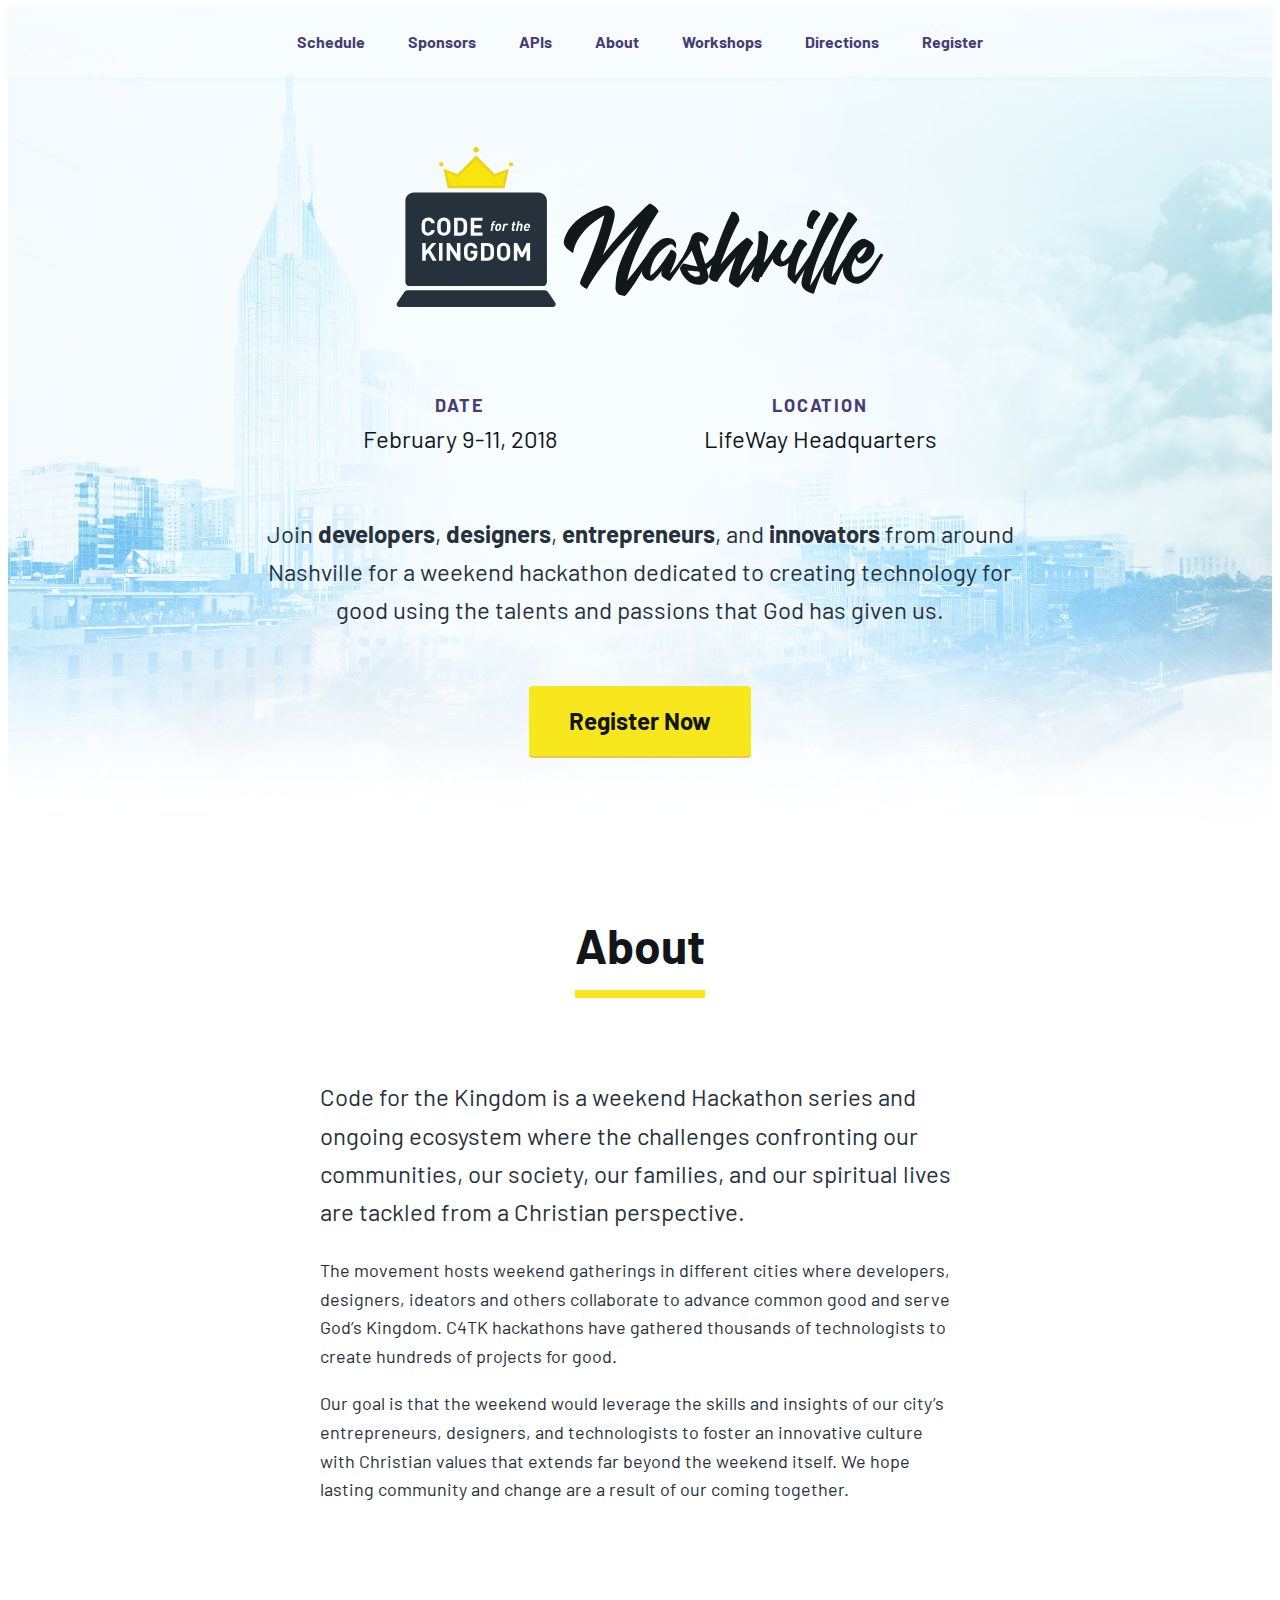
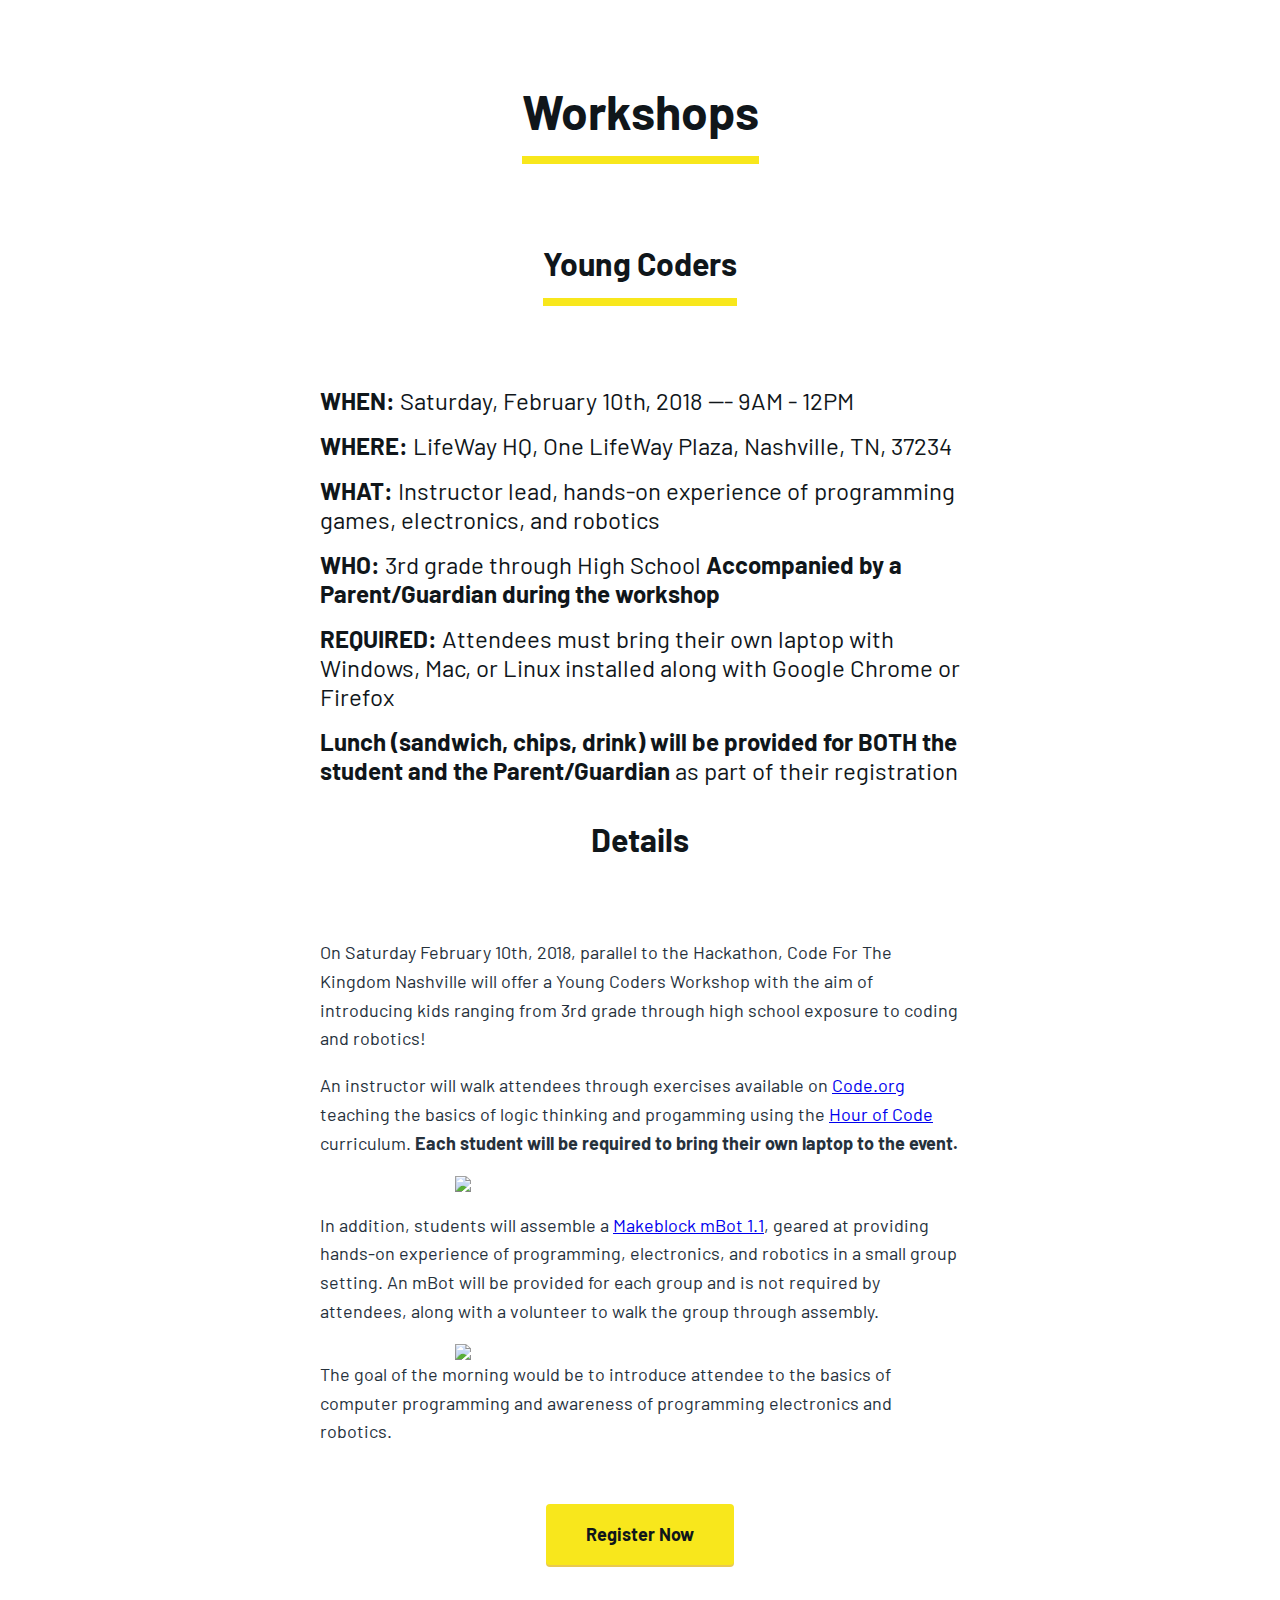
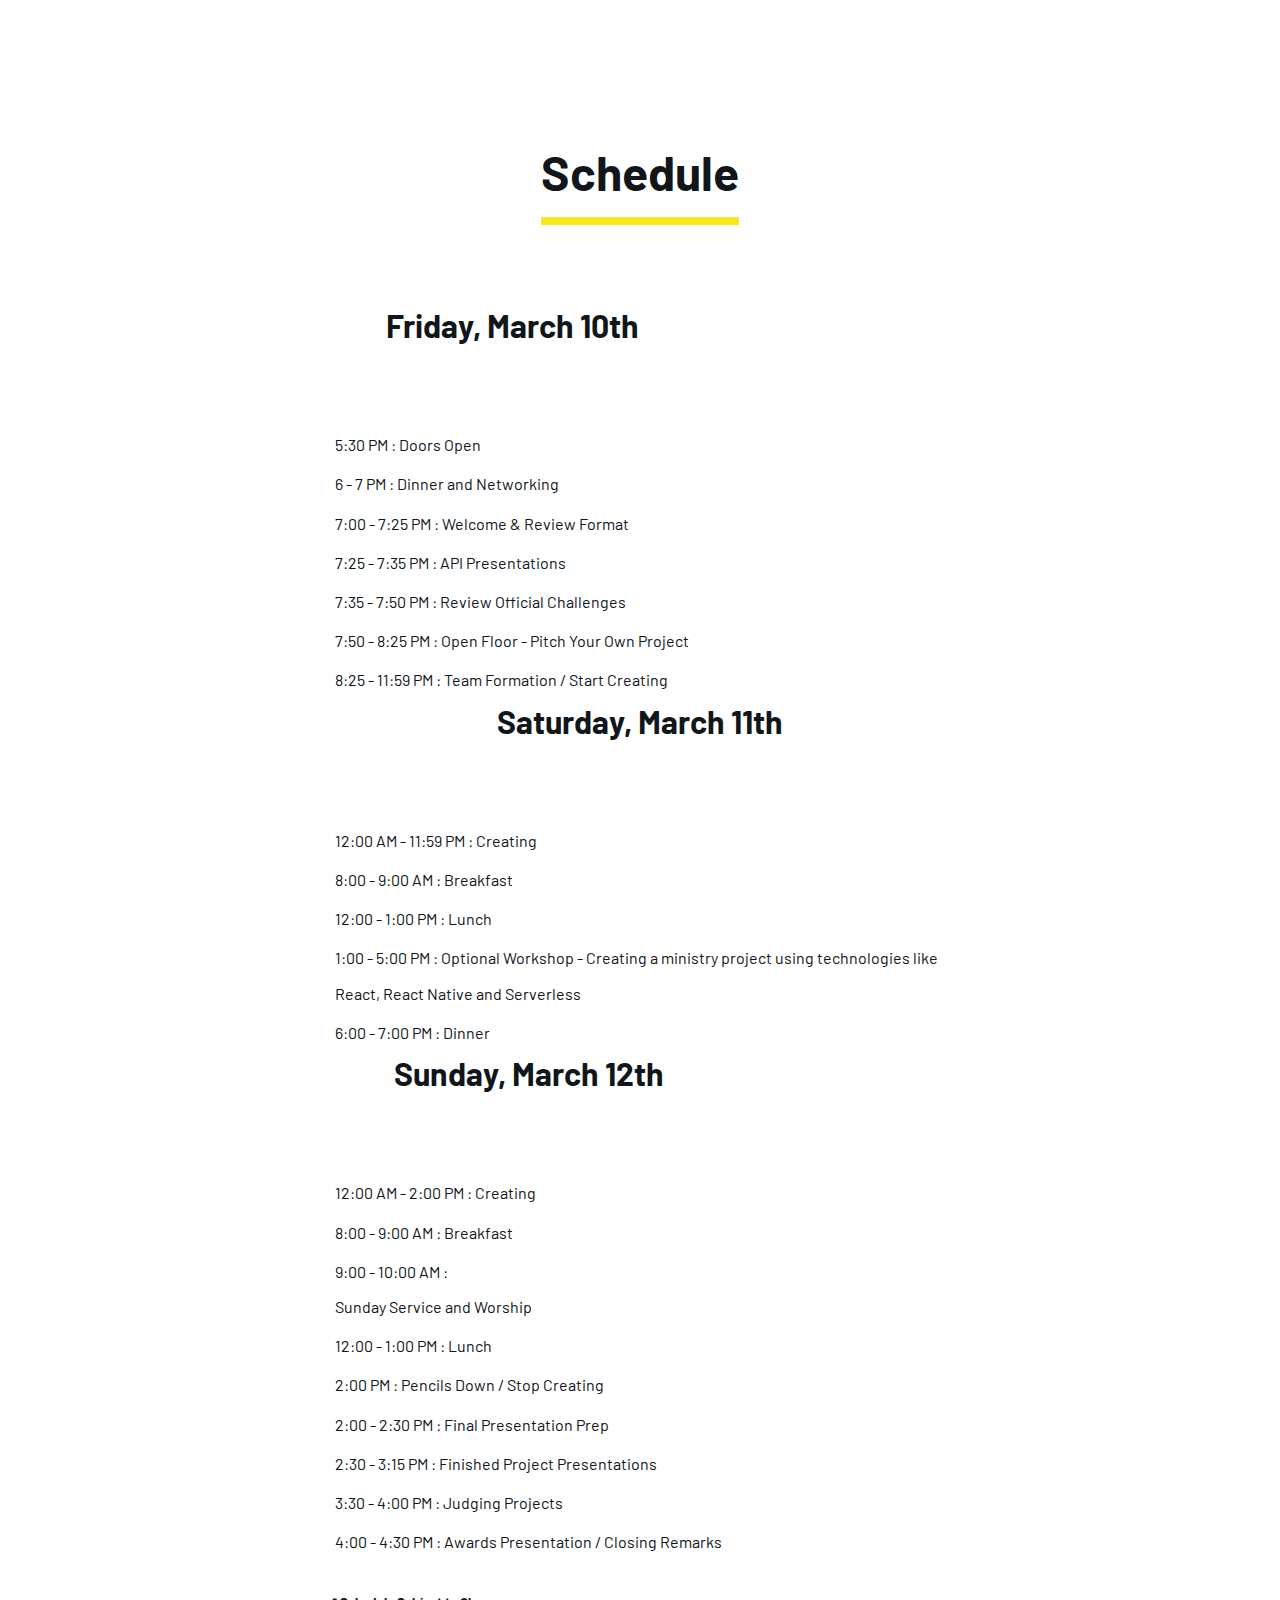
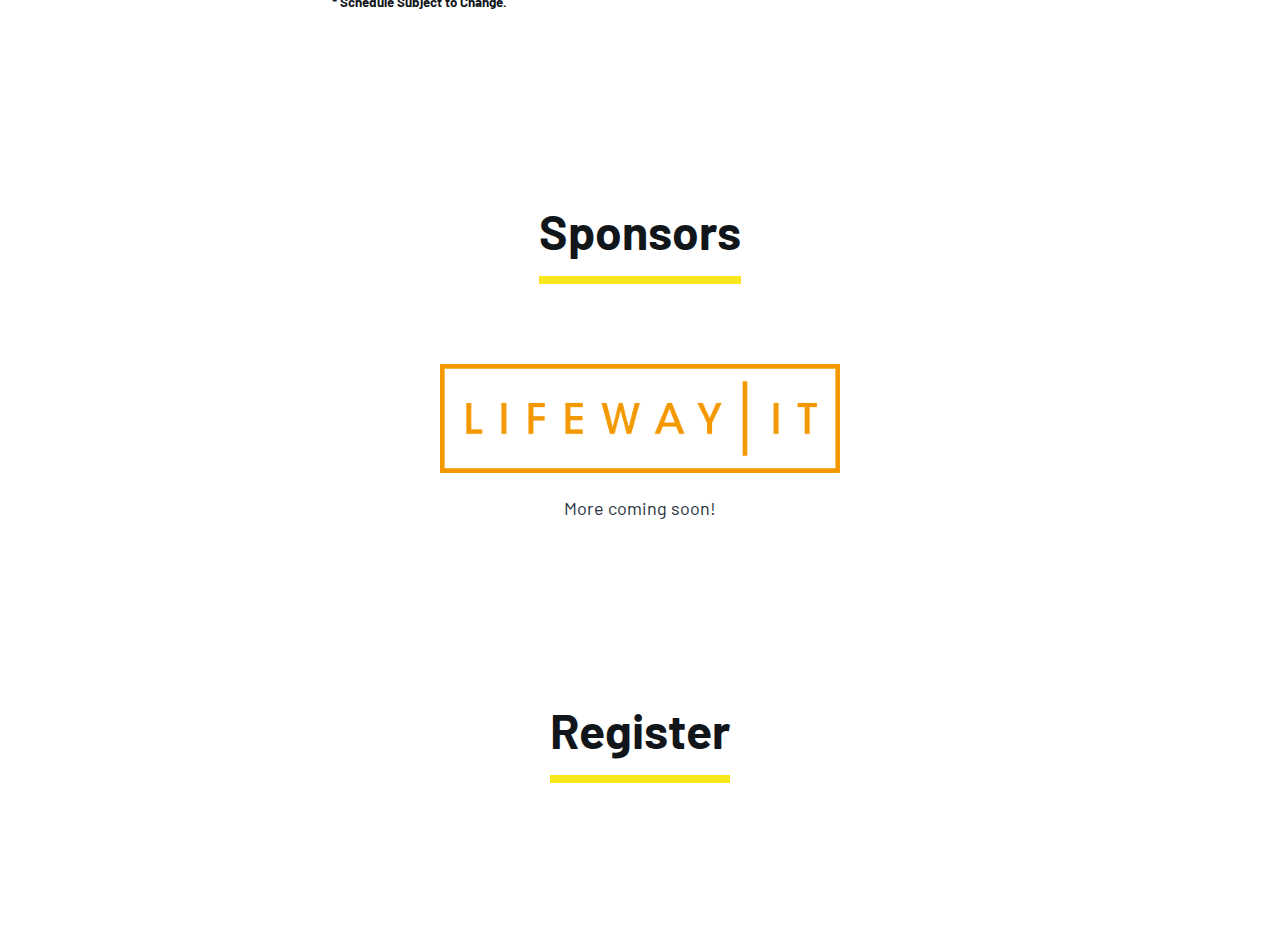
==== index.html @ 8214480a "Center workshop registration button" ====
<!DOCTYPE html>
<html lang="en">

<head>
    <meta charset="UTF-8">
    <title>Code for the Kingdom Nashville 2018</title>
    <meta name="viewport" content="width=device-width,initial-scale=1,maximum-scale=1, user-scalable=0">
    <link href="https://fonts.googleapis.com/css?family=Barlow:500,500i,700,700i" rel="stylesheet">
    <link rel="stylesheet" href="https://necolas.github.io/normalize.css/7.0.0/normalize.css">
    <style>
        body {
            color: #10161A;
            font-family: 'Barlow', sans-serif;
        }

        p {
            color: #26313C;
            font-size: 1.125rem;
            line-height: 1.6;
            margin: 0 auto 1em;
            max-width: 40rem;
        }

        header {
            background: #fff url(bg_website.jpg) top center no-repeat;
            background-size: cover;
            display: flex;
            flex-direction: column;
            padding-bottom: 5rem;
            text-align: center;
        }

        header h1 {
            margin: 4rem 1rem;
        }

        header h1 img {
            width: 100%;
            max-width: 500px;
        }

        header p,
        .details li {
            font-size: 1.5rem;
            line-height: 1.6;
            margin: 0 auto 1rem;
            max-width: 32em;
        }

        header p:last-of-type {
            margin-bottom: 0;
        }

        nav {
            background: rgba(255, 255, 255, 0.32);
            box-shadow: 0 0 8px rgba(16, 22, 26, .04);
            order: -1;
            transition: all .25s ease;
        }

        nav:hover {
            background: rgba(255, 255, 255, 1);
            box-shadow: 0 0 16px rgba(16, 22, 26, .08);
        }

        nav ul {
            list-style: none;
            margin: 0;
            padding: 0;
        }

        nav li {
            display: inline-block;
            font-weight: bold;
            margin: 0;
            padding: 0;
        }

        nav a {
            background: transparent;
            border-bottom: 4px solid transparent;
            color: #483A75;
            display: block;
            padding: 1.5rem 1.25rem 1.375rem;
            text-decoration: none;
            transition: all .25s ease;
        }

        nav a:hover {
            border-bottom-color: rgba(72, 58, 117, .5);
        }

        h2 {
            font-size: 3rem;
            font-weight: bold;
            margin: 0 auto 5rem;
            text-align: center;
        }

        h2 span {
            border-bottom: 8px solid #F8E71C;
            display: inline-block;
            padding-bottom: 1rem;
        }

        h3 {
            font-size: 2rem;
            font-weight: bold;
            margin: 0 auto 5rem;
            text-align: center;
        }

        h3 span {
            border-bottom: 8px solid #F8E71C;
            display: inline-block;
            padding-bottom: 1rem;
        }

        h4 {
            font-size: 2rem;
            font-weight: bold;
            margin: 0 auto 5rem;
            text-align: center;
        }

        h3 {
            font-size: 2rem;
            font-weight: bold;
            margin: 0 auto 5rem;
            text-align: center;
        }

        section {
            padding: 5rem 1rem;
        }

        section ul {
            list-style: none;
            max-width: 40em;
            margin: 0 auto;
            padding: 0;
        }

        section ul li {
            margin: 0 auto 1rem;
            font-size: 1.5rem;
        }

        .register-btn {
            background: #F8E71C;
            border-radius: 4px;
            box-shadow: 0 2px 0 rgba(228, 188, 37, .8);
            color: #10161A;
            display: inline-block;
            font-weight: bold;
            margin-top: 2.5rem;
            padding: 1rem 2.5rem;
            text-decoration: none;
        }

        .larger {
            font-size: 1.5rem;
            line-height: 1.6;
        }

        .sponsor {
            margin-bottom: 5rem;
            text-align: center;
        }

        .sponsor img {
            max-width: 400px;
        }

        .sponsor:last-of-type {
            margin-bottom: 0;
        }

        .details {
            display: flex;
            list-style: none;
            margin: 0 auto 2rem;
            padding: 0;
            text-align: center;
            max-width: 45rem;
            width: 100%;
        }

        .details li {
            padding: .5rem 1rem;
            width: 100%;
        }

        .details span {
            color: #483A75;
            display: block;
            font-size: 0.75em;
            font-weight: bold;
            letter-spacing: 0.1em;
            text-transform: uppercase;
        }

        #schedule p,
        #sponsors p {
            text-align: center;
        }

        #schedule .table-responsive {
            width: 50%;
            margin: 0 auto;
            text-align: left;
            line-height: 2.2em;
        }

        #sponsors ul {
            list-style: none;
            display: flex;
            padding: 0;
        }

        #sponsors .logo-images li {
            flex: 1;
            display: flex;
            justify-content: center;
        }

        #register {
            padding: 5rem 0;
        }

        .workshop-img {
            display: flex;
            margin: 0 auto;
            width: 100%;
        }

        @media (min-width: 800px) {
            .workshop-img {
                width: 30%;
            }
        }
    </style>

    <!-- Global site tag (gtag.js) - Google Analytics -->
    <script async src="https://www.googletagmanager.com/gtag/js?id=UA-70513007-1"></script>
    <script>
        window.dataLayer = window.dataLayer || [];
        function gtag() { dataLayer.push(arguments); }
        gtag('js', new Date());

        gtag('config', 'UA-70513007-1');
    </script>
</head>

<body>
    <header>
        <h1>
            <img src="logo-cftk.svg" alt="Code for the Kingdom Nashville">
        </h1>
        <ul class="details">
            <li>
                <span>Date</span> February 9-11, 2018</li>
            <li>
                <span>Location</span> LifeWay Headquarters</li>
        </ul>
        <p>Join
            <b>developers</b>,
            <b>designers</b>,
            <b>entrepreneurs</b>, and
            <b>innovators</b> from around Nashville for a weekend hackathon dedicated to creating technology for good using
            the talents and passions that God has given us.</p>
        <p>
            <a href="#register" class="register-btn">Register Now</a>
        </p>
        <nav>
            <ul>
                <li>
                    <a href="#schedule">Schedule</a>
                </li>
                <li>
                    <a href="#sponsors">Sponsors</a>
                </li>
                <li>
                    <a href="#apis">APIs</a>
                </li>
                <li>
                    <a href="#about">About</a>
                </li>
                <li>
                    <a href="#workshops">Workshops</a>
                </li>
                <li>
                    <a href="#directions">Directions</a>
                </li>
                <li>
                    <a href="#register">Register</a>
                </li>
            </ul>
        </nav>
    </header>
    <section id="about">
        <h2>
            <span>About</span>
        </h2>
        <p class="larger">Code for the Kingdom is a weekend Hackathon series and ongoing ecosystem where the challenges confronting our communities,
            our society, our families, and our spiritual lives are tackled from a Christian perspective.</p>
        <p>The movement hosts weekend gatherings in different cities where developers, designers, ideators and others collaborate
            to advance common good and serve God’s Kingdom. C4TK hackathons have gathered thousands of technologists to create
            hundreds of projects for good.</p>
        <p>Our goal is that the weekend would leverage the skills and insights of our city’s entrepreneurs, designers, and technologists
            to foster an innovative culture with Christian values that extends far beyond the weekend itself. We hope lasting
            community and change are a result of our coming together.</p>
    </section>


    <section id="workshops">
        <h2>
            <span>Workshops</span>
        </h2>

        <h3 id="young-coders">
            <span>Young Coders</span>
        </h3>

        <ul>
            <li>
                <b>WHEN:</b> Saturday, February 10th, 2018 --- 9AM - 12PM</li>
            <li>
                <b>WHERE:</b> LifeWay HQ, One LifeWay Plaza, Nashville, TN, 37234</li>
            <li>
                <b>WHAT:</b> Instructor lead, hands-on experience of programming games, electronics, and robotics</li>
            <li>
                <b>WHO:</b> 3rd grade through High School
                <b>Accompanied by a Parent/Guardian during the workshop</b>
            </li>
            <li>
                <b>REQUIRED:</b> Attendees must bring their own laptop with Windows, Mac, or Linux installed along with Google
                Chrome or Firefox</li>
            <li>
                <b>Lunch (sandwich, chips, drink) will be provided for BOTH the student and the Parent/Guardian</b> as part
                of their registration</li>
        </ul>

        <br />

        <h3>Details</h3>

        <p>On Saturday February 10th, 2018, parallel to the Hackathon, Code For The Kingdom Nashville will offer a Young Coders
            Workshop with the aim of introducing kids ranging from 3rd grade through high school exposure to coding and robotics!</p>

        <p>An instructor will walk attendees through exercises available on
            <a href="https://code.org">Code.org</a>
            teaching the basics of logic thinking and progamming using the
            <a href="https://code.org/hourofcode/overview">Hour of Code</a> curriculum.
            <b>Each student will be required to bring their own laptop to the event.</b>
        </p>

        <img class="workshop-img" src="img/code-org2.png" />
        <br />

        <p>In addition, students will assemble a
            <a href="https://www.amazon.com/Makeblock-mBot-1-1-Kit-Programmable/dp/B00SK5RUQY/ref=sr_1_3?ie=UTF8&qid=1516553552&sr=8-3&keywords=makeblock">Makeblock mBot 1.1</a>, geared at providing hands-on experience of programming, electronics, and robotics in
            a small group setting. An mBot will be provided for each group and is not required by attendees, along with a
            volunteer to walk the group through assembly.
        </p>
        <img class="workshop-img" src="https://www.robotshop.com/media/catalog/product/cache/1/image/900x900/9df78eab33525d08d6e5fb8d27136e95/m/a/makeblock-mbot-blue-stem-educational-programmable-robot.jpg"
        />

        <p>The goal of the morning would be to introduce attendee to the basics of computer programming and awareness of programming
            electronics and robotics.</p>
        <p style="text-align:center;">
            <a href="#register" class="register-btn">Register Now</a>
        </p>
    </section>

    <section id="schedule">
        <h2>
            <span>Schedule</span>
        </h2>
        <div class="table-responsive">
            <table class="table table-striped">
                <thead>
                    <tr>
                        <th>
                            <h3>Friday, March 10th</h3>
                        </th>
                    </tr>
                </thead>
                <tbody>
                    <tr>
                        <td>5:30 PM : Doors Open</td>
                    </tr>
                    <tr>
                        <td>6 - 7 PM : Dinner and Networking</td>
                    </tr>
                    <tr>
                        <td>7:00 - 7:25 PM : Welcome &amp; Review Format</td>
                    </tr>
                    <tr>
                        <td>7:25 - 7:35 PM : API Presentations</td>
                    </tr>
                    <tr>
                        <td>7:35 - 7:50 PM : Review Official Challenges</td>
                    </tr>
                    <tr>
                        <td>7:50 - 8:25 PM : Open Floor - Pitch Your Own Project</td>
                    </tr>
                    <tr>
                        <td>8:25 - 11:59 PM : Team Formation / Start Creating</td>
                    </tr>
                </tbody>
            </table>
            <table class="table table-striped">
                <thead>
                    <tr>
                        <th>
                            <h3>Saturday, March 11th</h3>
                        </th>
                    </tr>
                </thead>
                <tbody>
                    <tr>
                        <td>12:00 AM - 11:59 PM : Creating</td>
                    </tr>
                    <tr>
                        <td>8:00 - 9:00 AM : Breakfast</td>
                    </tr>
                    <tr>
                        <td>12:00 - 1:00 PM : Lunch</td>
                    </tr>
                    <tr>
                        <td>1:00 - 5:00 PM : Optional Workshop - Creating a ministry project using technologies like React, React
                            Native and Serverless </td>
                    </tr>
                    <tr>
                        <td>6:00 - 7:00 PM : Dinner</td>
                    </tr>
                </tbody>
            </table>
            <table class="table table-striped">
                <thead>
                    <tr>
                        <th>
                            <h3>Sunday, March 12th</h3>
                        </th>
                    </tr>
                </thead>
                <tbody>
                    <tr>
                        <td>12:00 AM - 2:00 PM : Creating</td>
                    </tr>
                    <tr>
                        <td>8:00 - 9:00 AM : Breakfast</td>
                    </tr>
                    <tr>
                        <td>9:00 - 10:00 AM :
                            <br/> Sunday Service and Worship</td>
                    </tr>
                    <tr>
                        <td>12:00 - 1:00 PM : Lunch</td>
                    </tr>
                    <tr>
                        <td>2:00 PM : Pencils Down / Stop Creating</td>
                    </tr>
                    <tr>
                        <td>2:00 - 2:30 PM : Final Presentation Prep</td>
                    </tr>
                    <tr>
                        <td>2:30 - 3:15 PM : Finished Project Presentations</td>
                    </tr>
                    <tr>
                        <td>3:30 - 4:00 PM : Judging Projects</td>
                    </tr>
                    <tr>
                        <td>4:00 - 4:30 PM : Awards Presentation / Closing Remarks</td>
                    </tr>
                </tbody>
            </table>
            <h5 class="small">* Schedule Subject to Change.</h5>
        </div>
        </div>
        </div>
    </section>

    <section id="sponsors">
        <h2>
            <span>Sponsors</span>
        </h2>
        <ul class="logo-images">
            <li>
                <a href="http://tech.lifeway.com/" target="_blank">
                    <img width="400" src="/sponsor_logos/lifeway_it.png" />
                </a>
            </li>
        </ul>
        <p>More coming soon!</p>
    </section>

    <section id="register">
        <h2>
            <span>Register</span>
        </h2>
        <div id="eventbrite-widget-container-41833604437"></div>

        <script src="https://www.eventbrite.com/static/widgets/eb_widgets.js"></script>

        <script type="text/javascript">
            var exampleCallback = function () {
                console.log('Order complete!');
            };

            window.EBWidgets.createWidget({
                // Required
                widgetType: 'checkout',
                eventId: '41833604437',
                iframeContainerId: 'eventbrite-widget-container-41833604437',

                // Optional
                iframeContainerHeight: 450,  // Widget height in pixels. Defaults to a minimum of 425px if not provided
                onOrderComplete: exampleCallback  // Method called when an order has successfully completed
            });
        </script>
    </section>
</body>

</html>
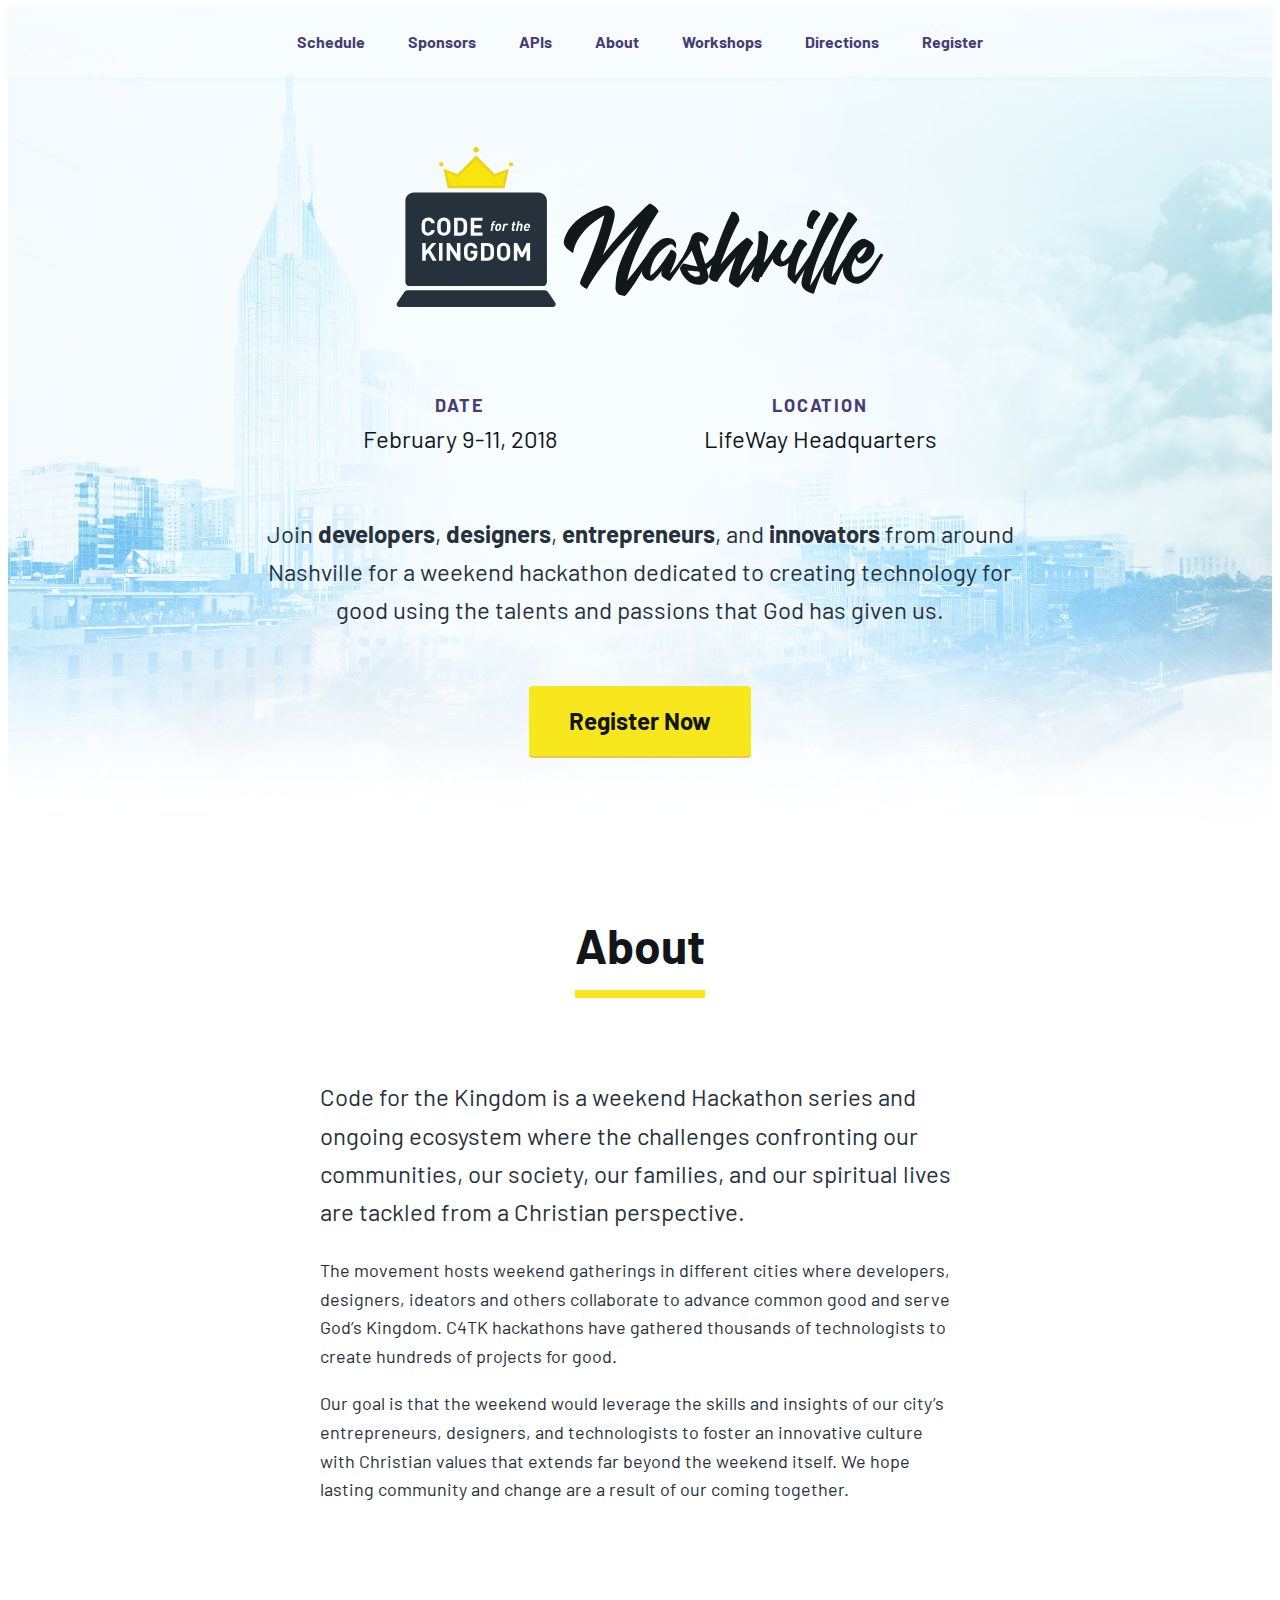
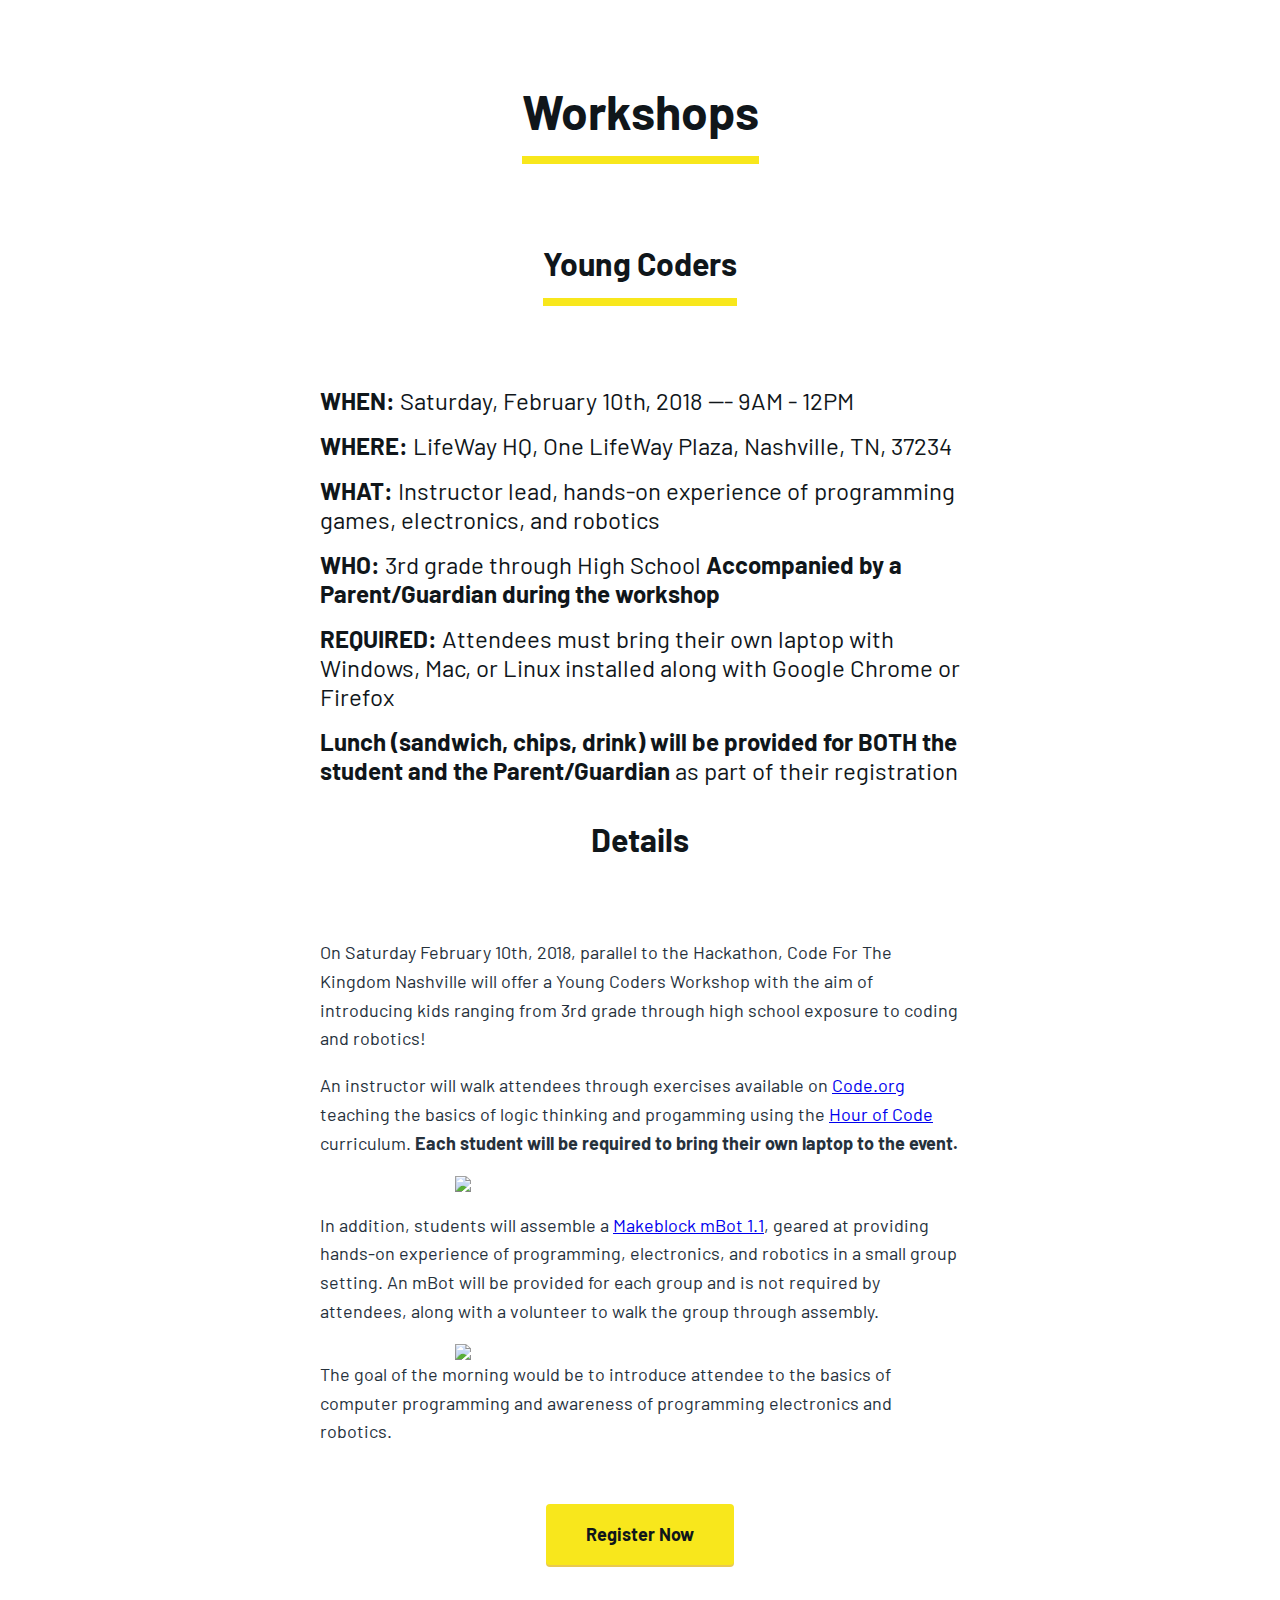
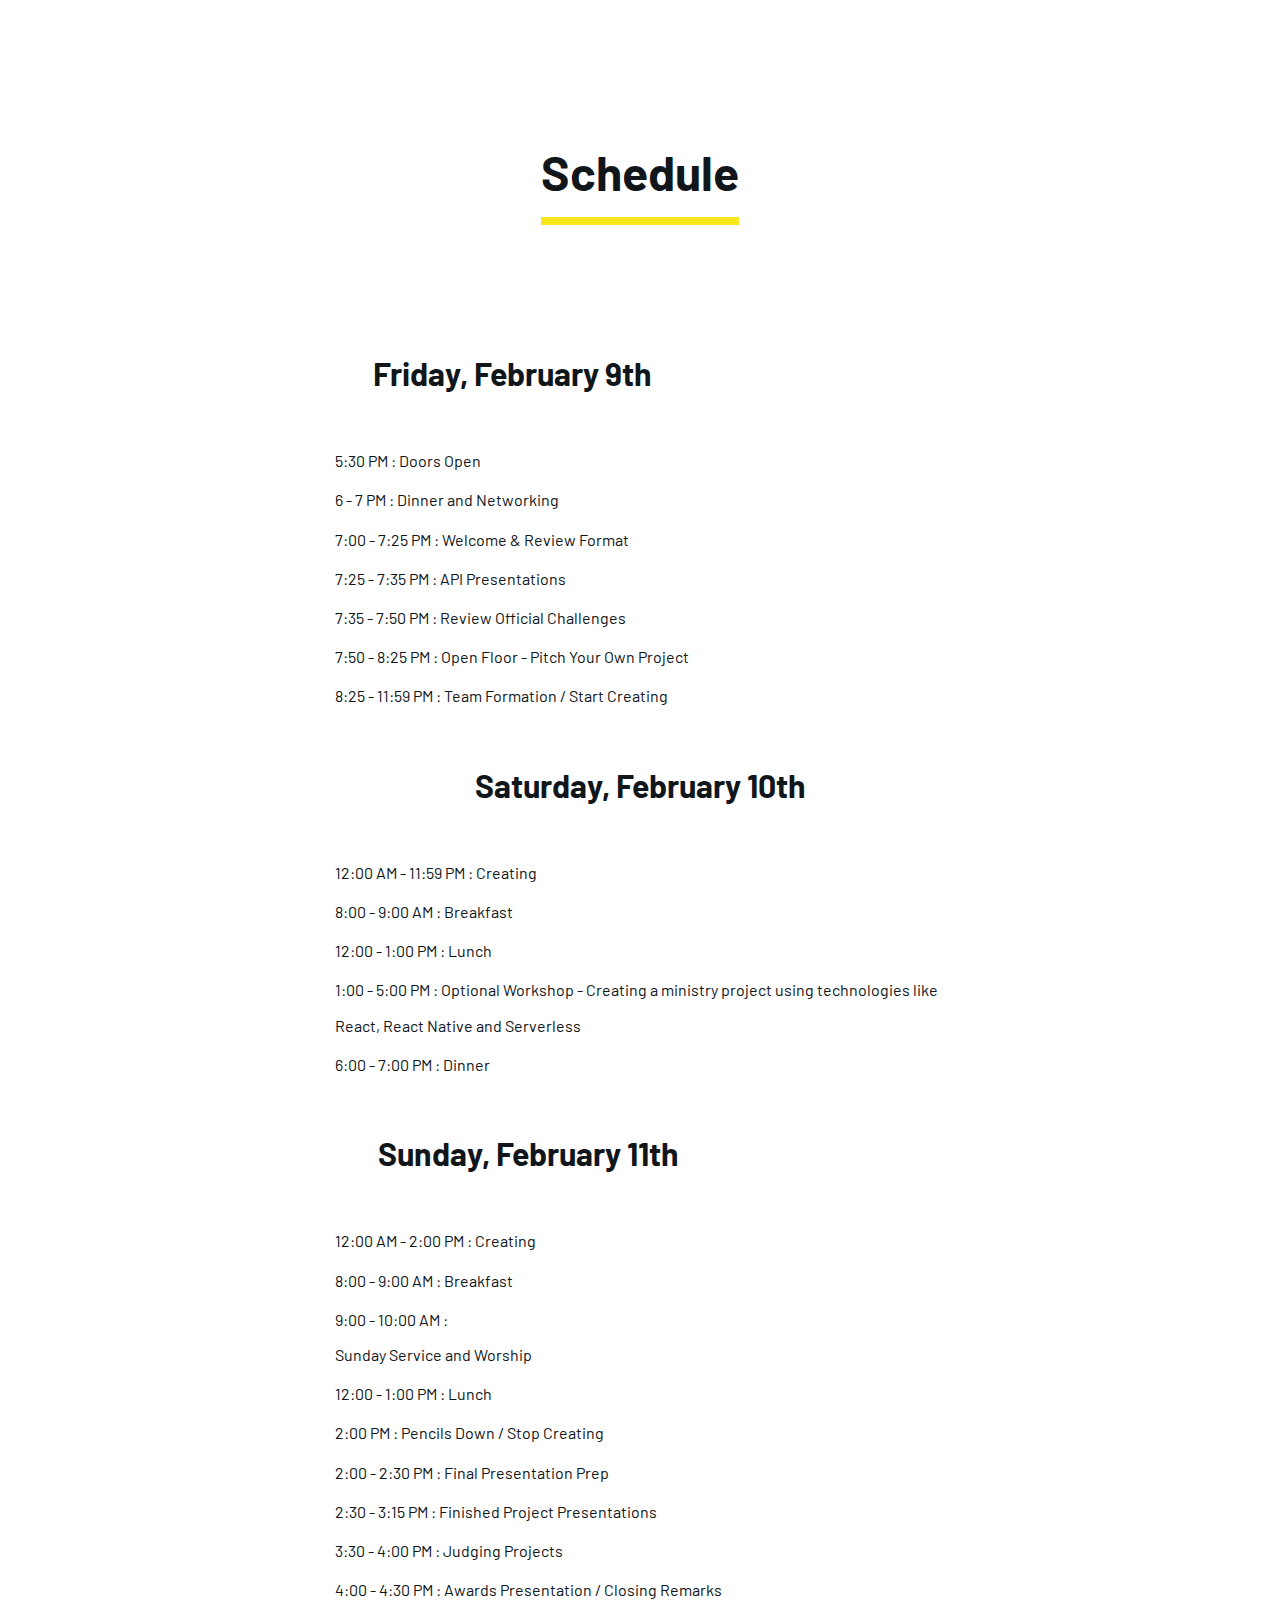
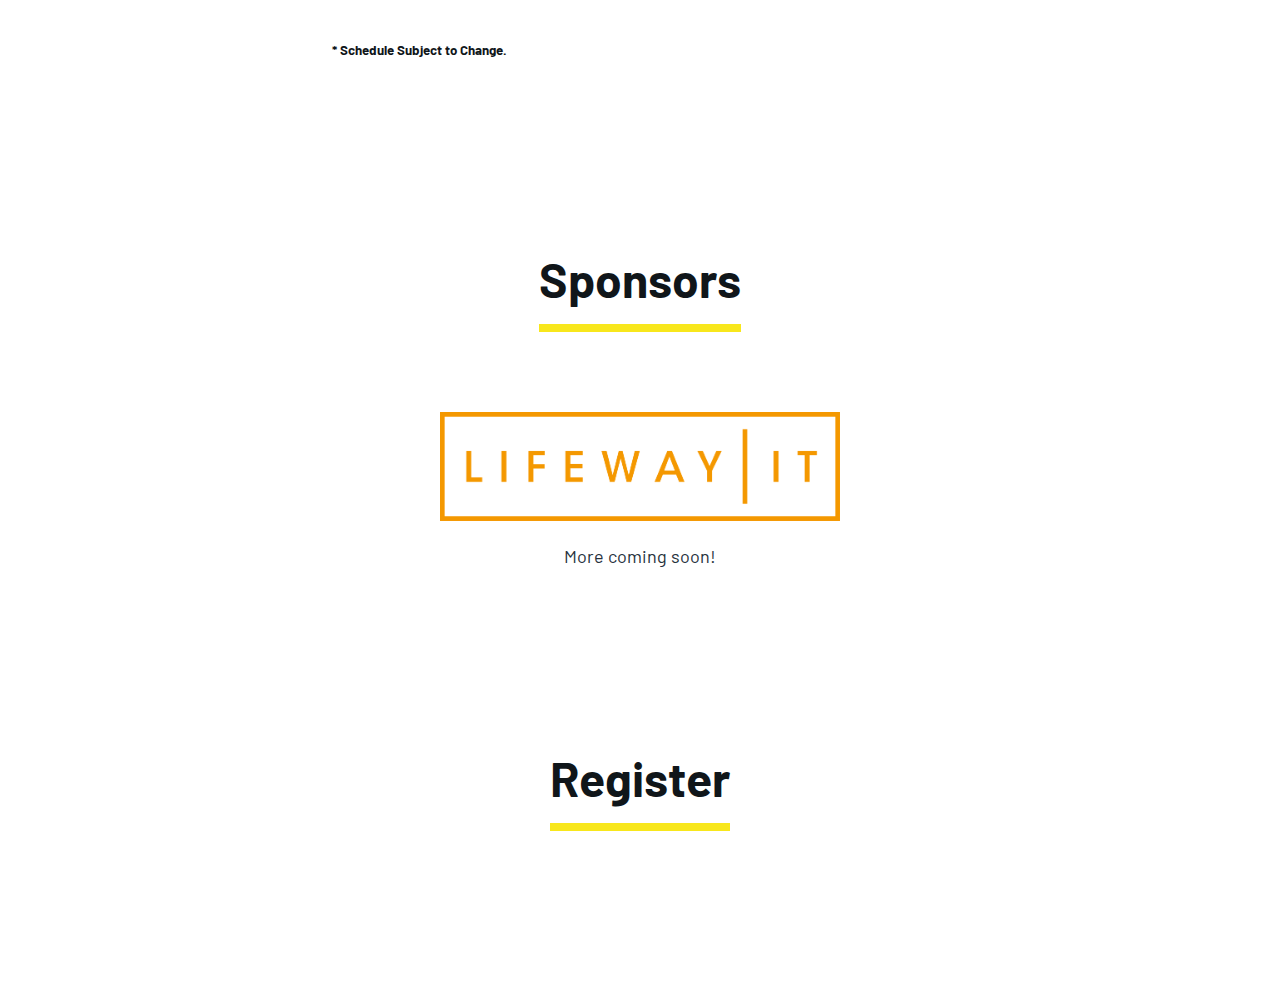
==== commit 9142eef1: "Update padding on schedule h3" ====
--- a/index.html
+++ b/index.html
@@ -203,6 +203,10 @@
         #schedule p,
         #sponsors p {
             text-align: center;
+        }
+
+        #schedule h3 {
+            margin: 3rem auto;
         }
 
         #schedule .table-responsive {
@@ -382,7 +386,7 @@
                 <thead>
                     <tr>
                         <th>
-                            <h3>Friday, March 10th</h3>
+                            <h3>Friday, February 9th</h3>
                         </th>
                     </tr>
                 </thead>
@@ -414,7 +418,7 @@
                 <thead>
                     <tr>
                         <th>
-                            <h3>Saturday, March 11th</h3>
+                            <h3>Saturday, February 10th</h3>
                         </th>
                     </tr>
                 </thead>
@@ -441,7 +445,7 @@
                 <thead>
                     <tr>
                         <th>
-                            <h3>Sunday, March 12th</h3>
+                            <h3>Sunday, February 11th</h3>
                         </th>
                     </tr>
                 </thead>
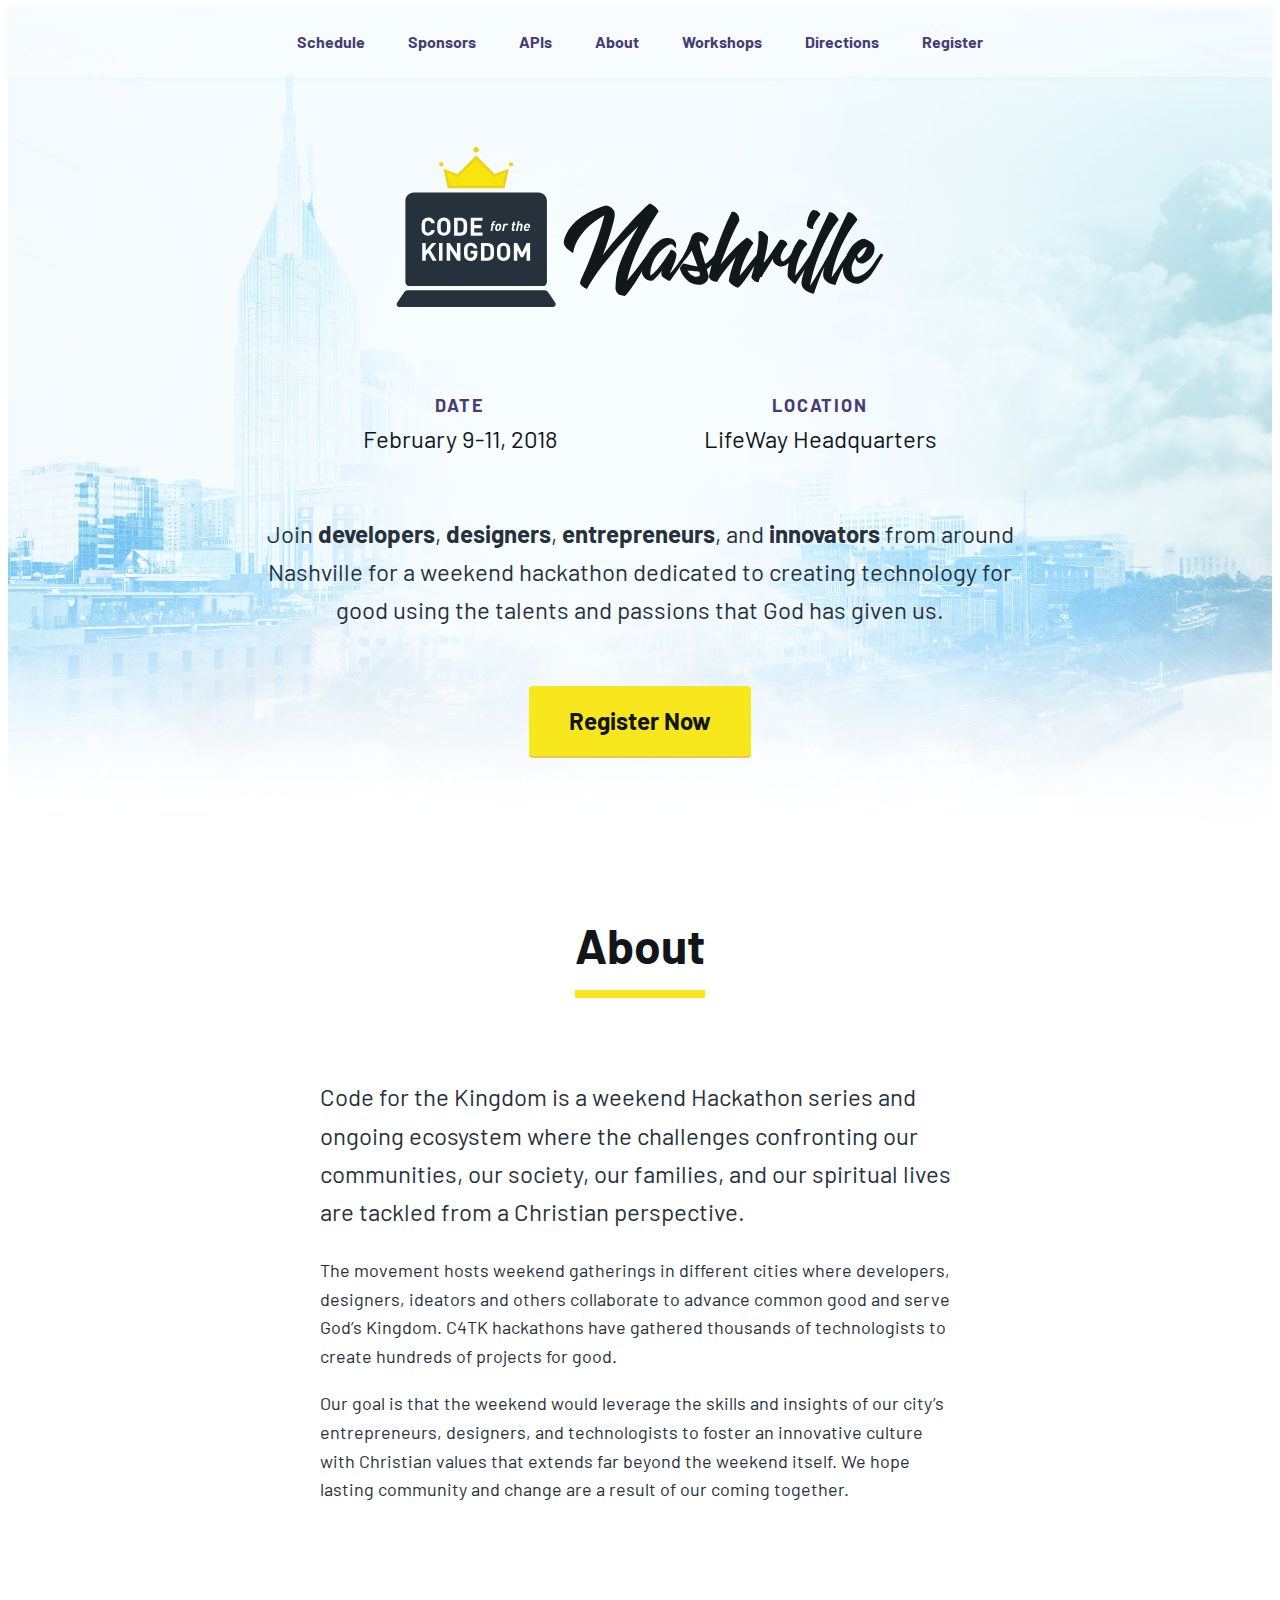
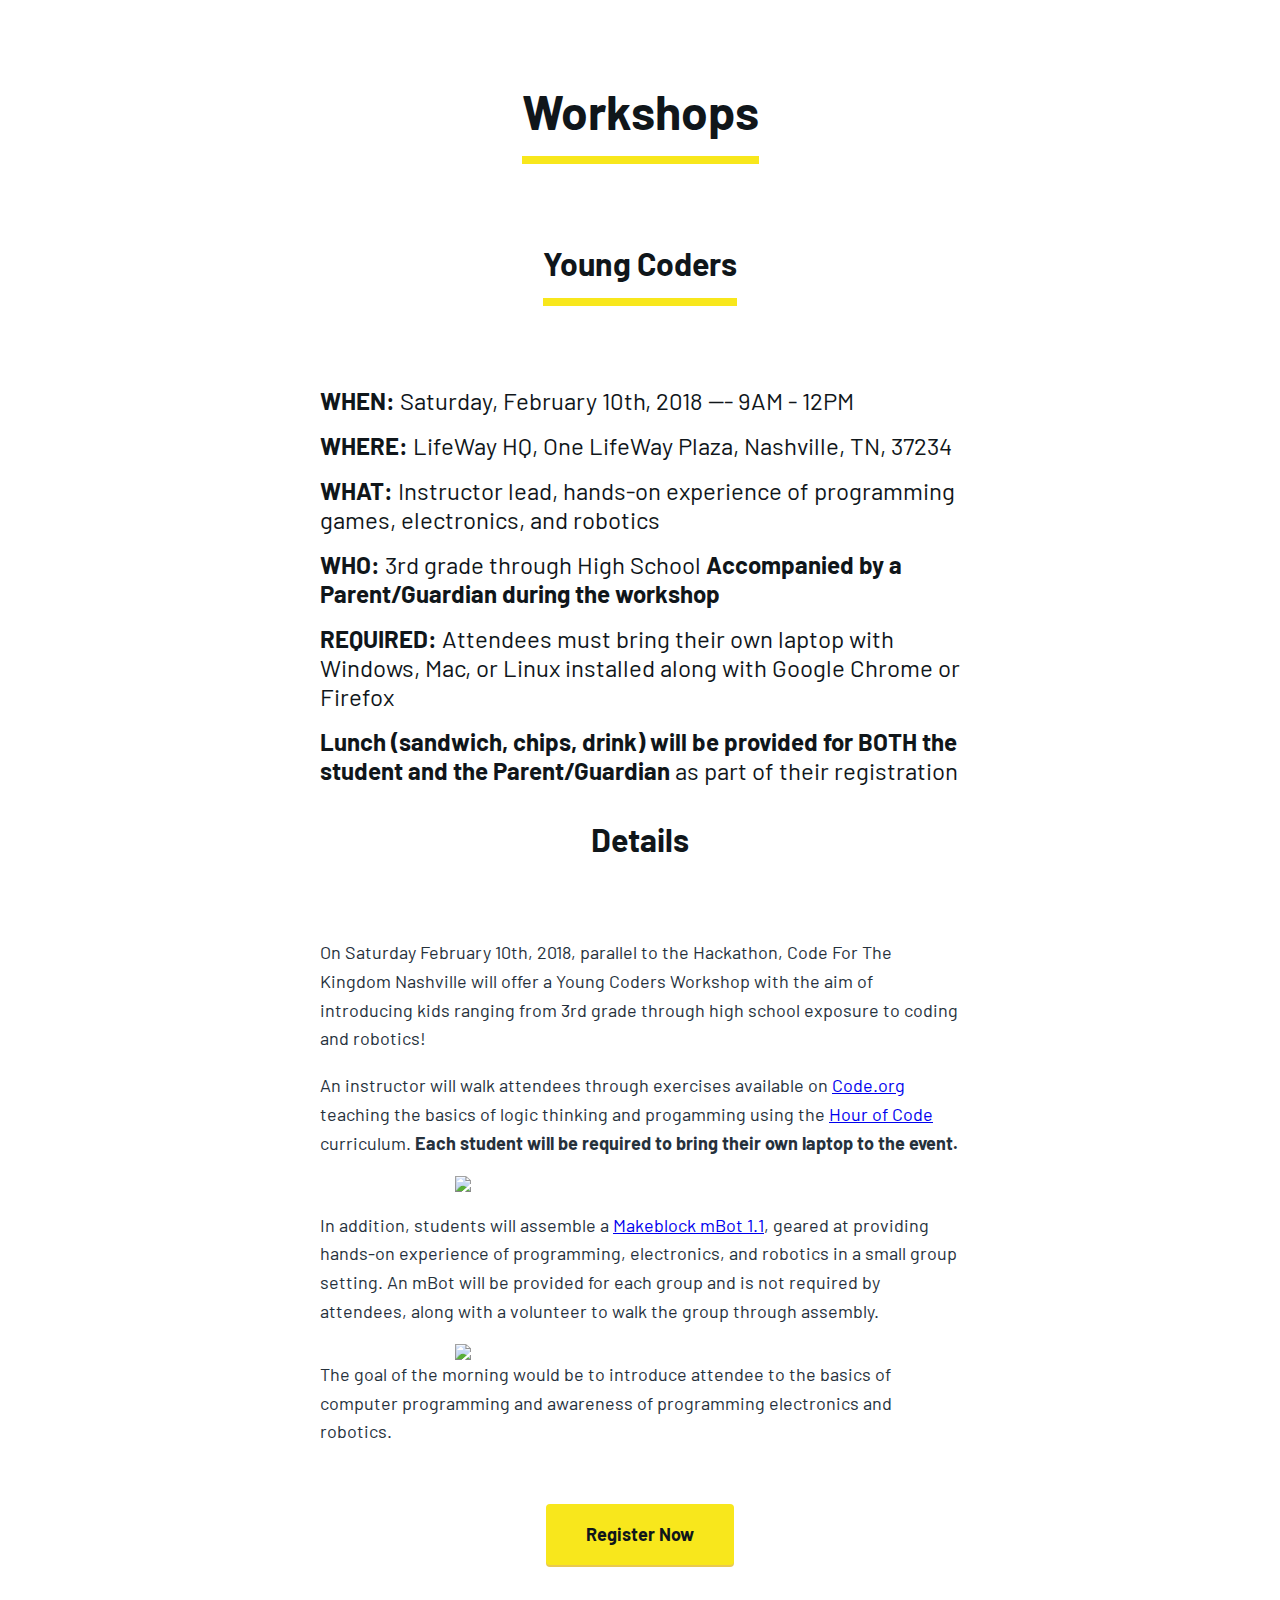
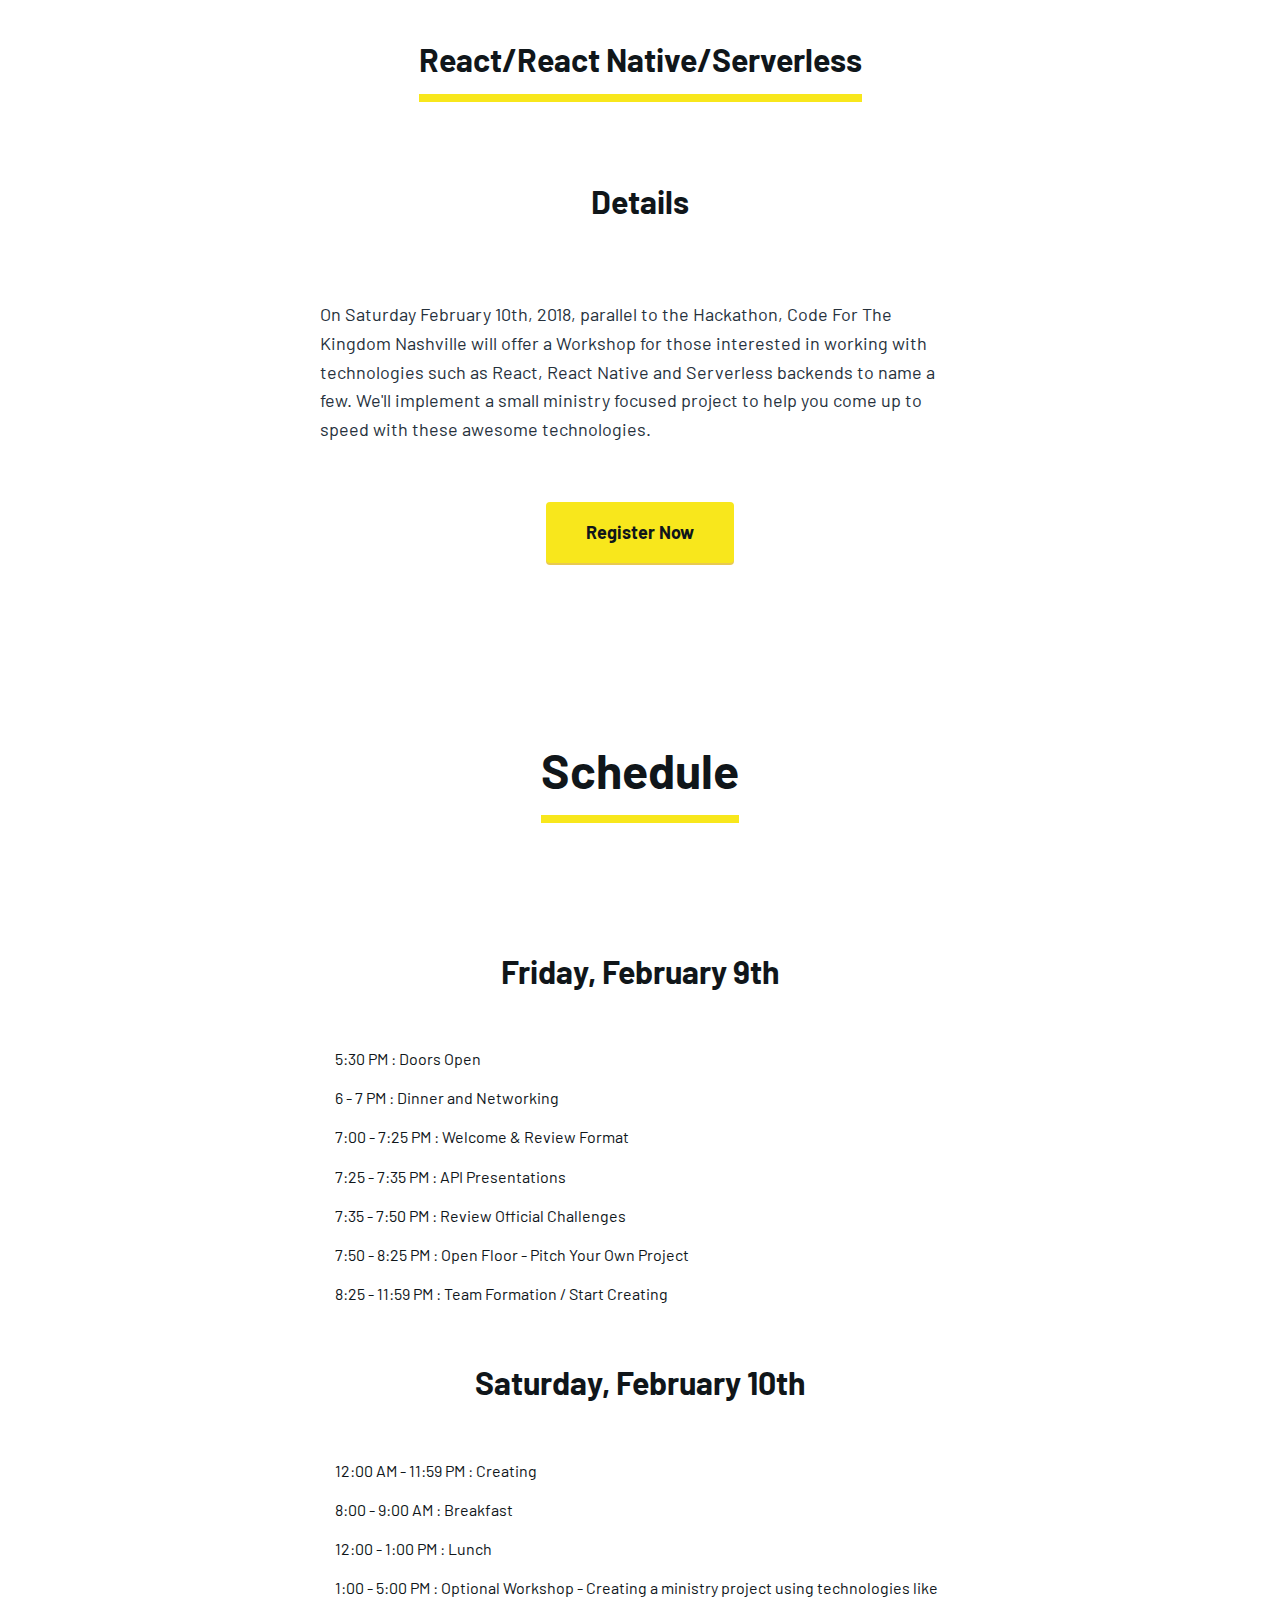
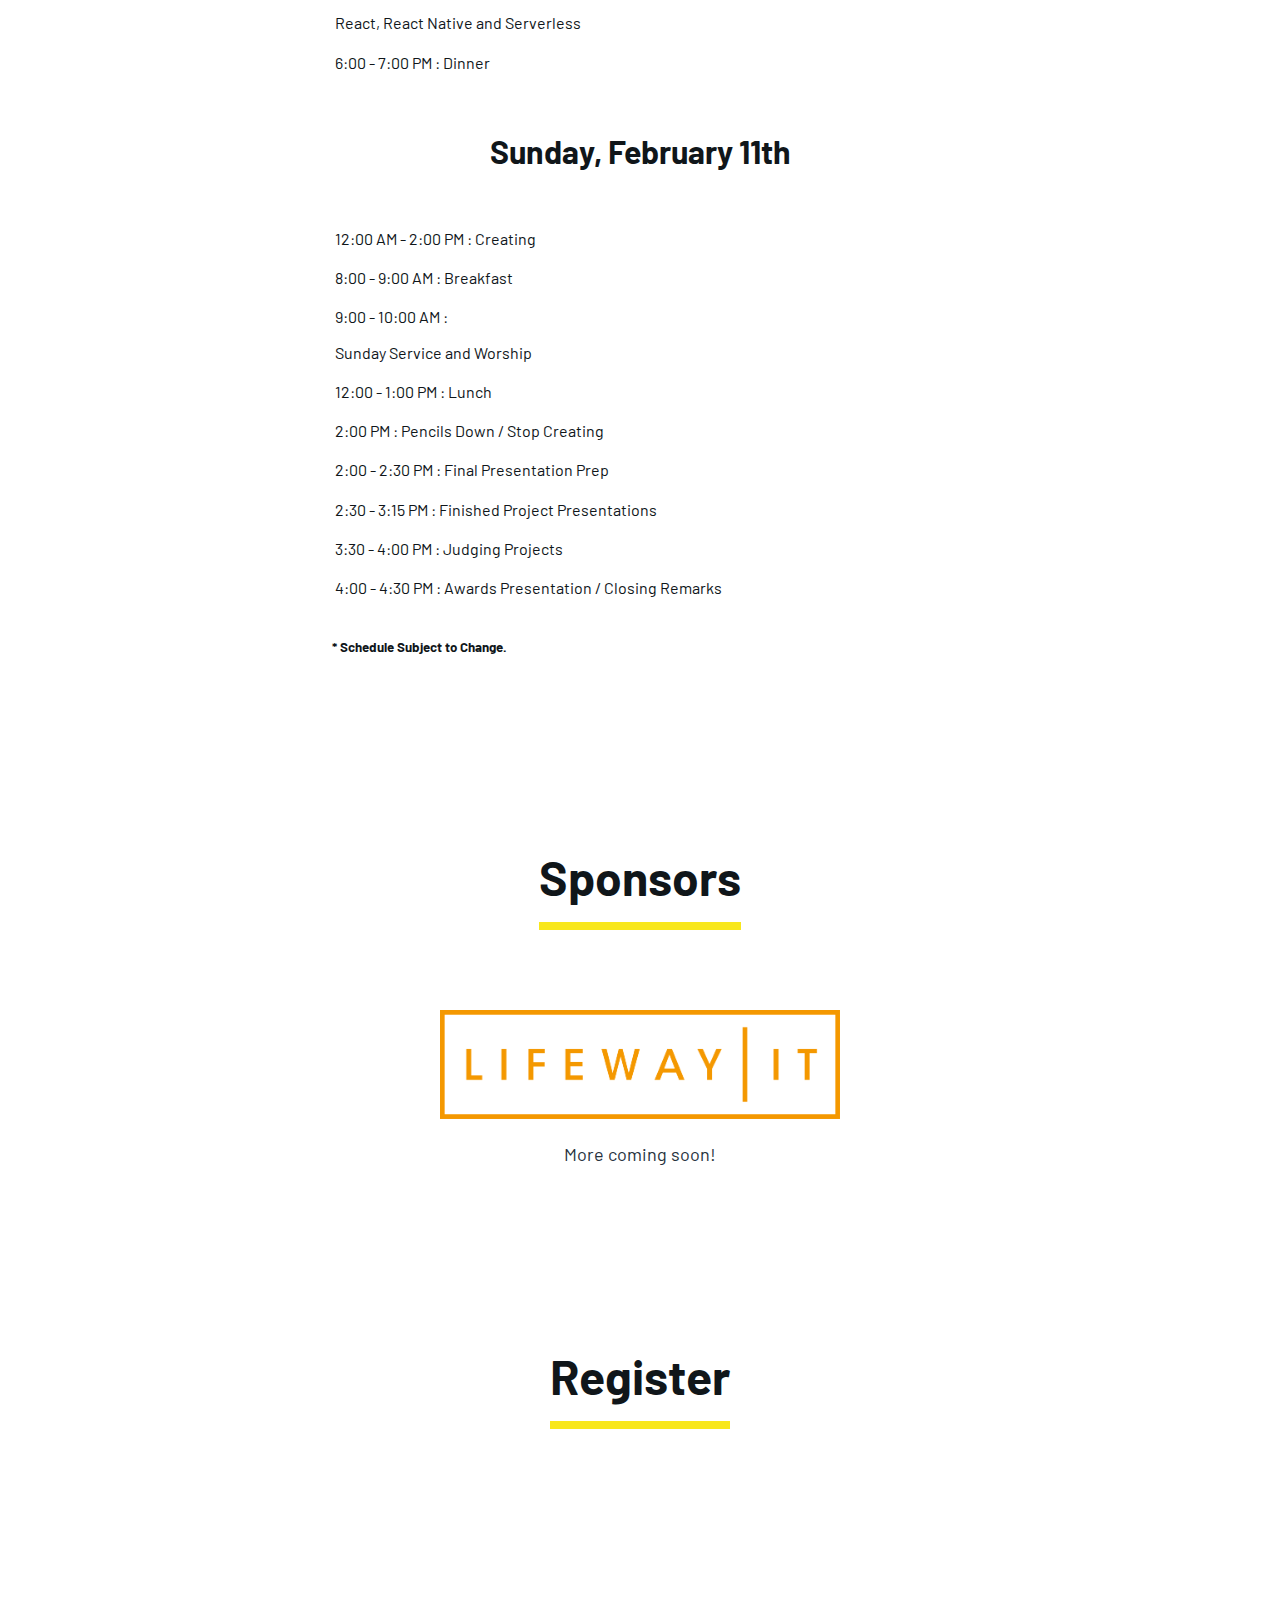
==== commit 58085258: "add React workshop info" ====
--- a/index.html
+++ b/index.html
@@ -214,6 +214,10 @@
             margin: 0 auto;
             text-align: left;
             line-height: 2.2em;
+        }
+
+        #schedule .table {
+            width: 100%;
         }
 
         #sponsors ul {
@@ -375,6 +379,22 @@
         <p style="text-align:center;">
             <a href="#register" class="register-btn">Register Now</a>
         </p>
+
+        <br />
+        <br />
+        <br />
+
+        <h3 id="react">
+            <span>React/React Native/Serverless</span>
+        </h3>
+
+        <h3>Details</h3>
+
+        <p>On Saturday February 10th, 2018, parallel to the Hackathon, Code For The Kingdom Nashville will offer a Workshop for those interested in working with technologies such as React, React Native and Serverless backends to name a few.  We'll implement a small ministry focused project to help you come up to speed with these awesome technologies.</p>
+
+        <p style="text-align:center;">
+            <a href="#register" class="register-btn">Register Now</a>
+        </p>
     </section>
 
     <section id="schedule">
@@ -527,4 +547,4 @@
     </section>
 </body>
 
-</html>+</html>
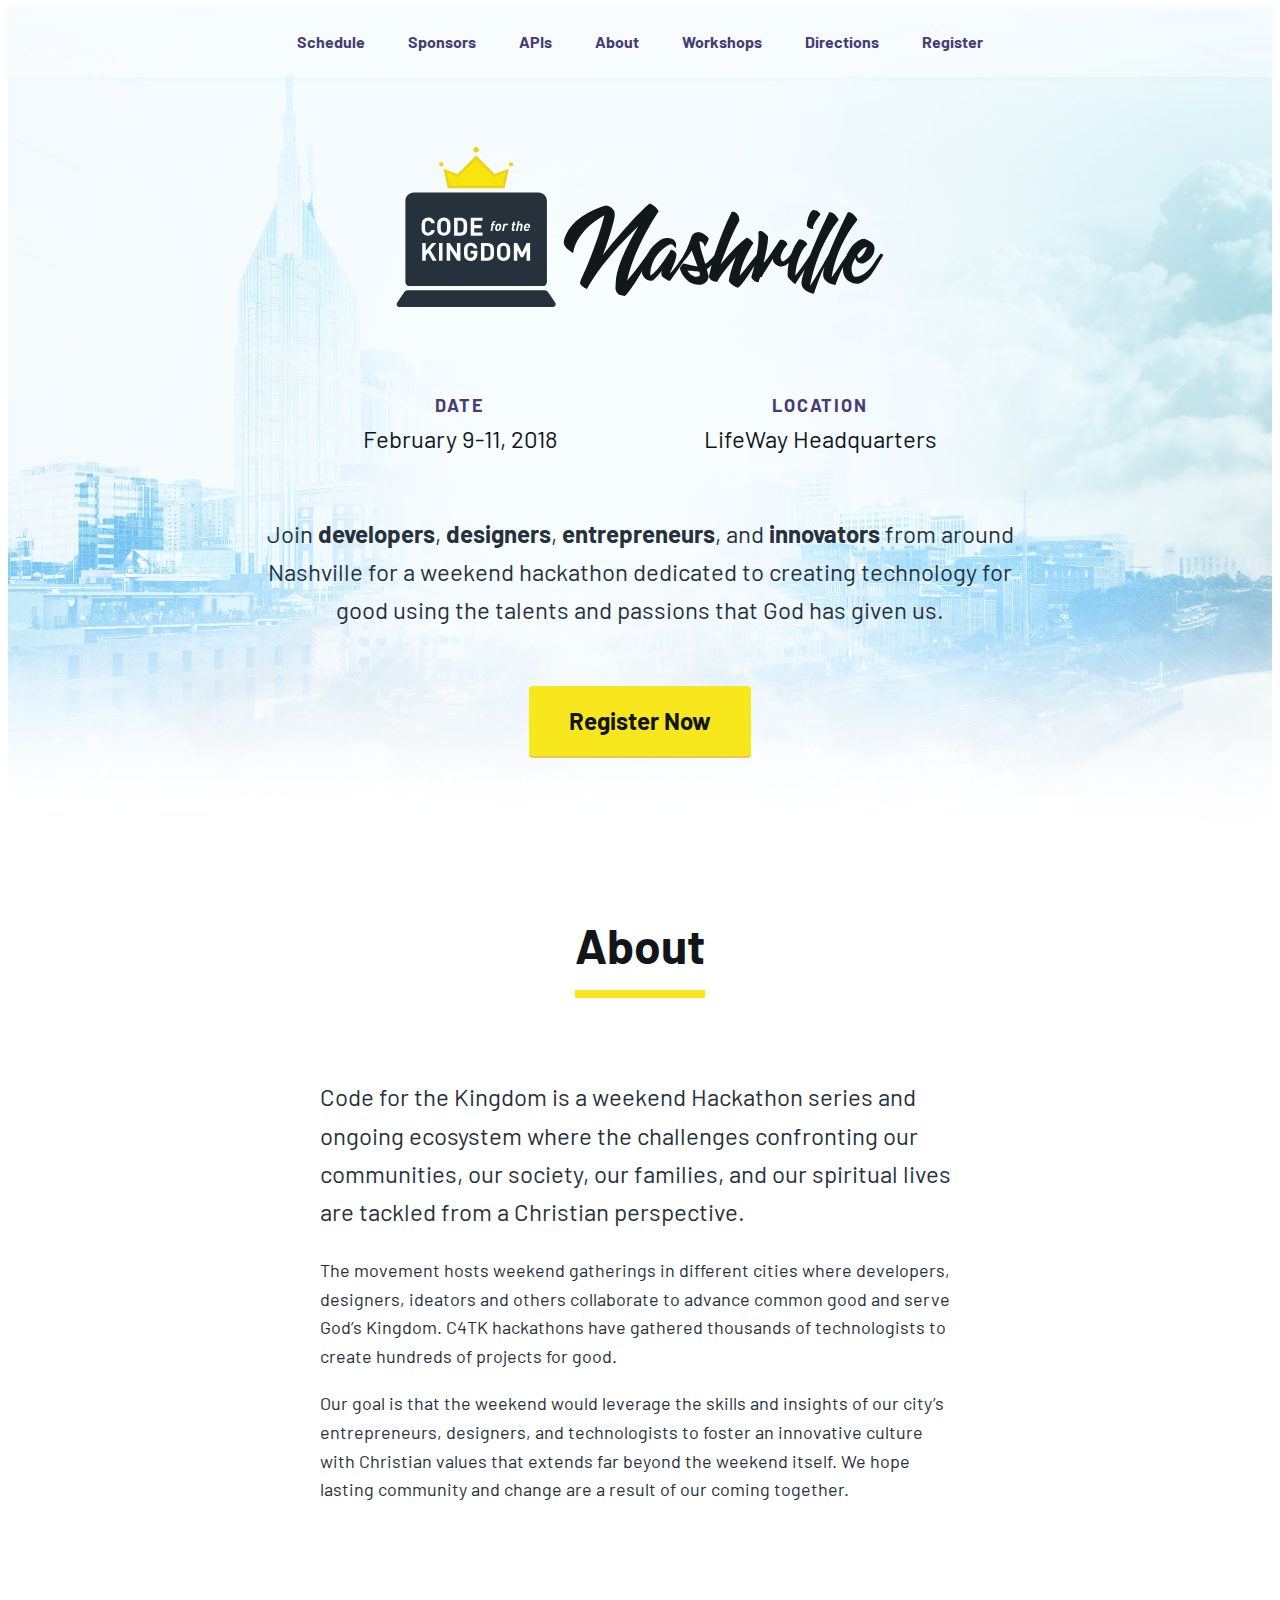
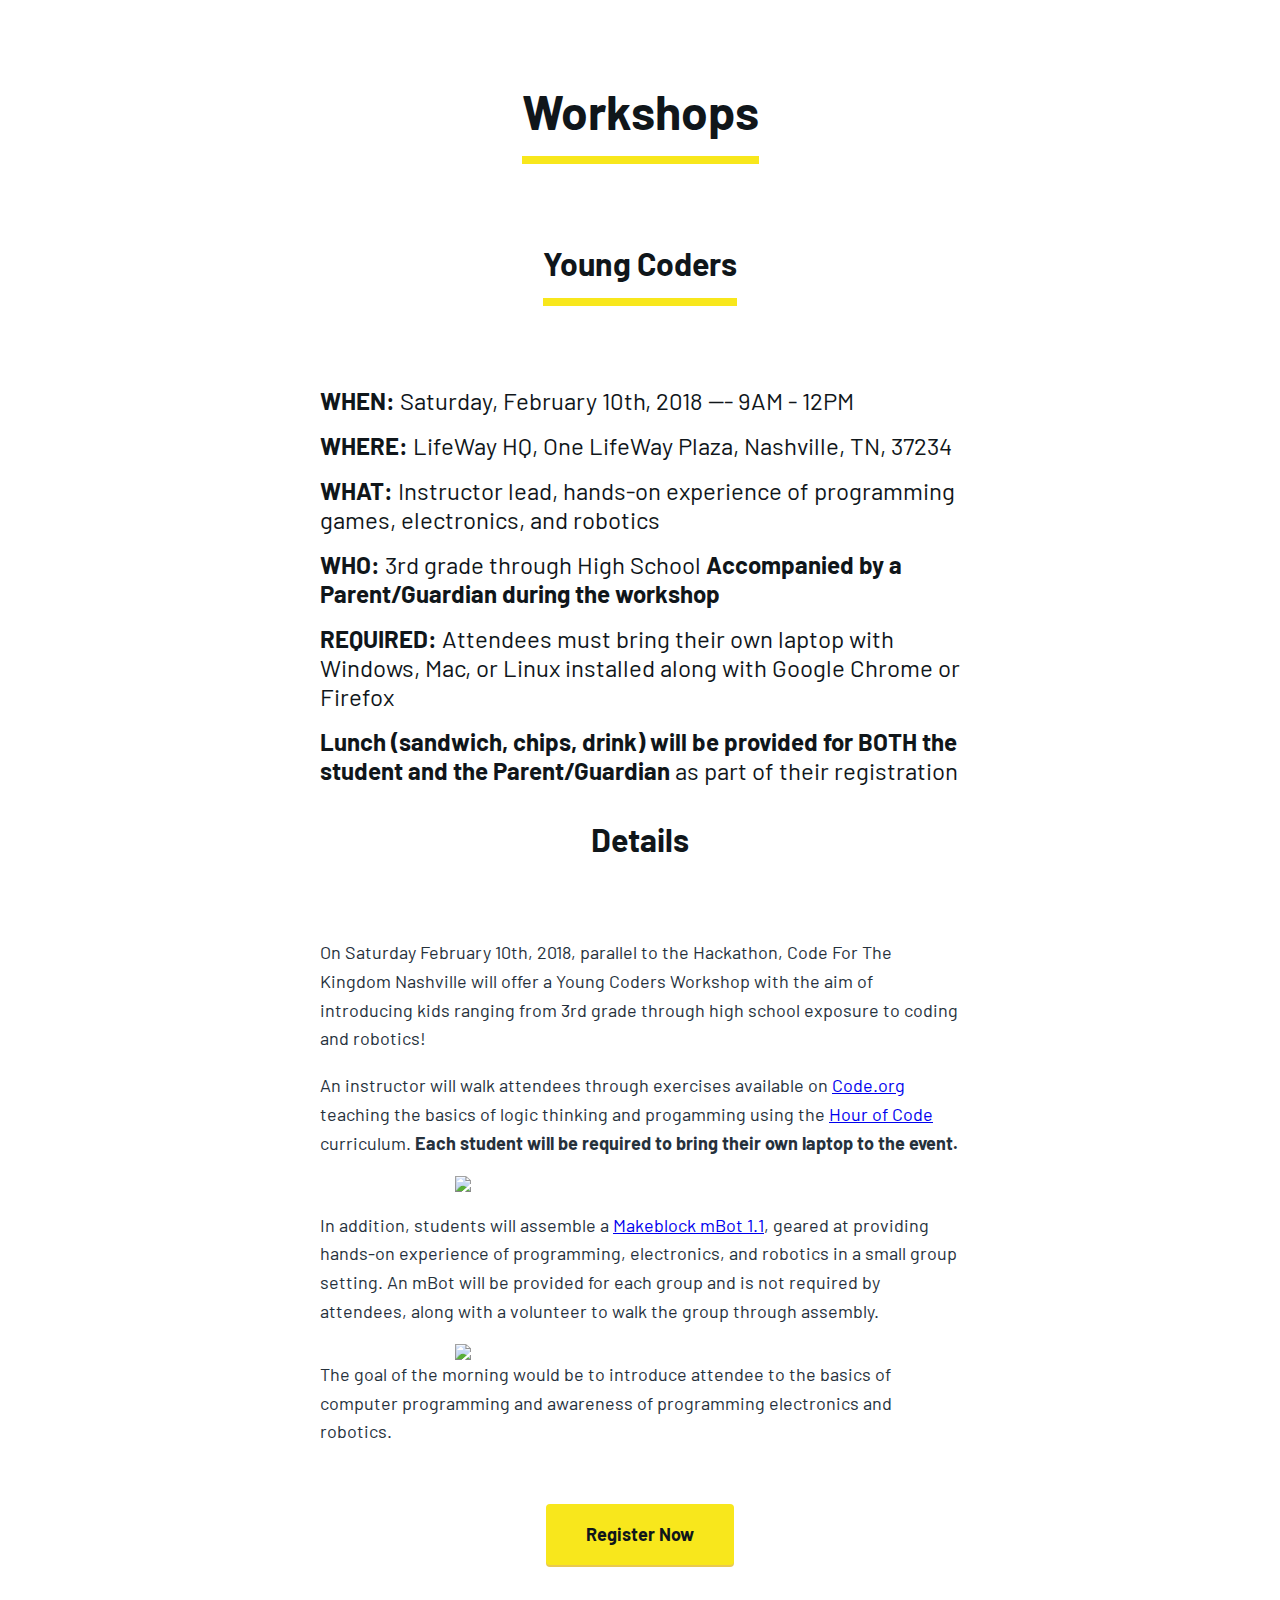
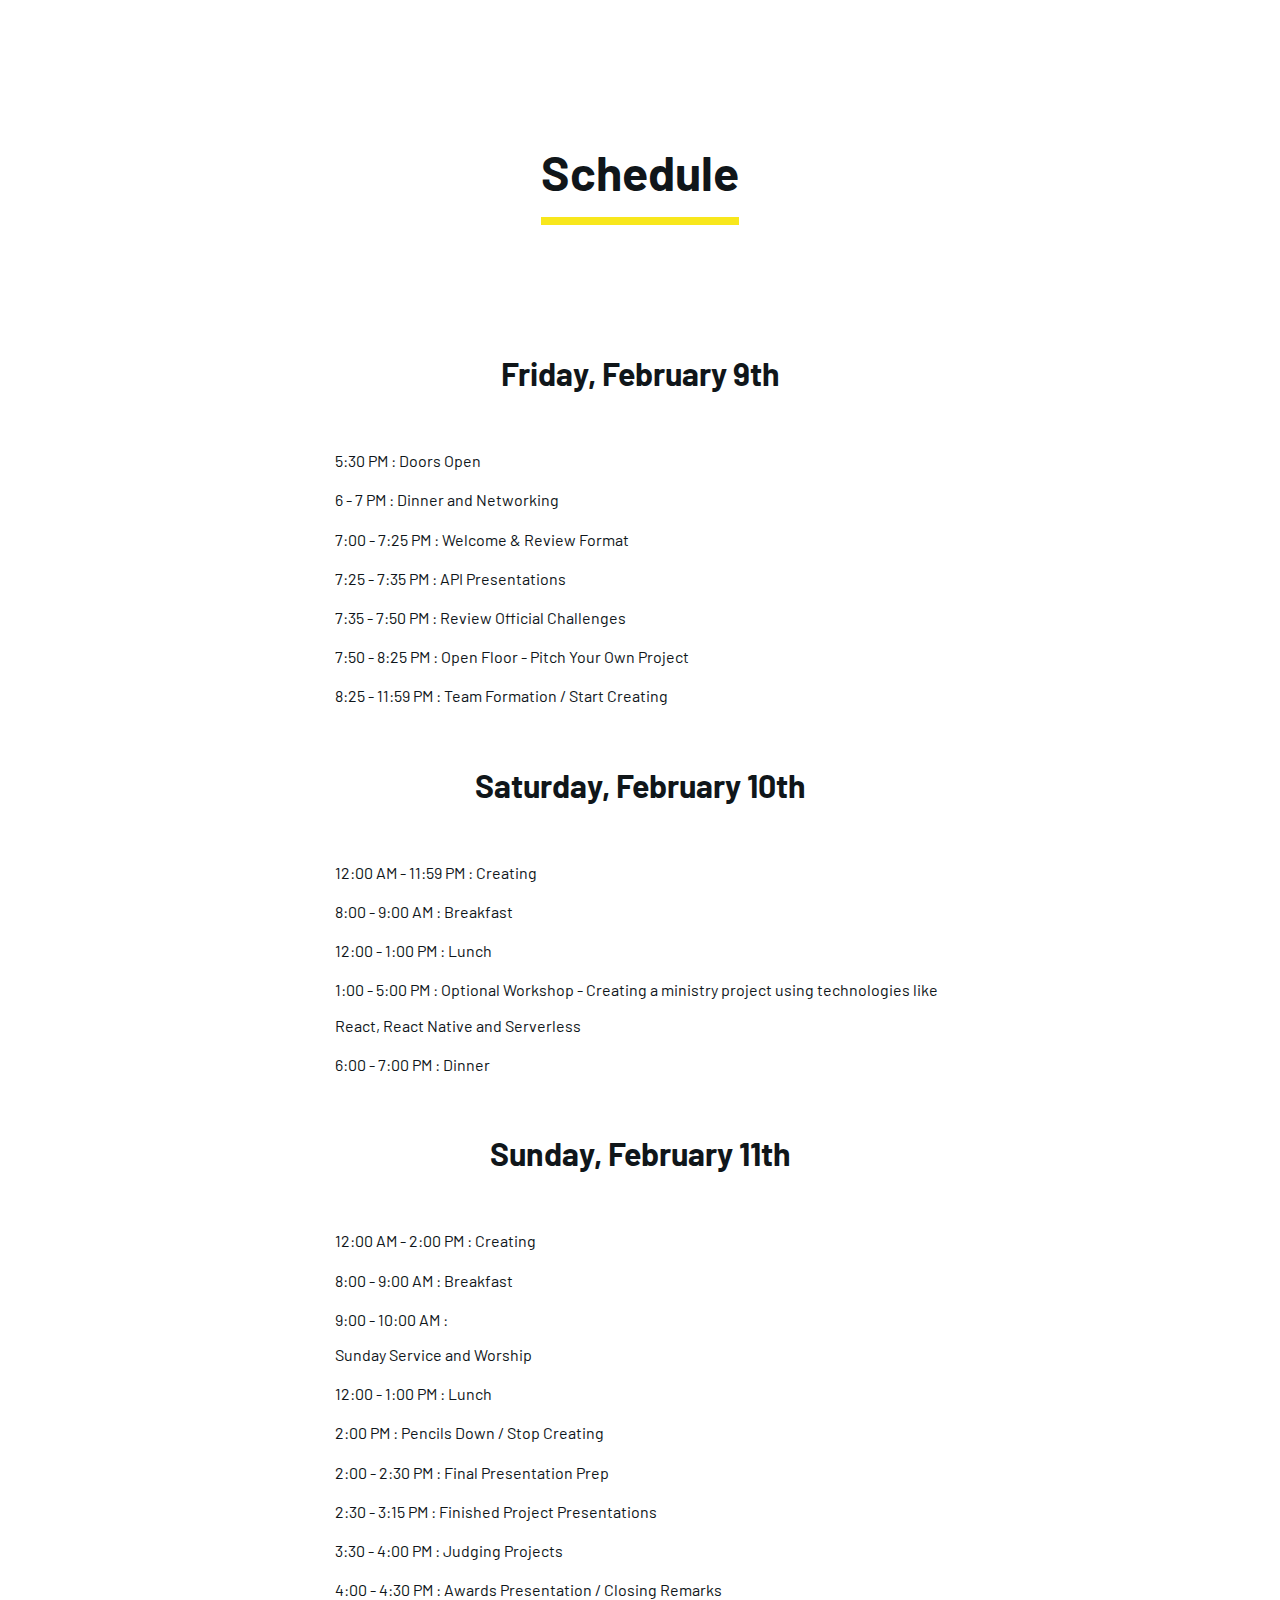
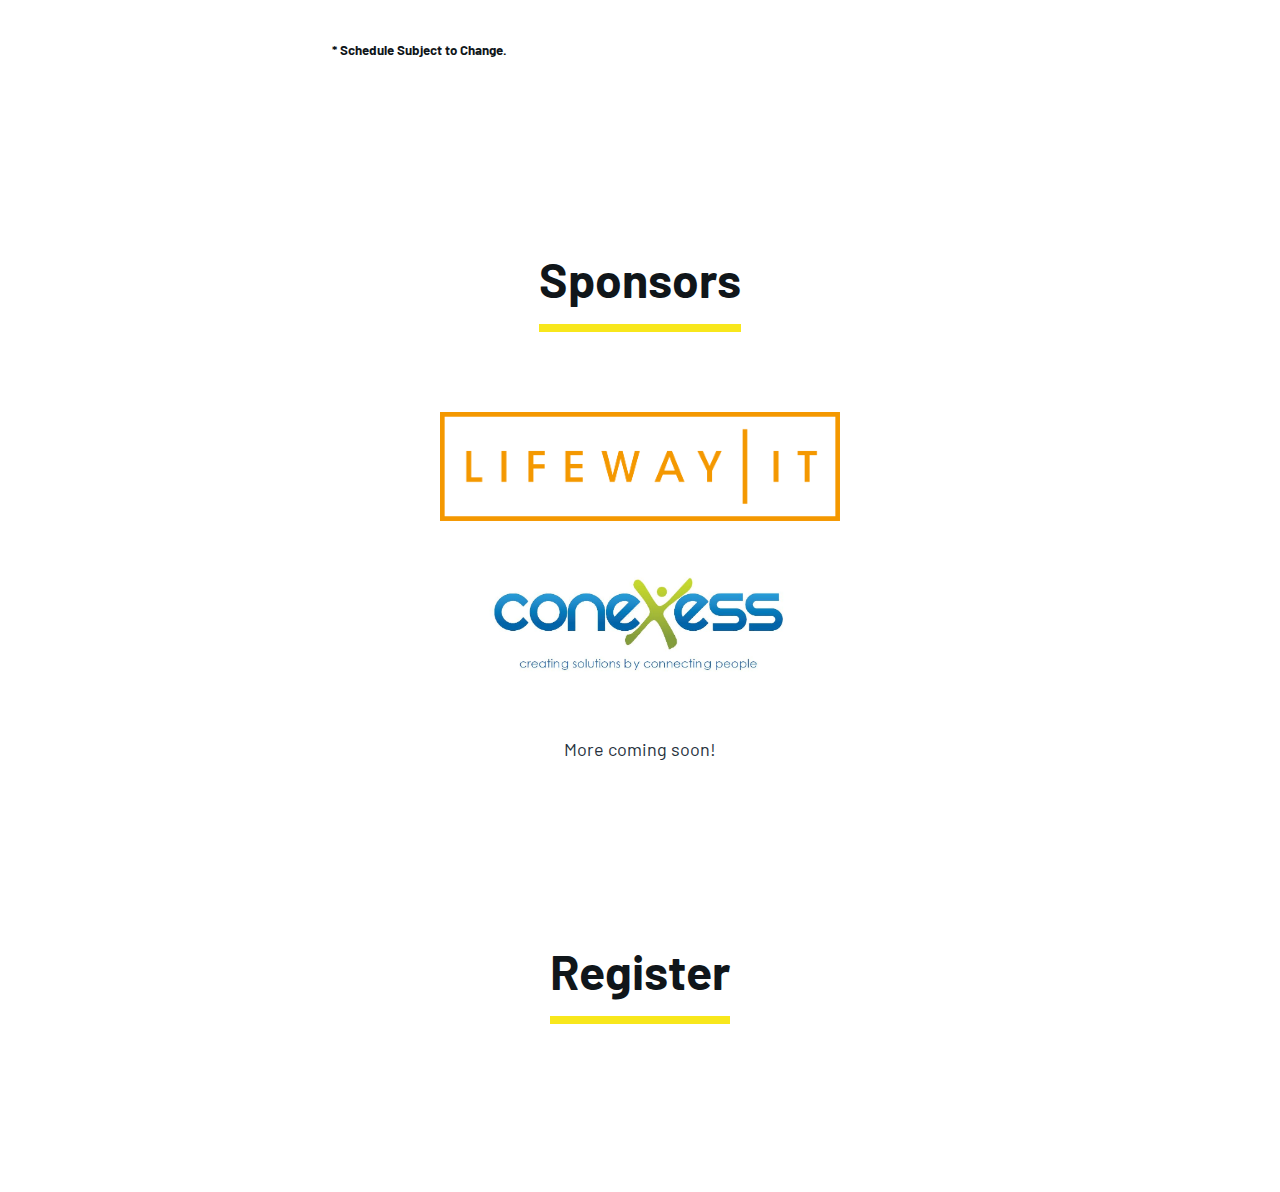
==== commit 79b37638: "add conexess sponsor logo" ====
--- a/index.html
+++ b/index.html
@@ -222,7 +222,6 @@
 
         #sponsors ul {
             list-style: none;
-            display: flex;
             padding: 0;
         }
 
@@ -379,22 +378,6 @@
         <p style="text-align:center;">
             <a href="#register" class="register-btn">Register Now</a>
         </p>
-
-        <br />
-        <br />
-        <br />
-
-        <h3 id="react">
-            <span>React/React Native/Serverless</span>
-        </h3>
-
-        <h3>Details</h3>
-
-        <p>On Saturday February 10th, 2018, parallel to the Hackathon, Code For The Kingdom Nashville will offer a Workshop for those interested in working with technologies such as React, React Native and Serverless backends to name a few.  We'll implement a small ministry focused project to help you come up to speed with these awesome technologies.</p>
-
-        <p style="text-align:center;">
-            <a href="#register" class="register-btn">Register Now</a>
-        </p>
     </section>
 
     <section id="schedule">
@@ -516,6 +499,11 @@
                     <img width="400" src="/sponsor_logos/lifeway_it.png" />
                 </a>
             </li>
+            <li>
+                <a href="http://conexess.com//" target="_blank">
+                    <img width="400" src="/sponsor_logos/conexess.jpeg" />
+                </a>
+            </li>
         </ul>
         <p>More coming soon!</p>
     </section>
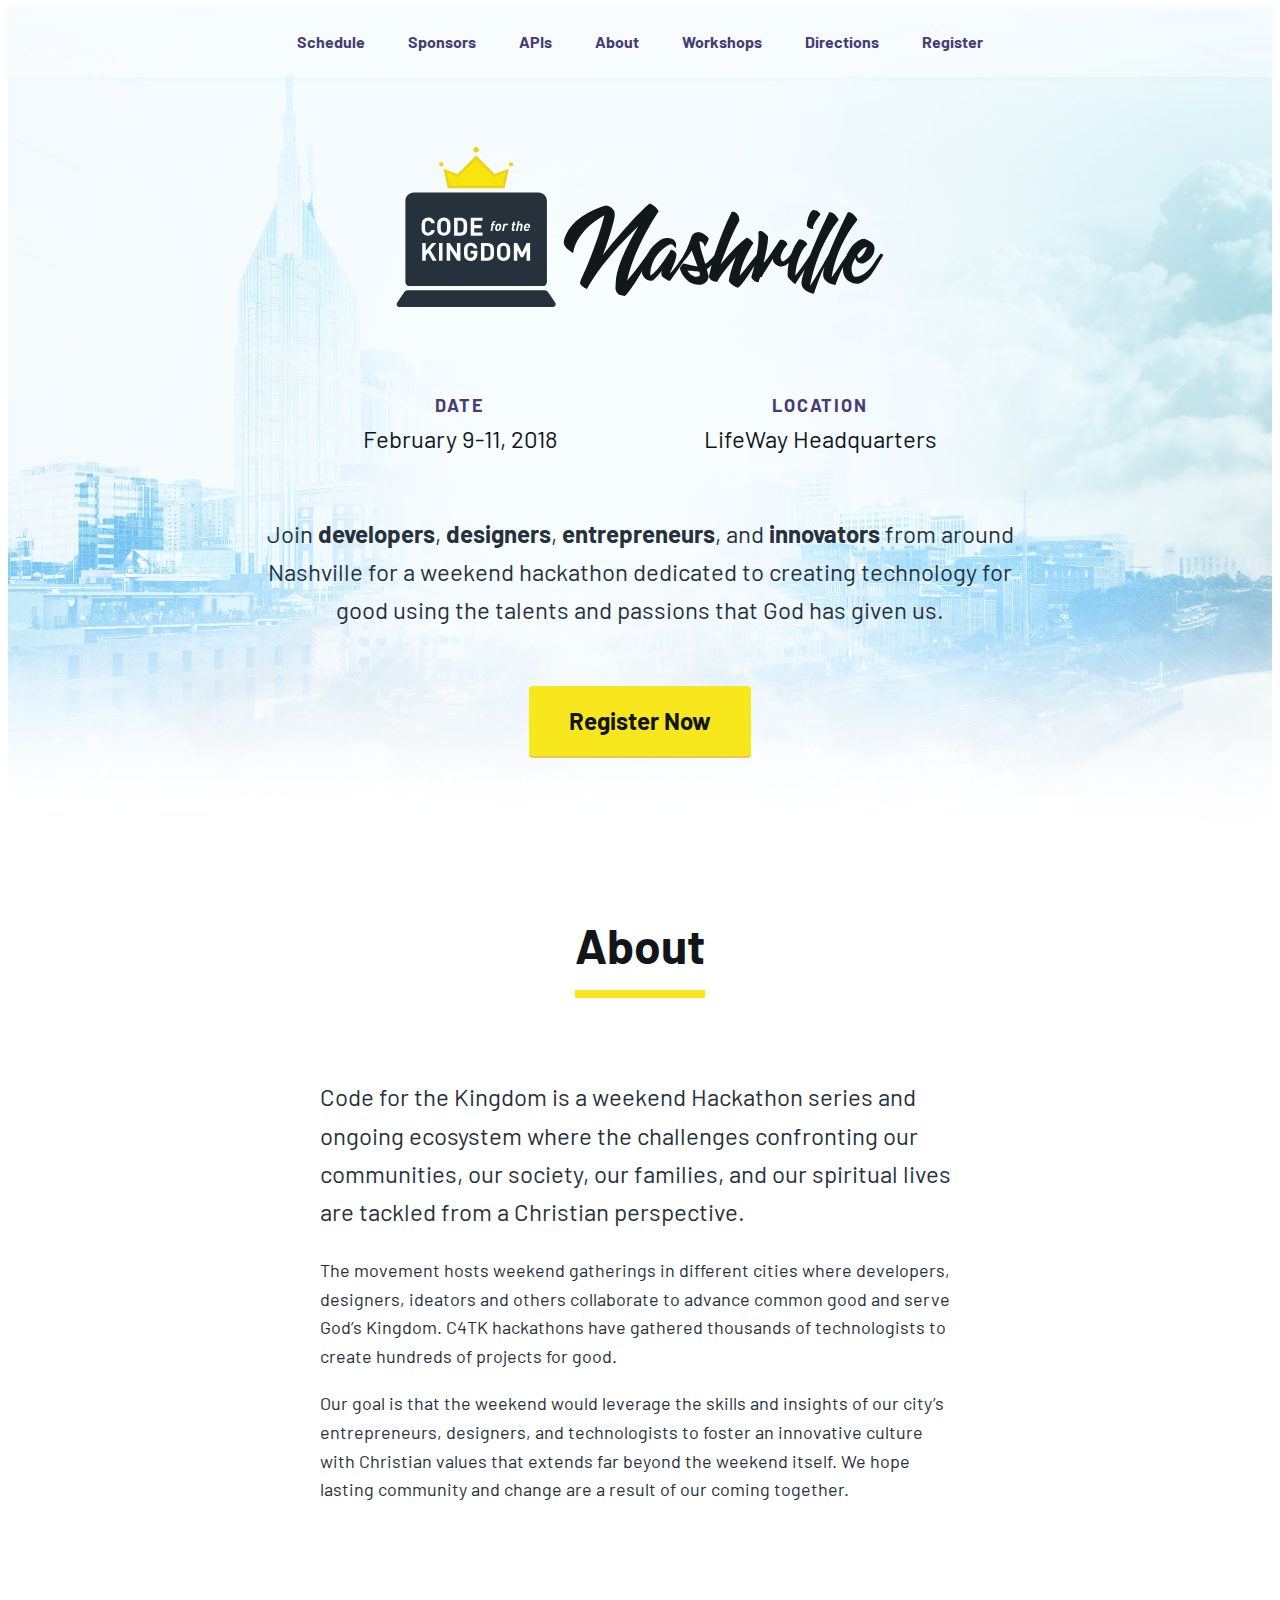
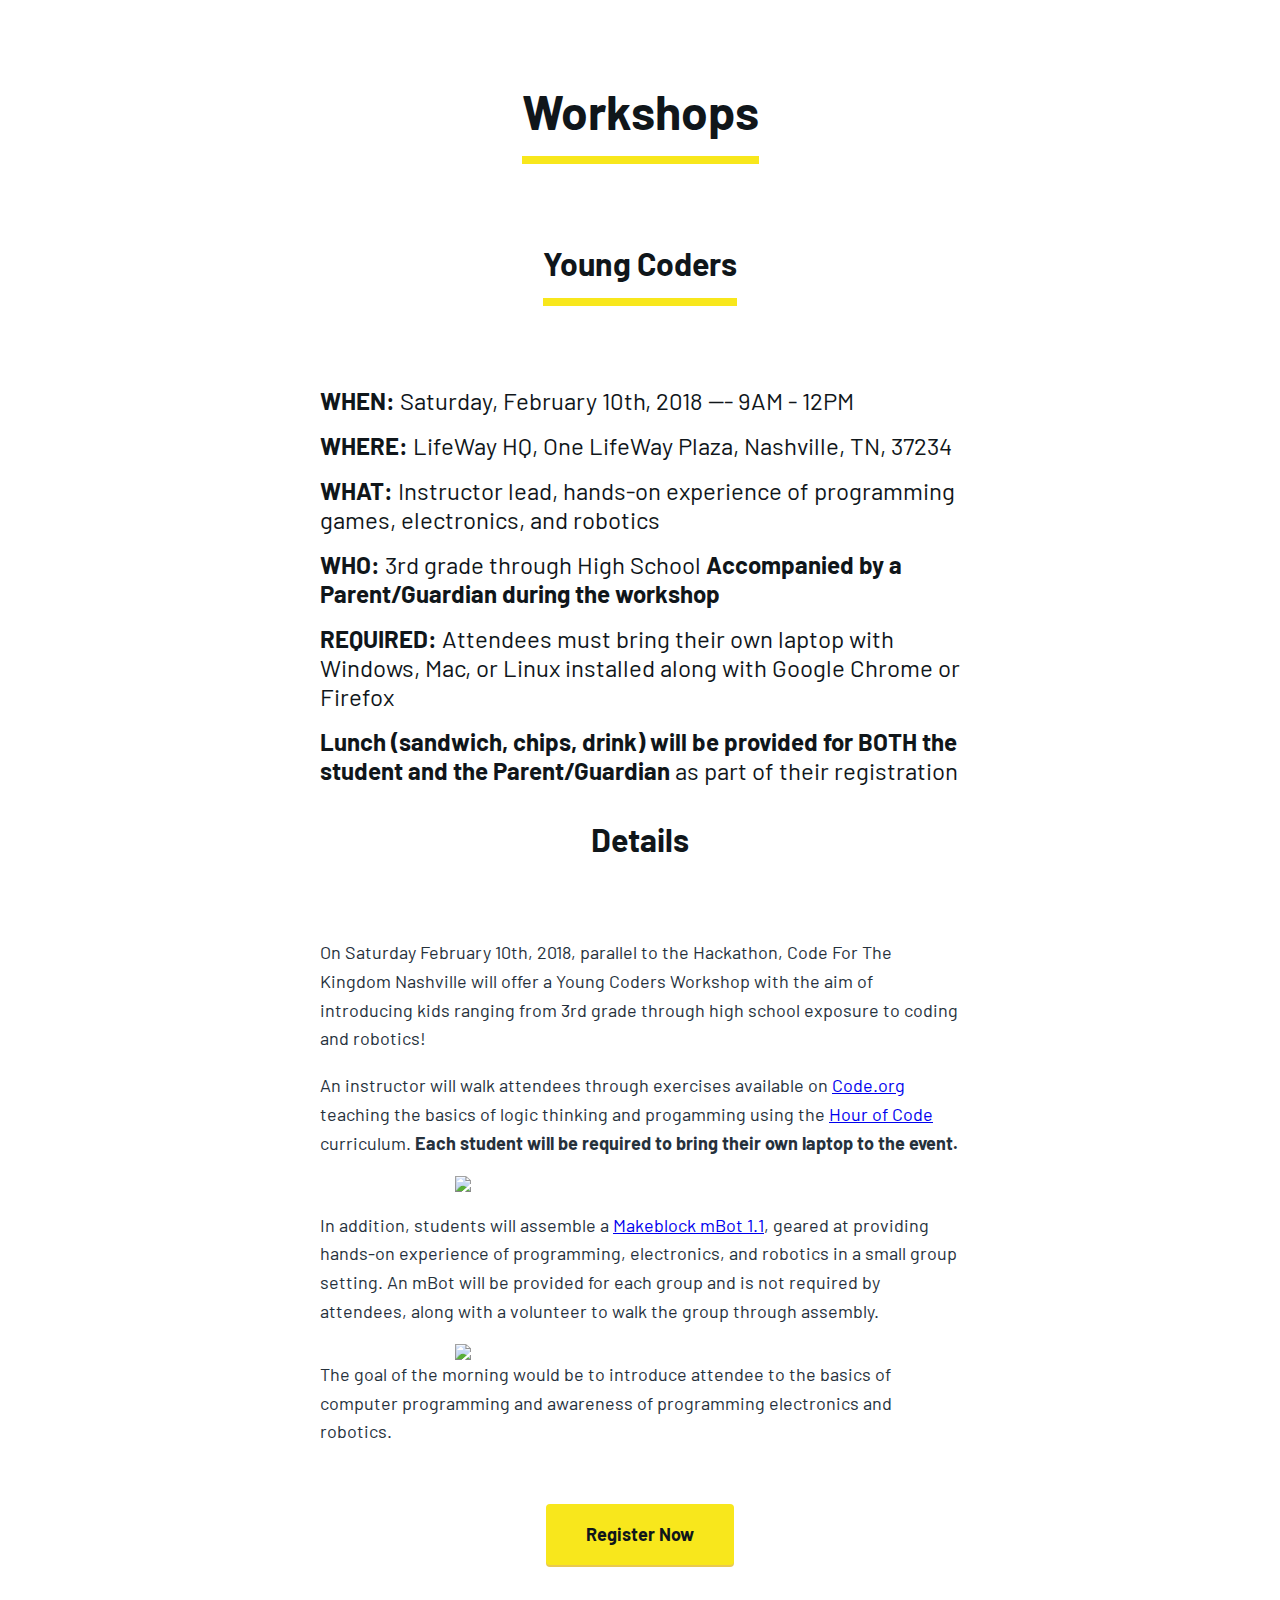
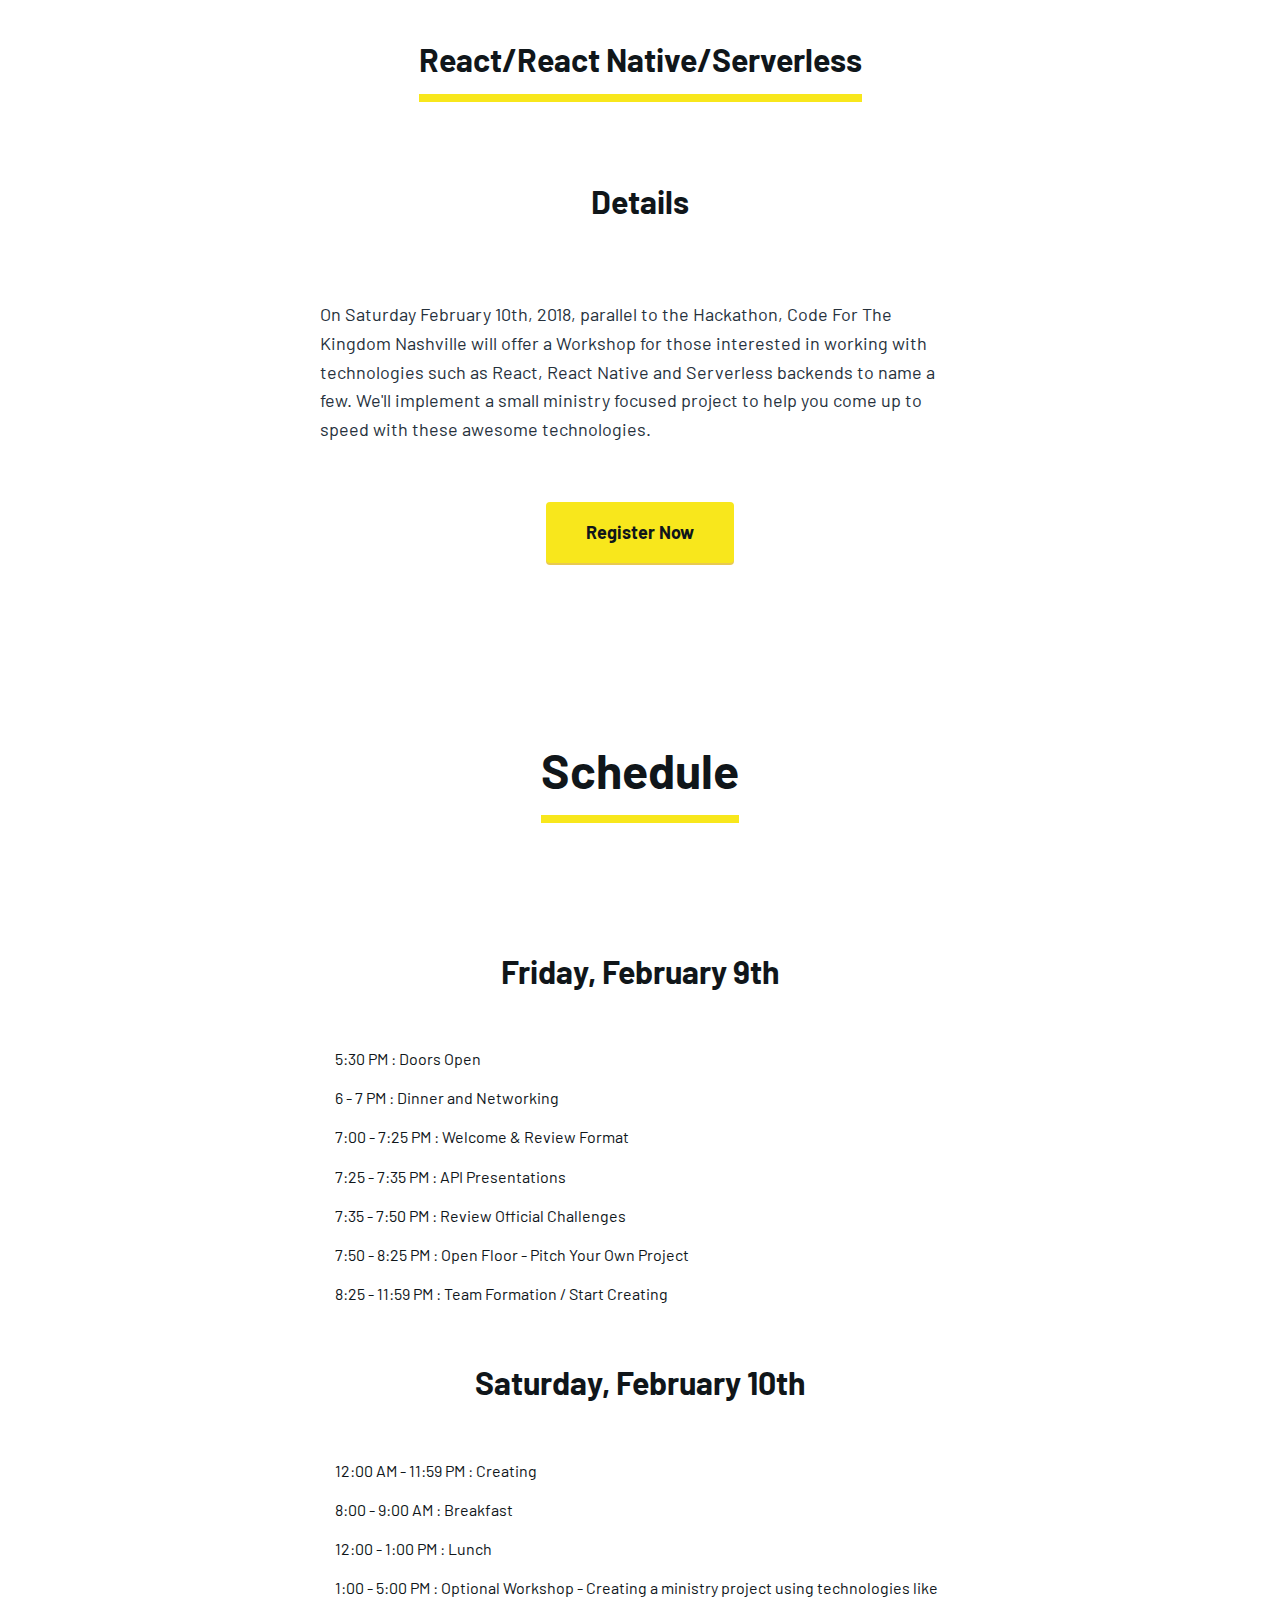
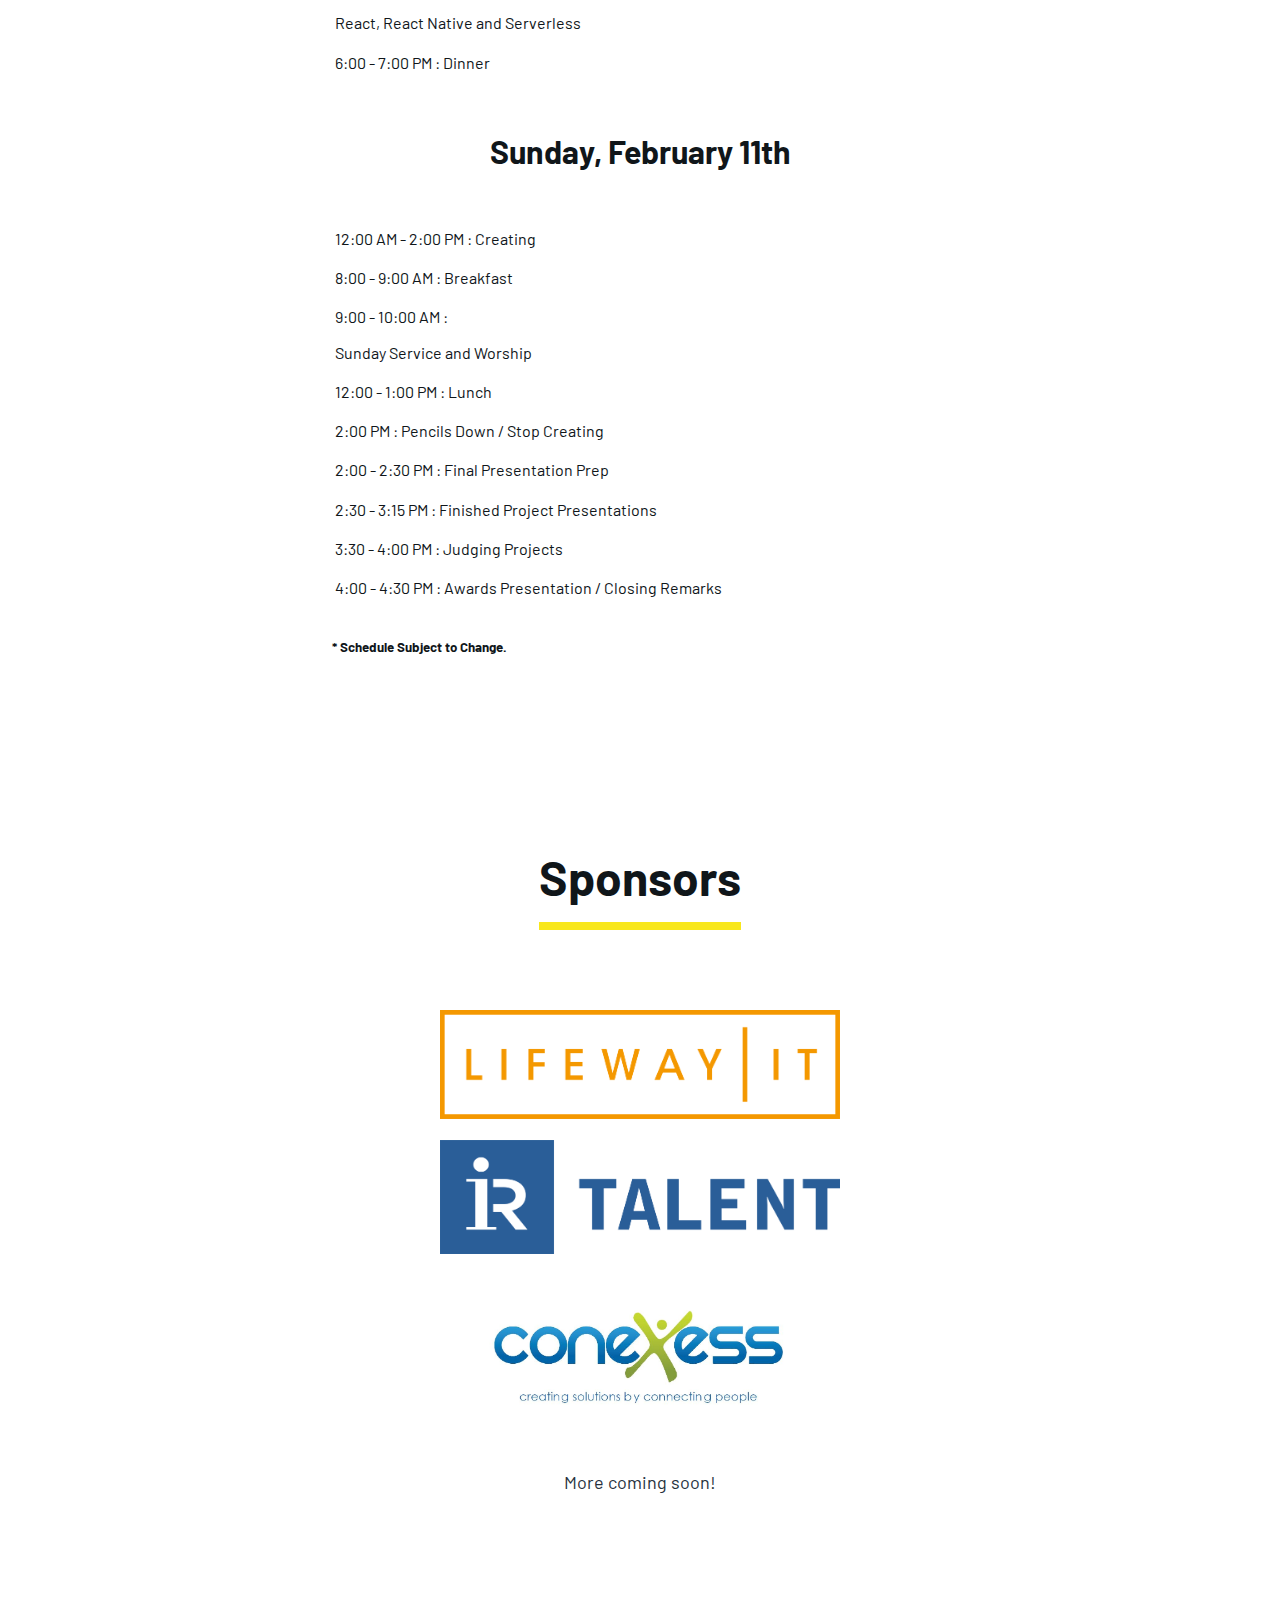
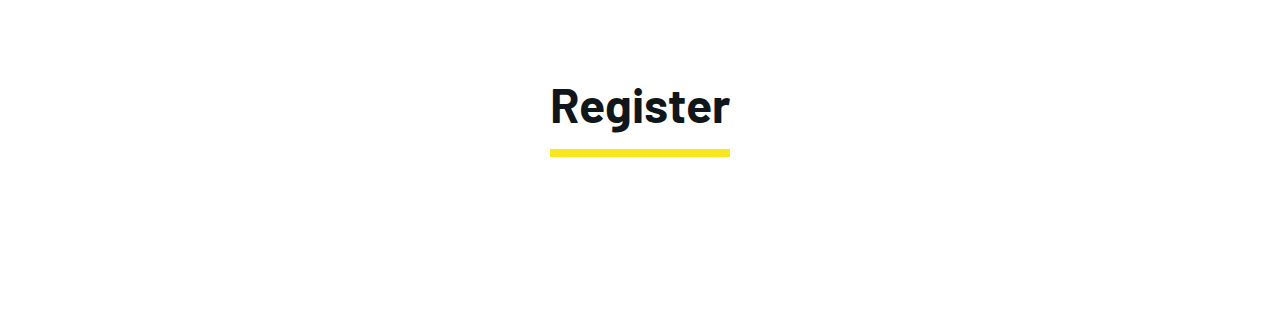
==== commit 5f5e770f: "add ir talent logo" ====
--- a/index.html
+++ b/index.html
@@ -378,6 +378,22 @@
         <p style="text-align:center;">
             <a href="#register" class="register-btn">Register Now</a>
         </p>
+
+        <br />
+        <br />
+        <br />
+
+        <h3 id="react">
+            <span>React/React Native/Serverless</span>
+        </h3>
+
+        <h3>Details</h3>
+
+        <p>On Saturday February 10th, 2018, parallel to the Hackathon, Code For The Kingdom Nashville will offer a Workshop for those interested in working with technologies such as React, React Native and Serverless backends to name a few.  We'll implement a small ministry focused project to help you come up to speed with these awesome technologies.</p>
+
+        <p style="text-align:center;">
+            <a href="#register" class="register-btn">Register Now</a>
+        </p>
     </section>
 
     <section id="schedule">
@@ -500,7 +516,12 @@
                 </a>
             </li>
             <li>
-                <a href="http://conexess.com//" target="_blank">
+                <a href="http://irtalent.com/" target="_blank">
+                    <img width="400" src="/sponsor_logos/ir-talent-logo.jpg" />
+                </a>
+            </li>
+            <li>
+                <a href="http://conexess.com/" target="_blank">
                     <img width="400" src="/sponsor_logos/conexess.jpeg" />
                 </a>
             </li>
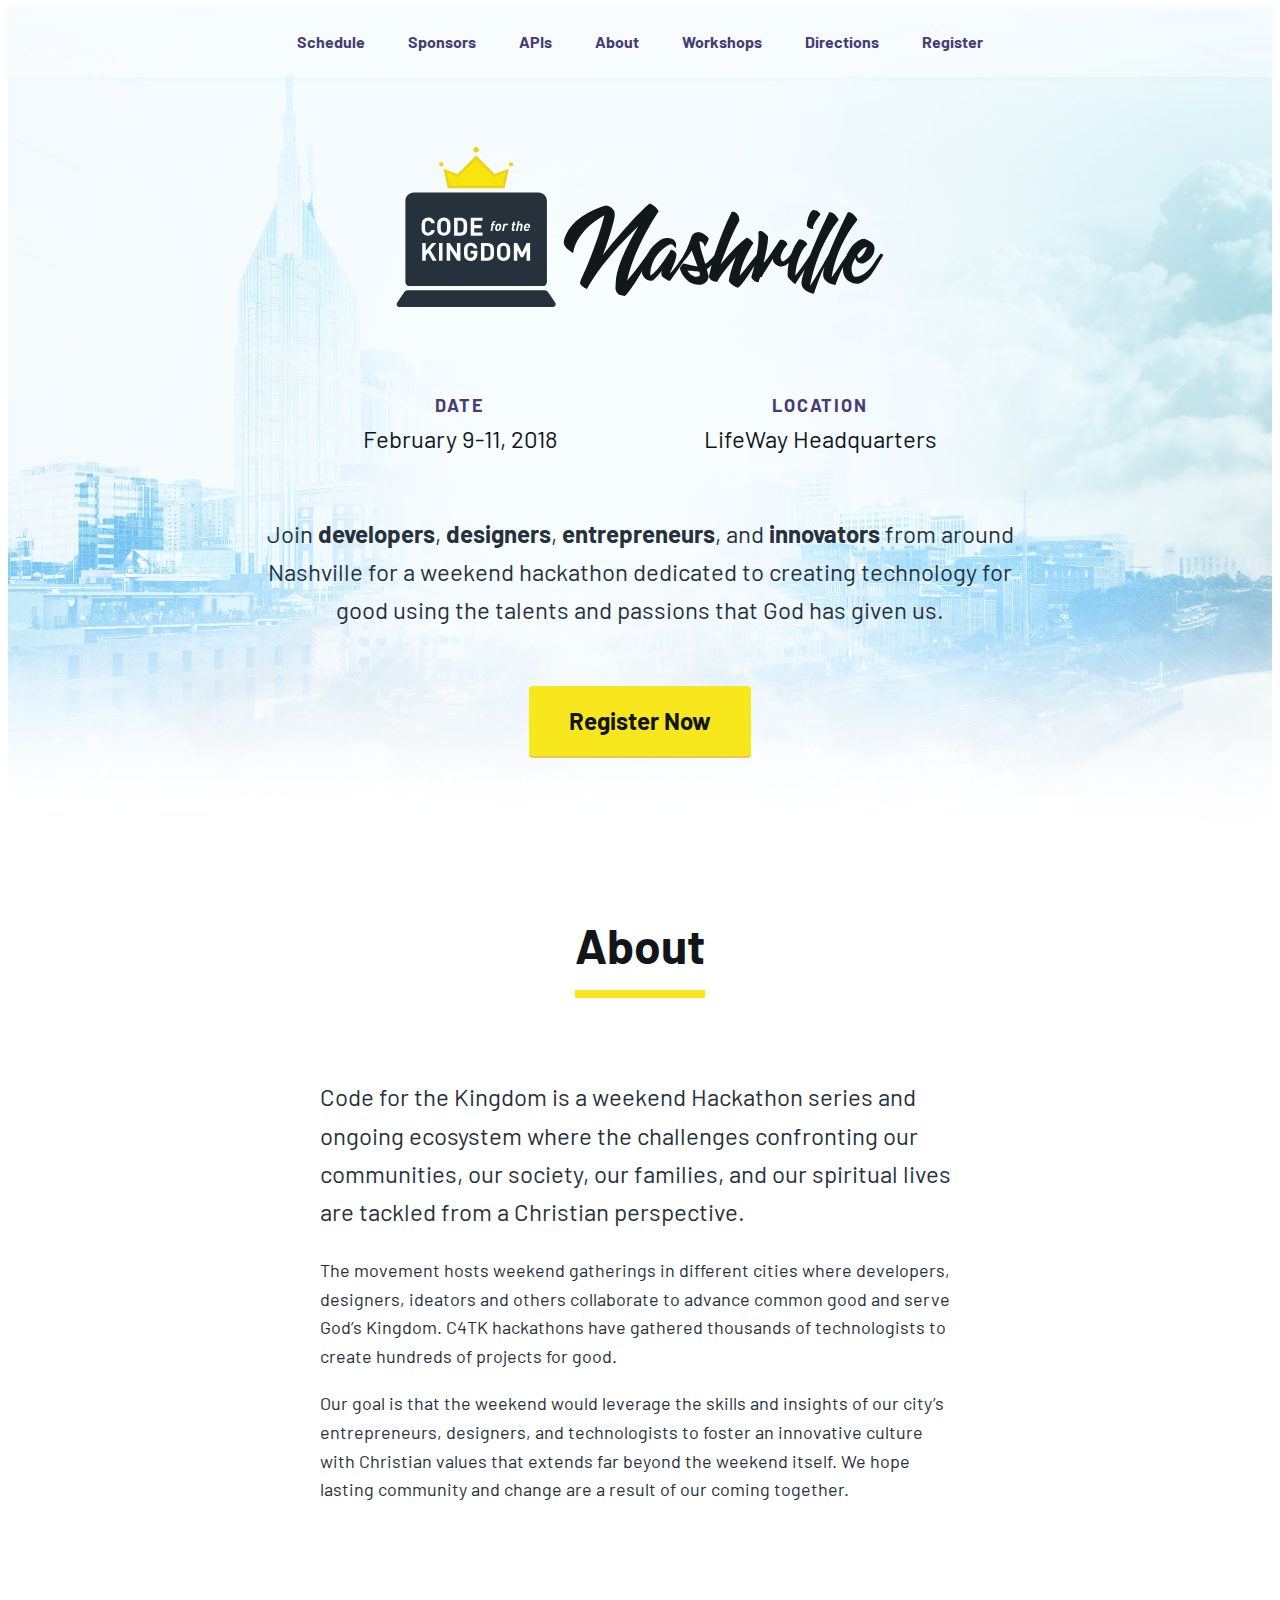
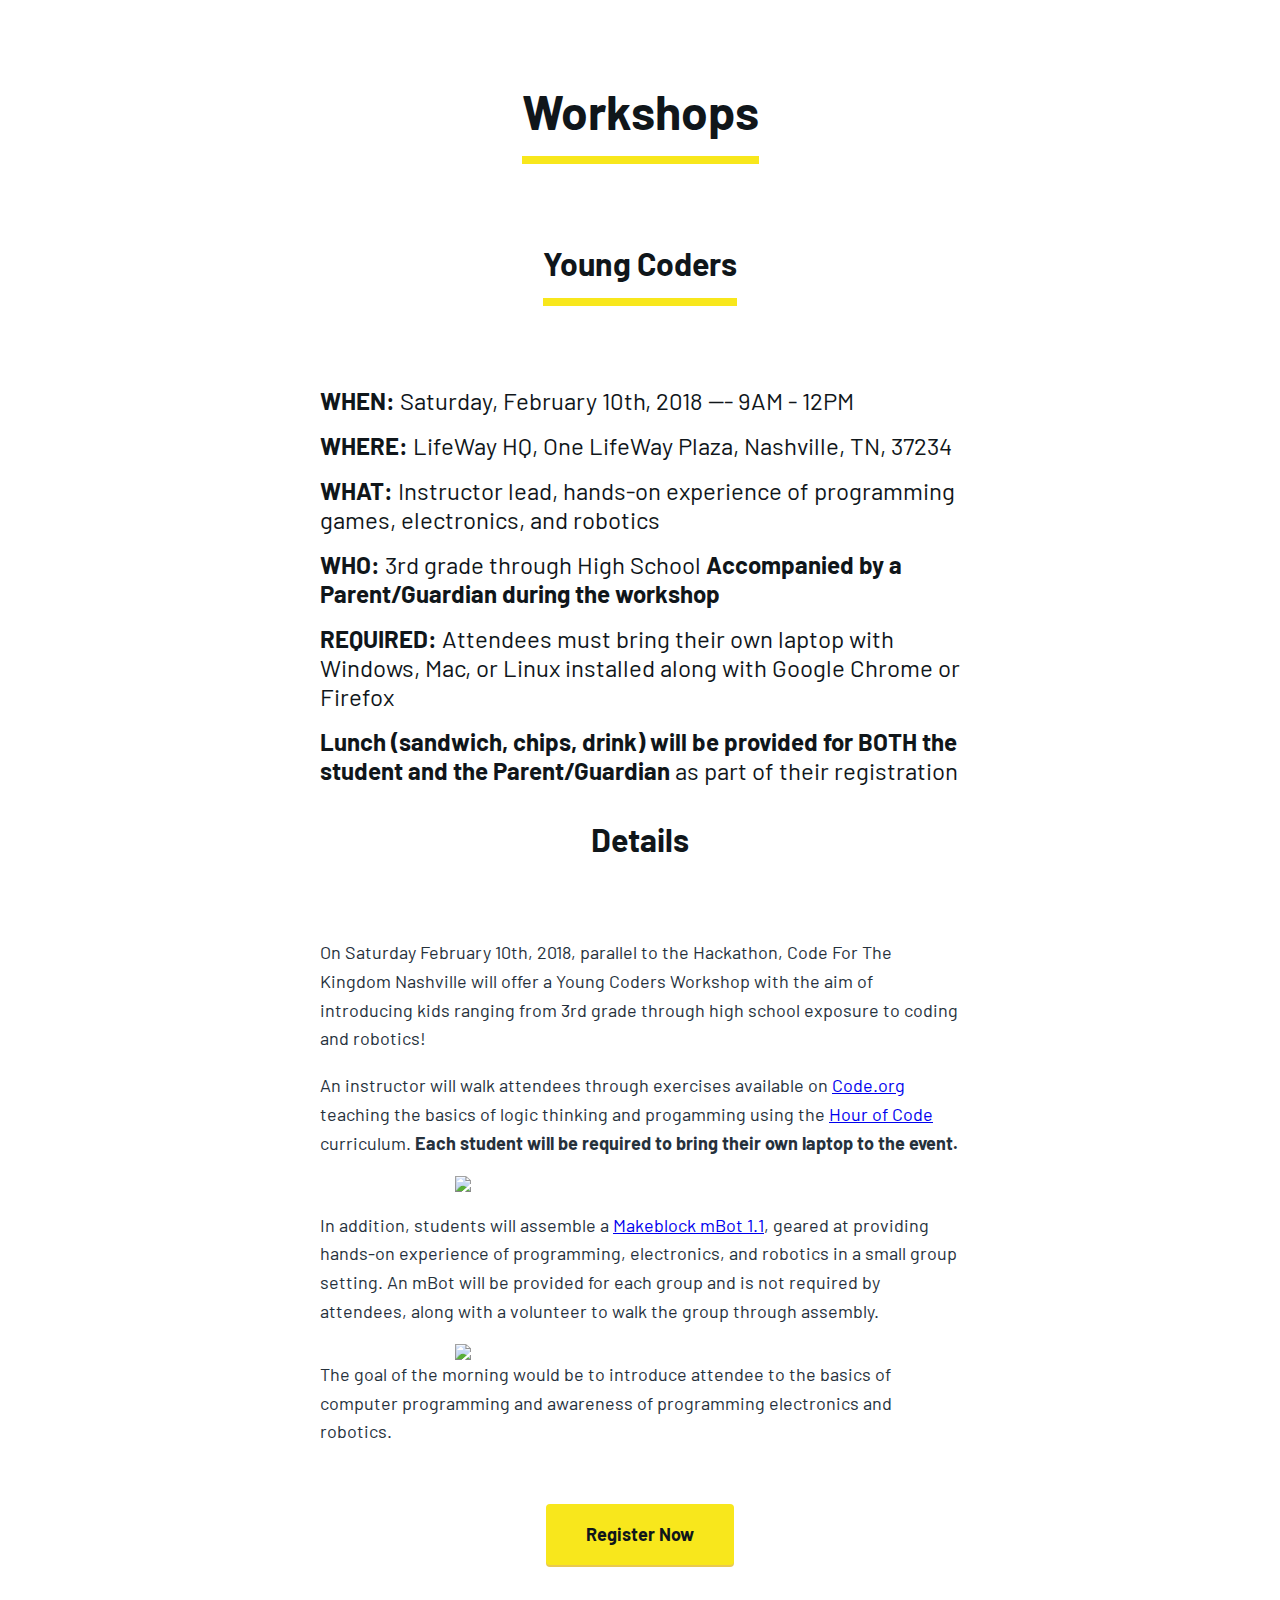
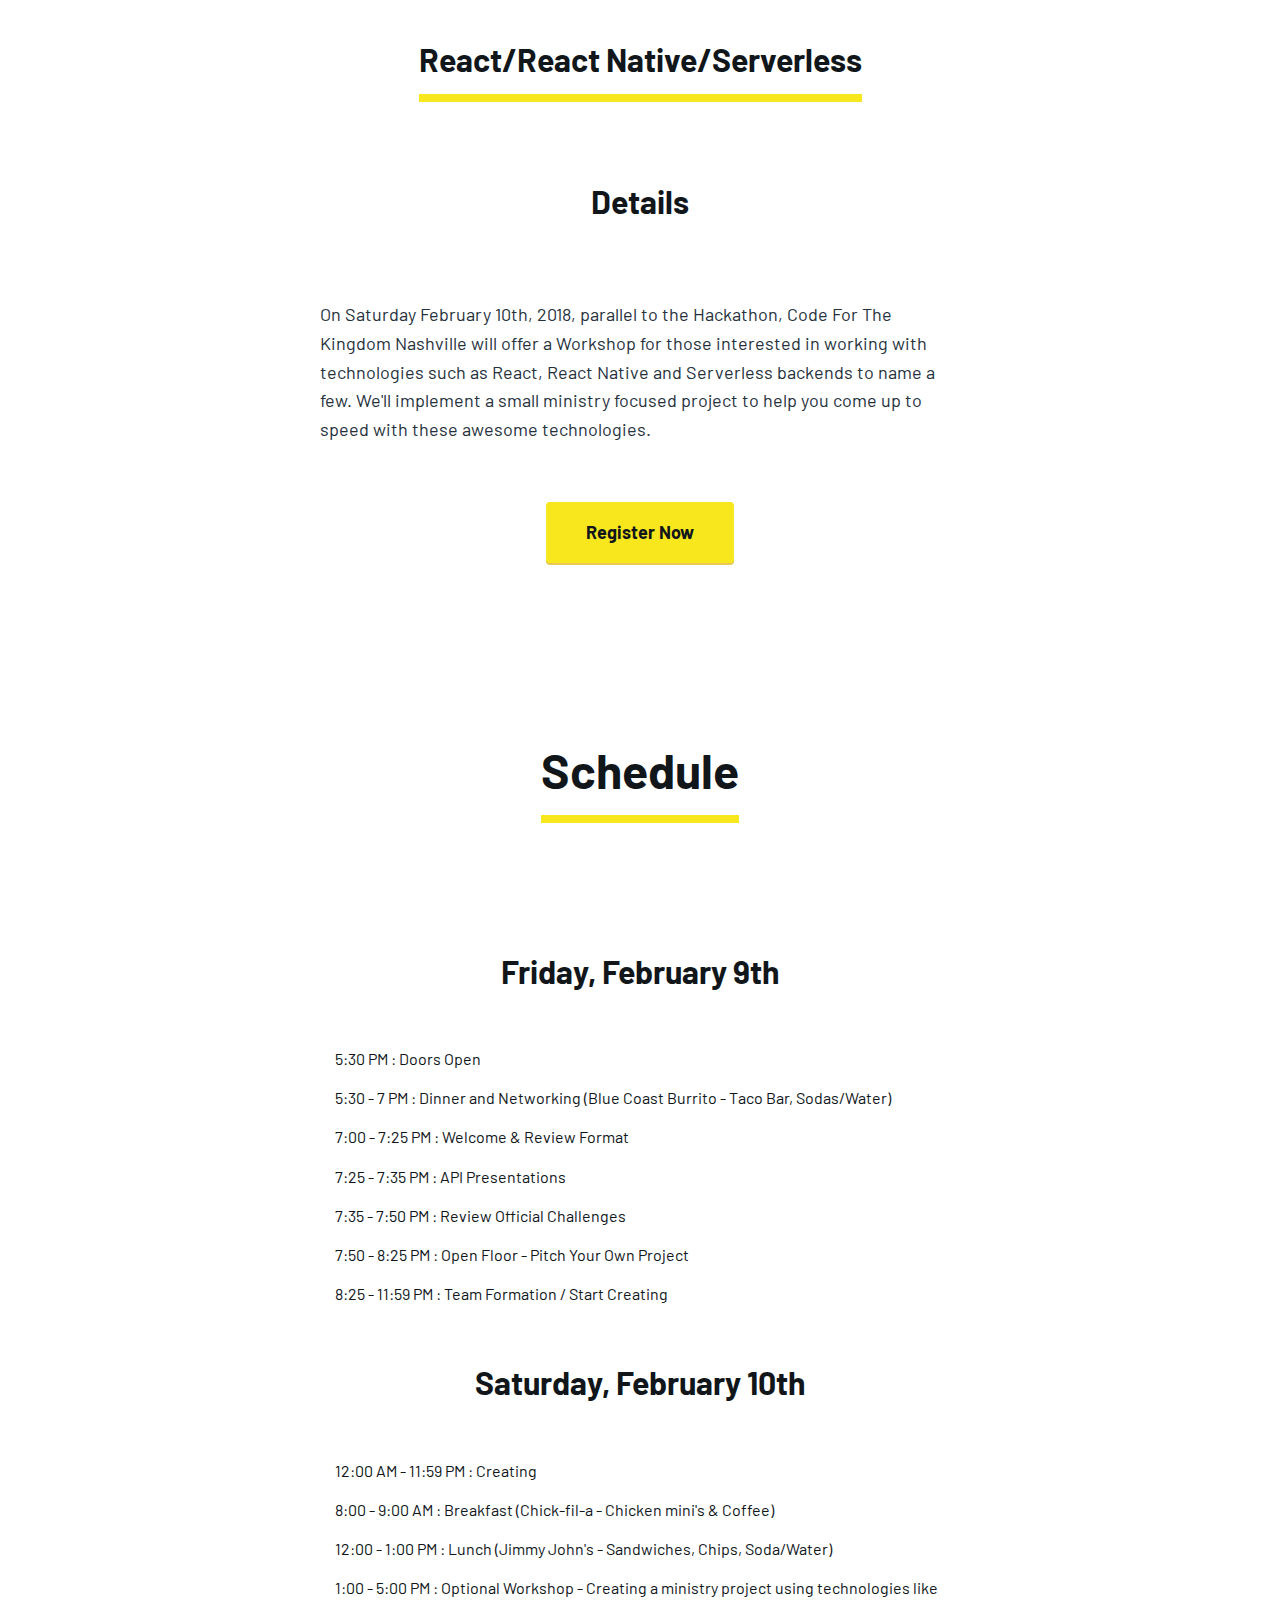
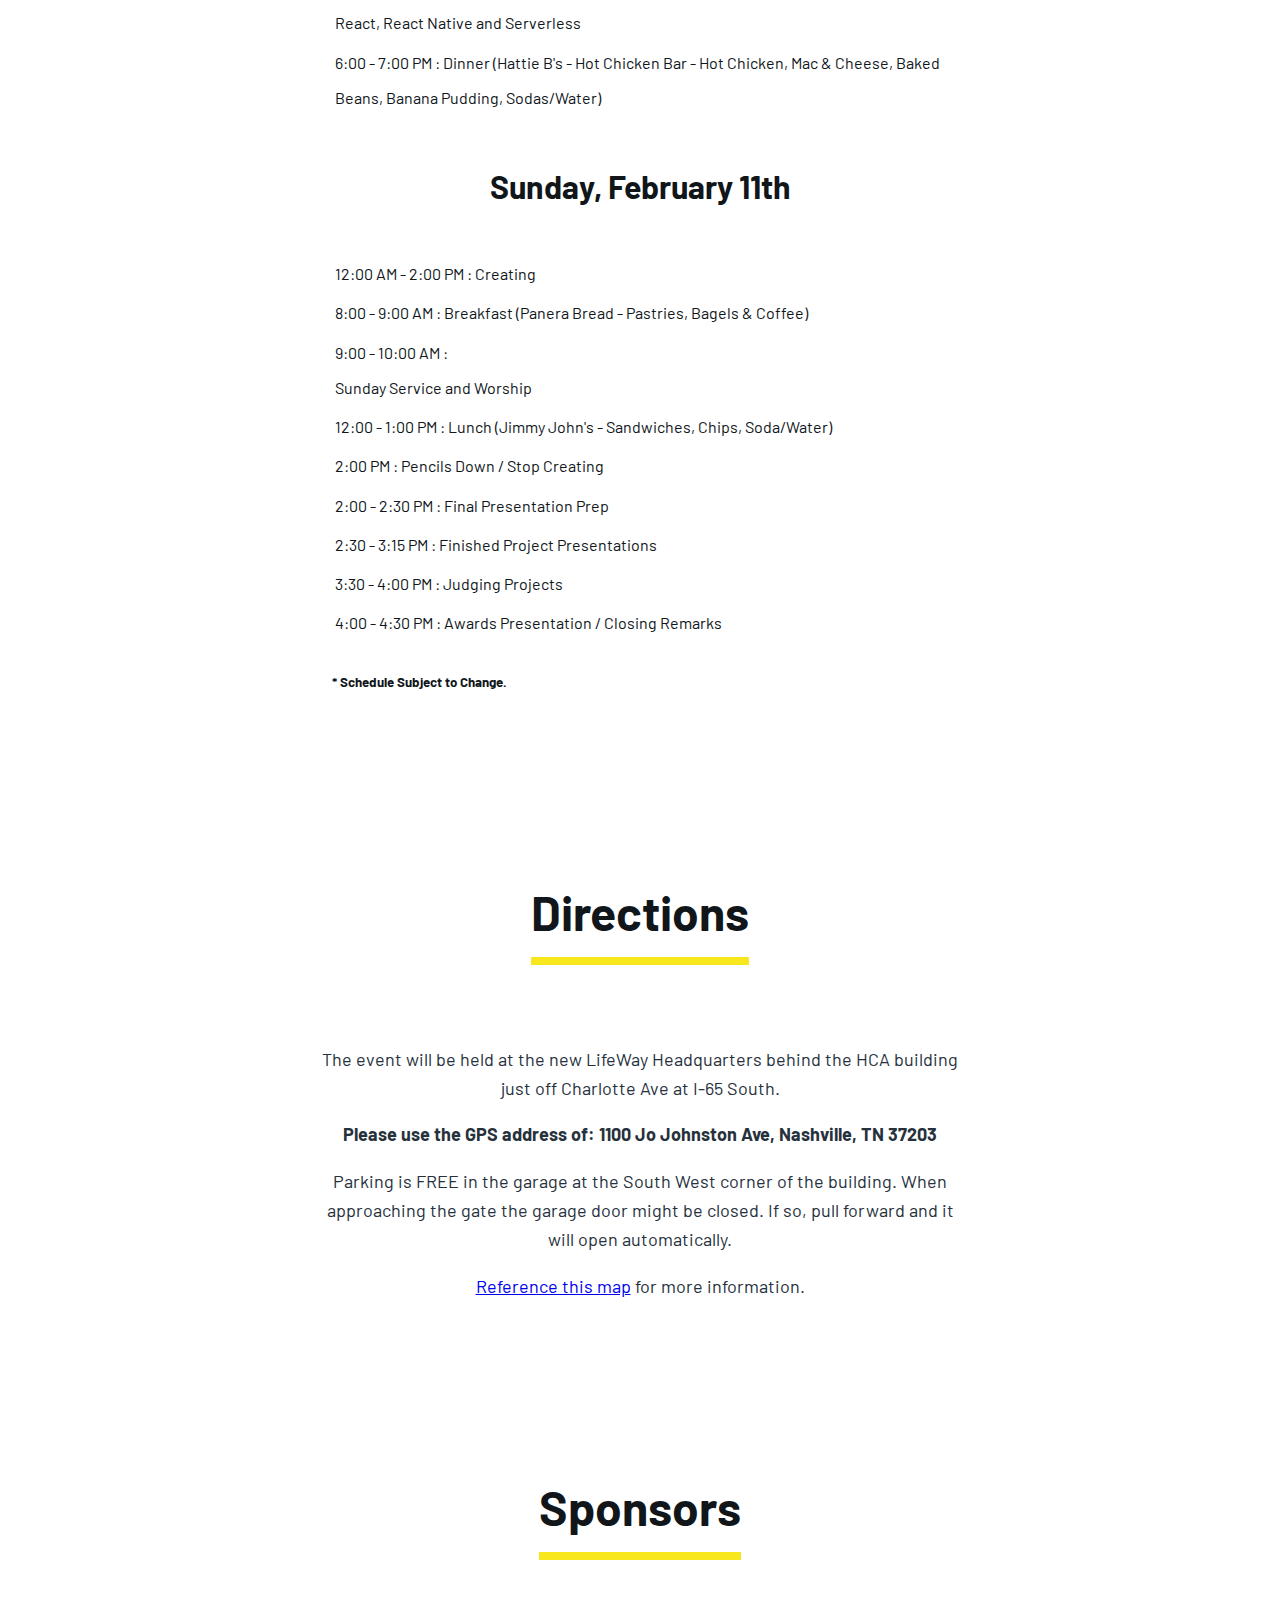
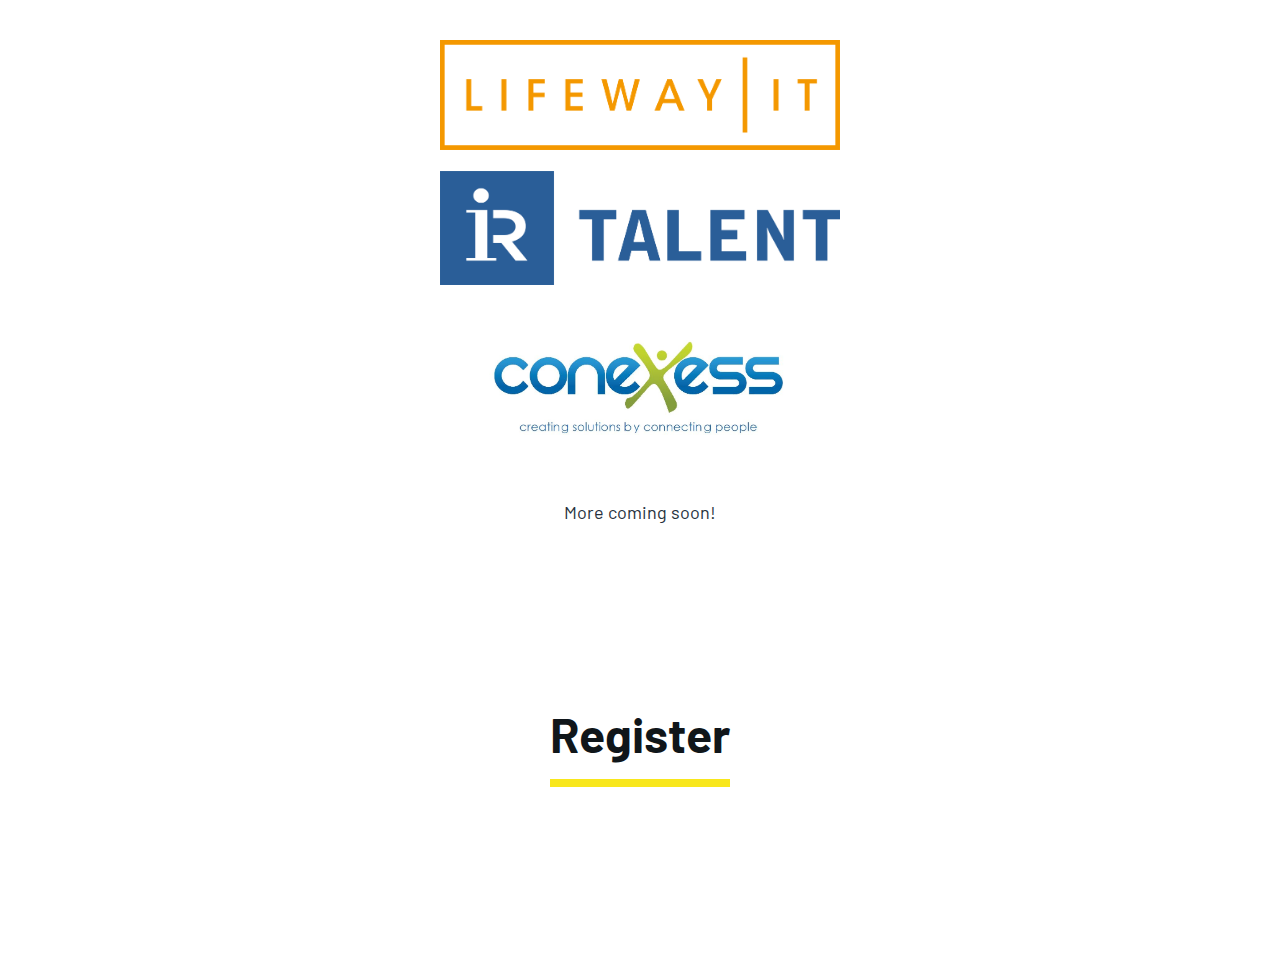
==== commit b1a0cdb6: "update schedule with menu" ====
--- a/index.html
+++ b/index.html
@@ -201,6 +201,7 @@
         }
 
         #schedule p,
+        #directions p,
         #sponsors p {
             text-align: center;
         }
@@ -414,7 +415,7 @@
                         <td>5:30 PM : Doors Open</td>
                     </tr>
                     <tr>
-                        <td>6 - 7 PM : Dinner and Networking</td>
+                        <td>5:30 - 7 PM : Dinner and Networking (Blue Coast Burrito - Taco Bar, Sodas/Water)</td>
                     </tr>
                     <tr>
                         <td>7:00 - 7:25 PM : Welcome &amp; Review Format</td>
@@ -446,17 +447,17 @@
                         <td>12:00 AM - 11:59 PM : Creating</td>
                     </tr>
                     <tr>
-                        <td>8:00 - 9:00 AM : Breakfast</td>
-                    </tr>
-                    <tr>
-                        <td>12:00 - 1:00 PM : Lunch</td>
+                        <td>8:00 - 9:00 AM : Breakfast (Chick-fil-a - Chicken mini's & Coffee)</td>
+                    </tr>
+                    <tr>
+                        <td>12:00 - 1:00 PM : Lunch (Jimmy John's - Sandwiches, Chips, Soda/Water)</td>
                     </tr>
                     <tr>
                         <td>1:00 - 5:00 PM : Optional Workshop - Creating a ministry project using technologies like React, React
                             Native and Serverless </td>
                     </tr>
                     <tr>
-                        <td>6:00 - 7:00 PM : Dinner</td>
+                        <td>6:00 - 7:00 PM : Dinner (Hattie B's - Hot Chicken Bar - Hot Chicken, Mac & Cheese, Baked Beans, Banana Pudding, Sodas/Water)</td>
                     </tr>
                 </tbody>
             </table>
@@ -473,14 +474,14 @@
                         <td>12:00 AM - 2:00 PM : Creating</td>
                     </tr>
                     <tr>
-                        <td>8:00 - 9:00 AM : Breakfast</td>
+                        <td>8:00 - 9:00 AM : Breakfast (Panera Bread - Pastries, Bagels & Coffee)</td>
                     </tr>
                     <tr>
                         <td>9:00 - 10:00 AM :
                             <br/> Sunday Service and Worship</td>
                     </tr>
                     <tr>
-                        <td>12:00 - 1:00 PM : Lunch</td>
+                        <td>12:00 - 1:00 PM : Lunch (Jimmy John's - Sandwiches, Chips, Soda/Water)</td>
                     </tr>
                     <tr>
                         <td>2:00 PM : Pencils Down / Stop Creating</td>
@@ -504,6 +505,22 @@
         </div>
         </div>
     </section>
+    <section id="directions">
+        <h2>
+            <span>Directions</span>
+        </h2>
+        <p>The event will be held at the new LifeWay Headquarters behind the HCA building just off Charlotte Ave at I-65 South.</p>
+        <p>
+  			<b>Please use the GPS address of: 1100 Jo Johnston Ave, Nashville, TN 37203</b>
+        </p>
+        <p>
+        Parking is FREE in the garage at the South West corner of the building.  When approaching the gate the garage door might be closed.  If so, pull forward and it will open automatically.
+        </p>
+        <p>
+				<a href="http://bit.ly/2CUFQnv">Reference this map</a> for more information.
+        </p>
+
+    </section>
 
     <section id="sponsors">
         <h2>
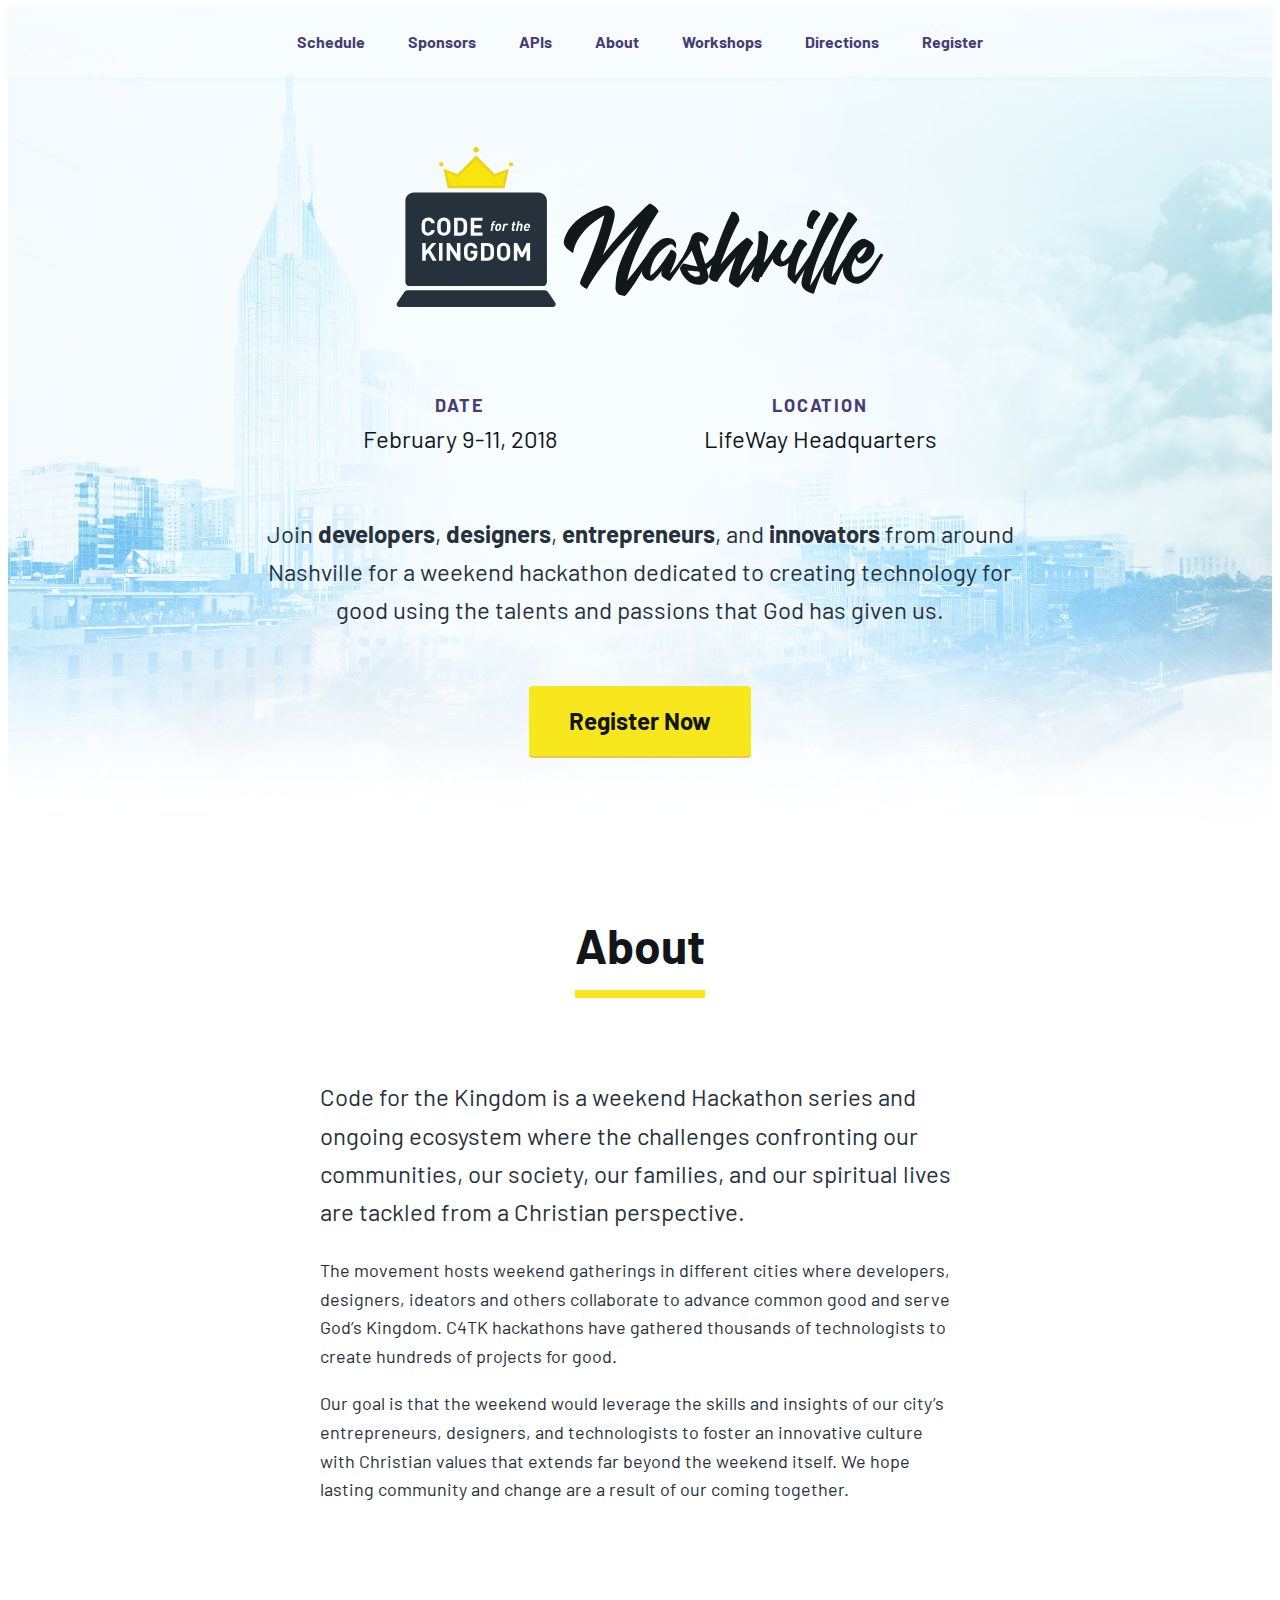
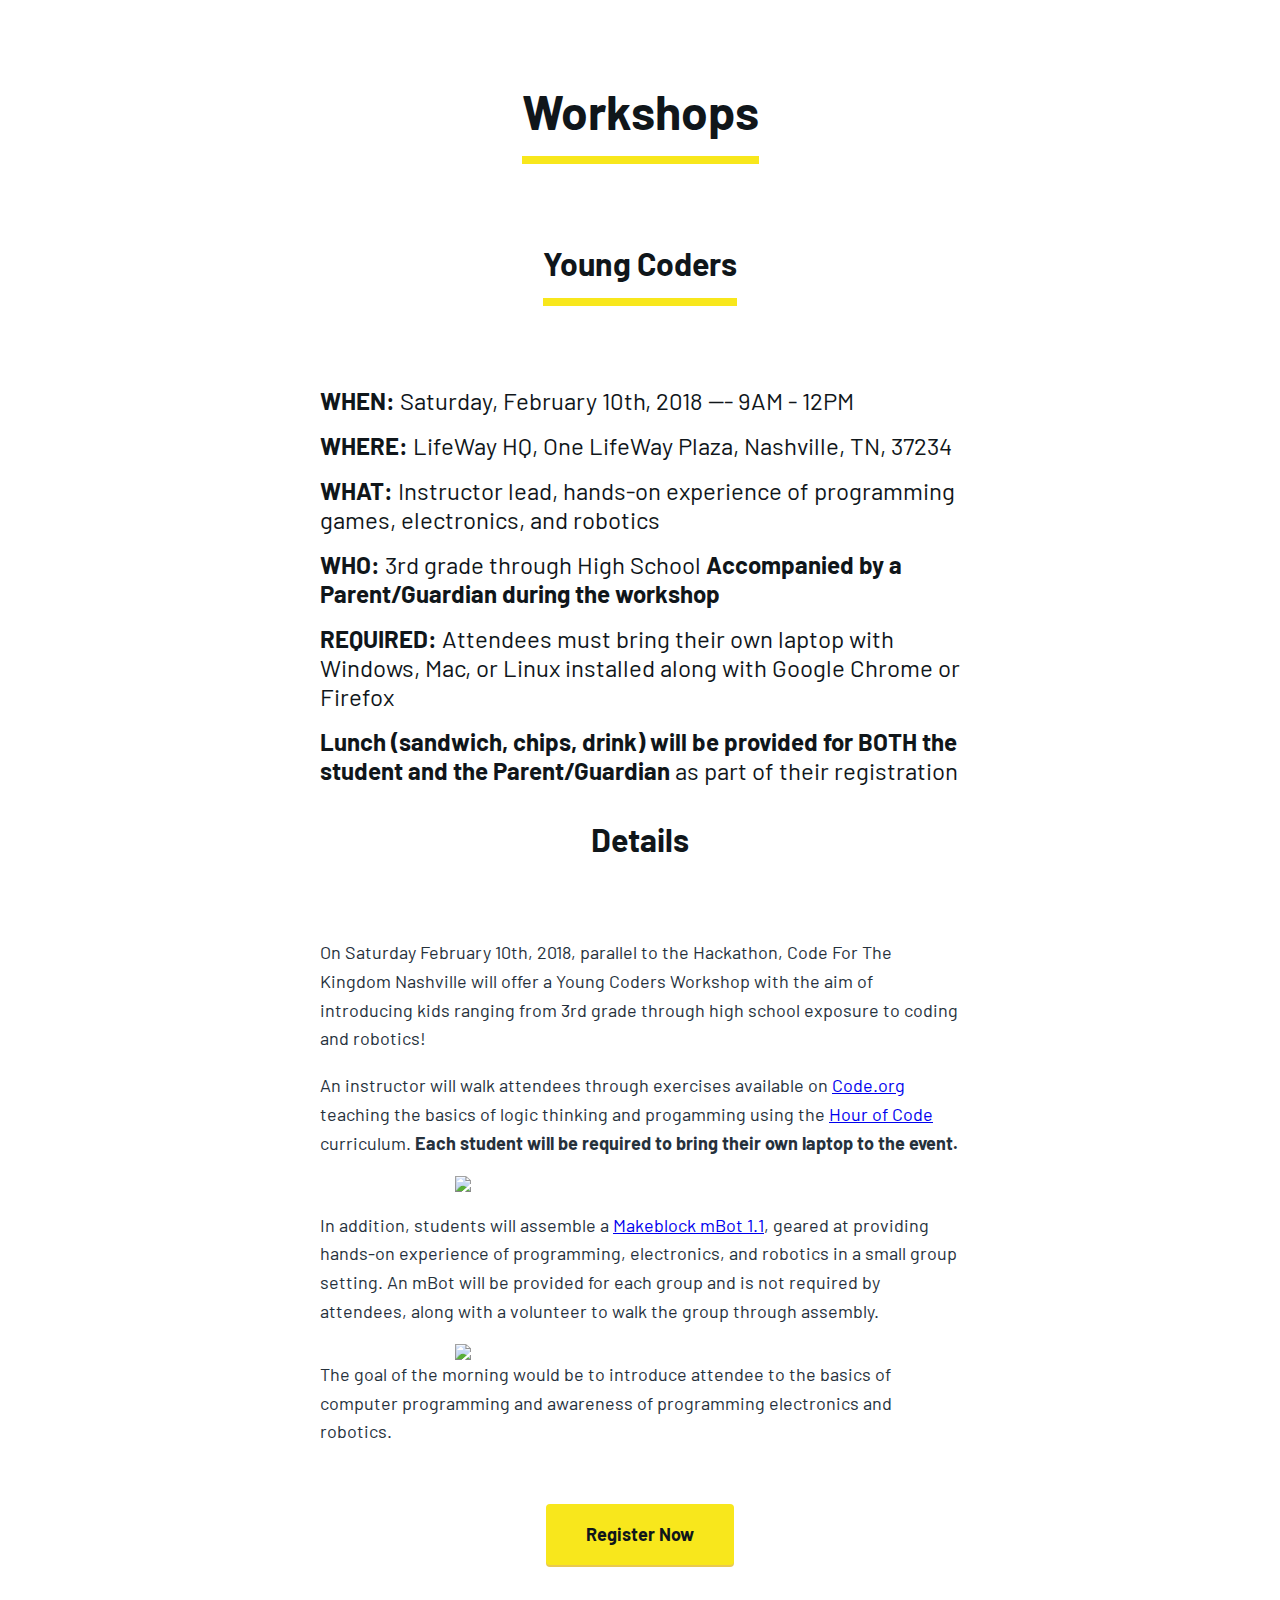
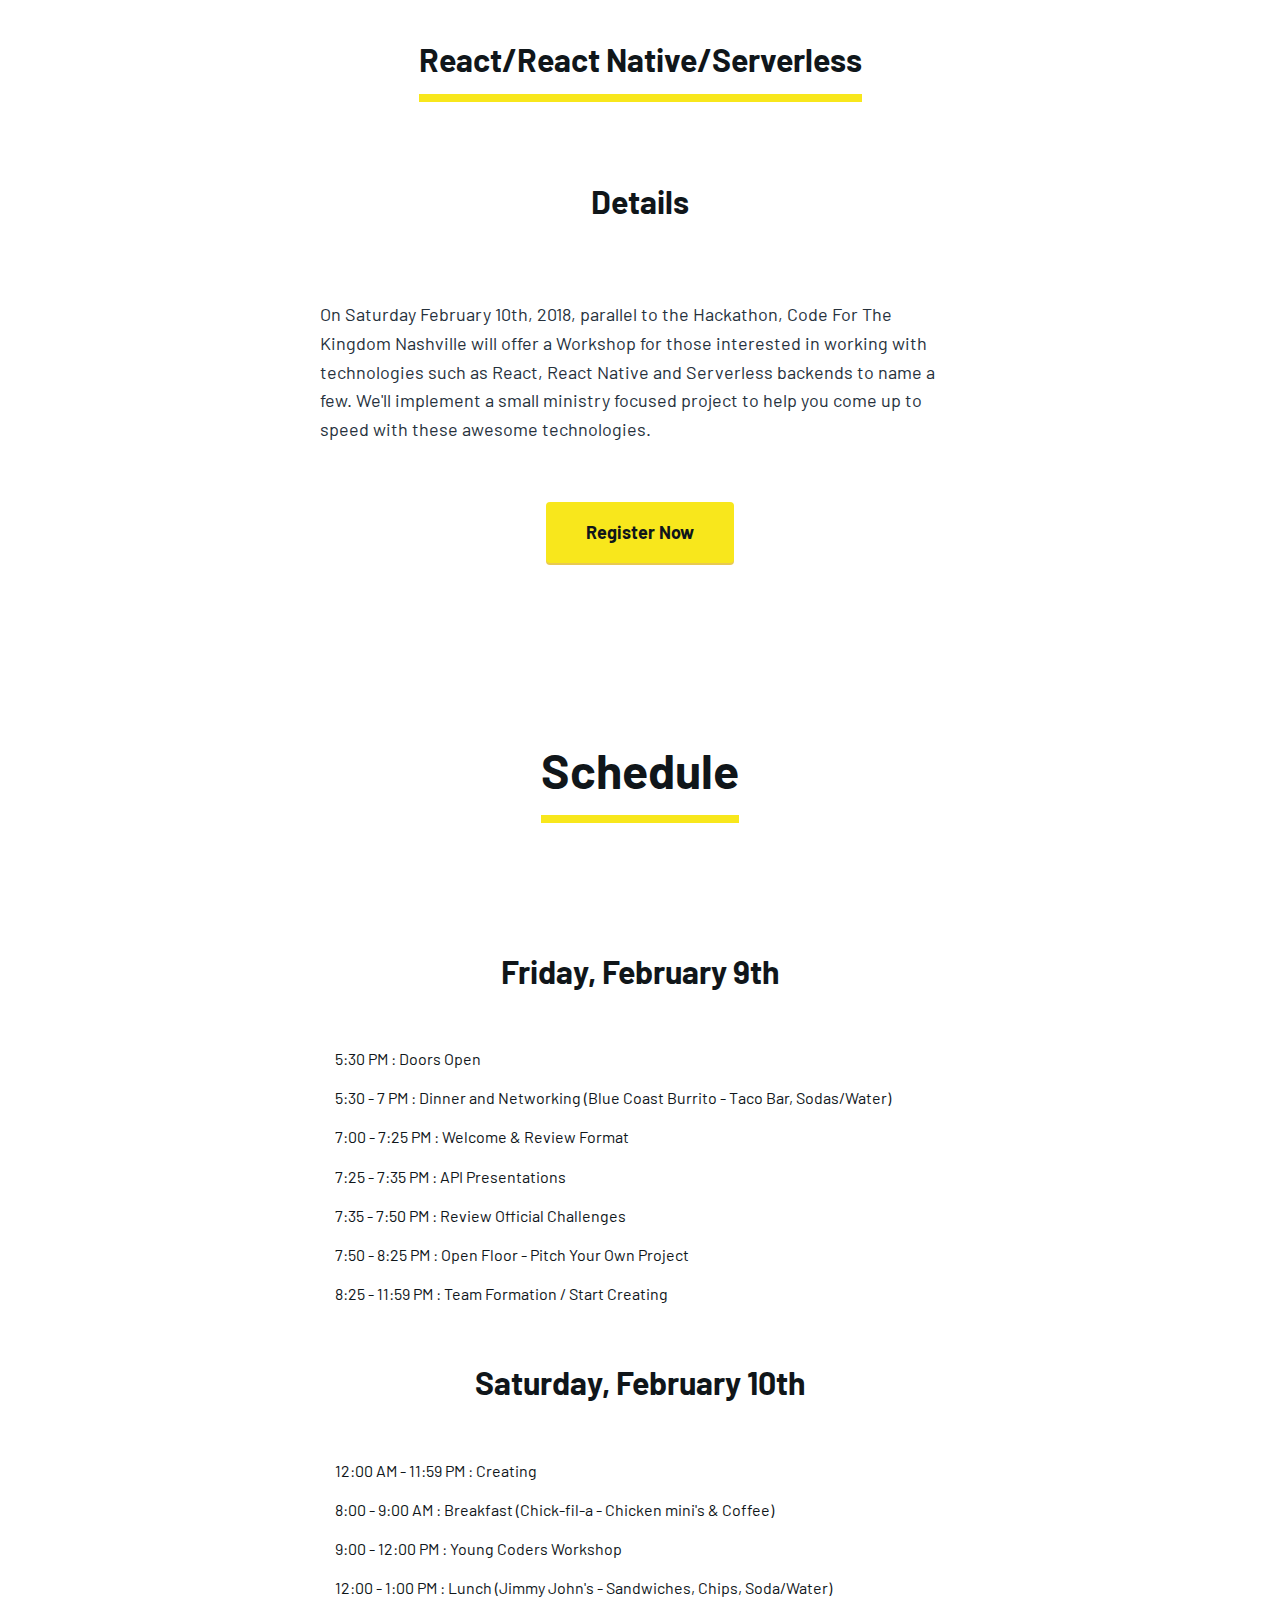
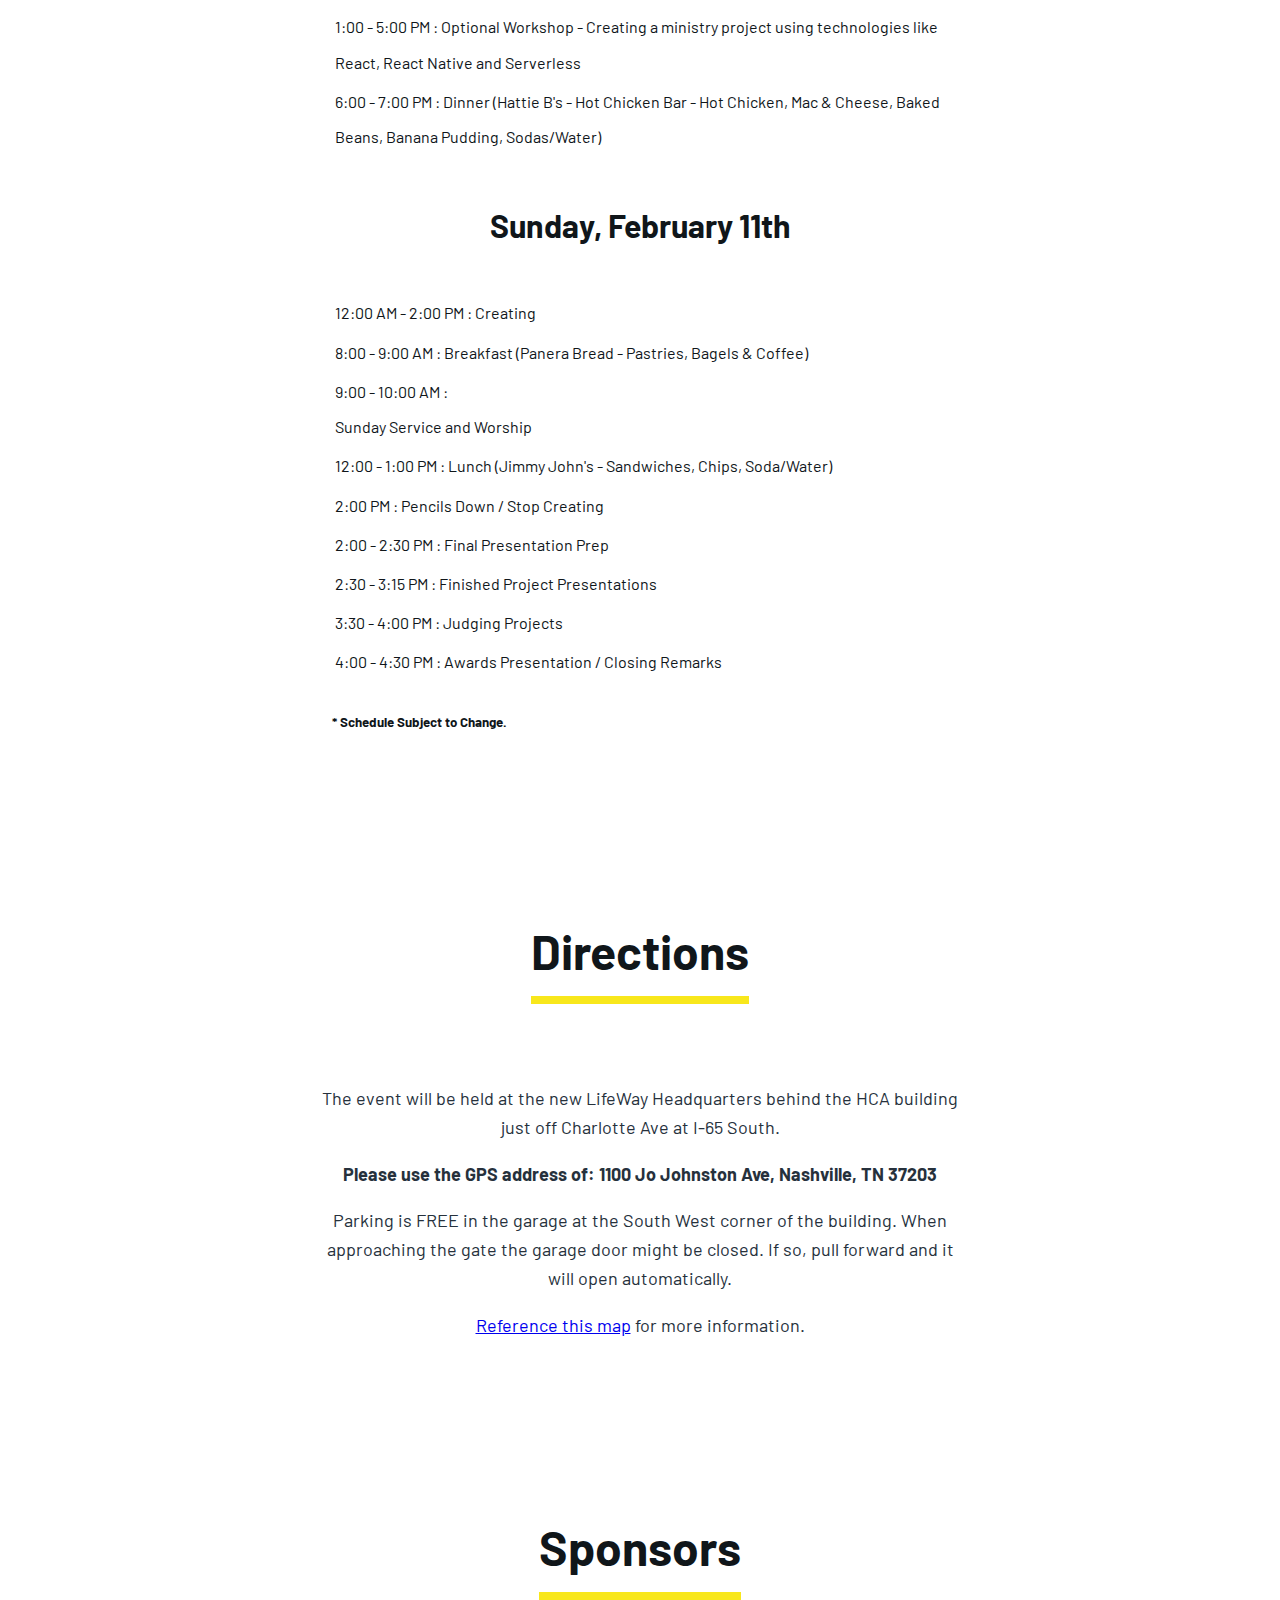
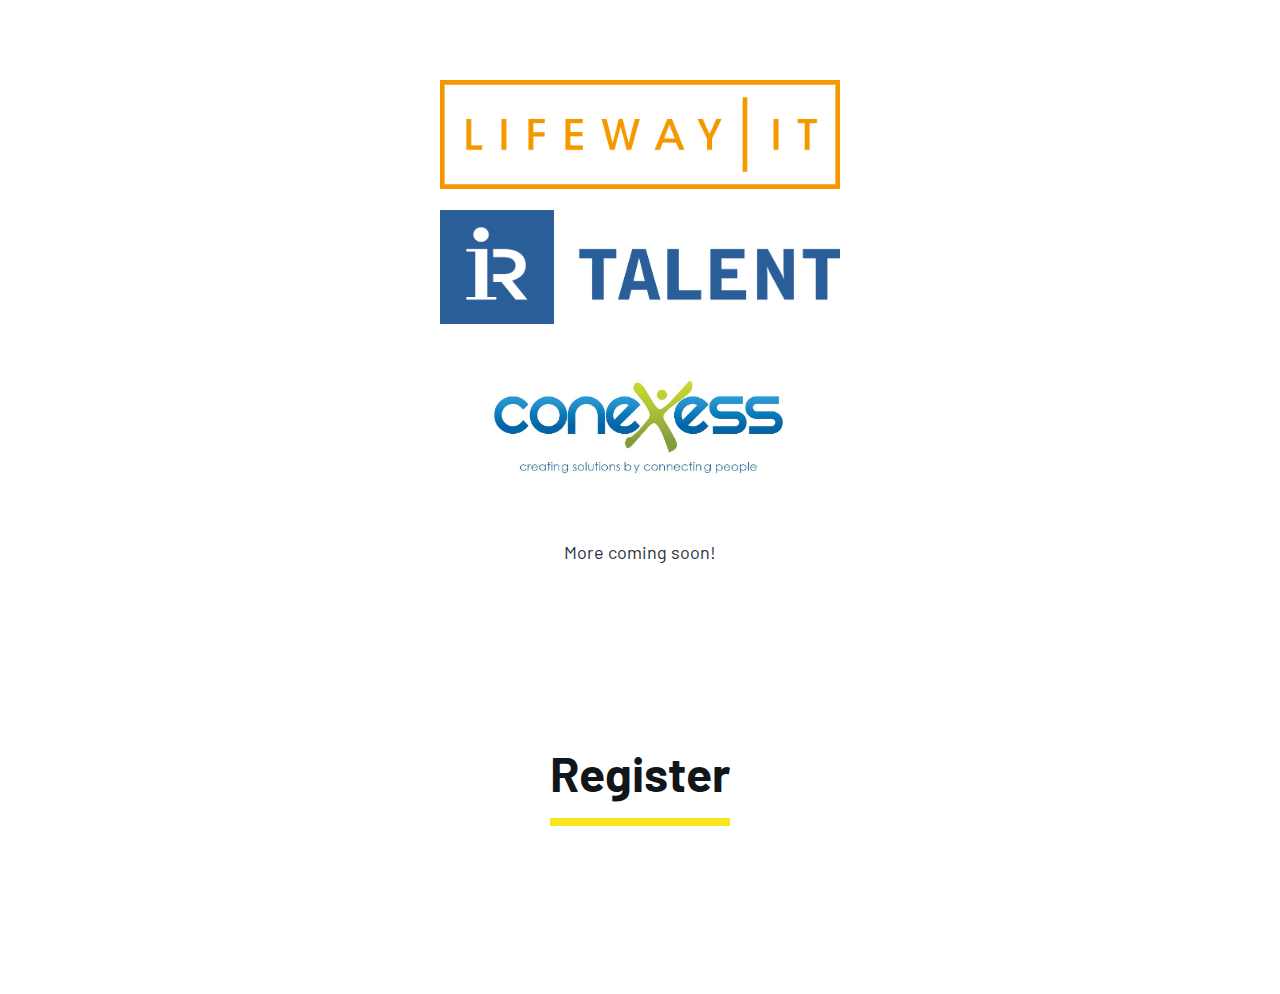
==== commit de36aa34: "update schedule with young coders workshop" ====
--- a/index.html
+++ b/index.html
@@ -450,6 +450,9 @@
                         <td>8:00 - 9:00 AM : Breakfast (Chick-fil-a - Chicken mini's & Coffee)</td>
                     </tr>
                     <tr>
+                        <td>9:00 - 12:00 PM : Young Coders Workshop</td>
+                    </tr>
+                    <tr>
                         <td>12:00 - 1:00 PM : Lunch (Jimmy John's - Sandwiches, Chips, Soda/Water)</td>
                     </tr>
                     <tr>
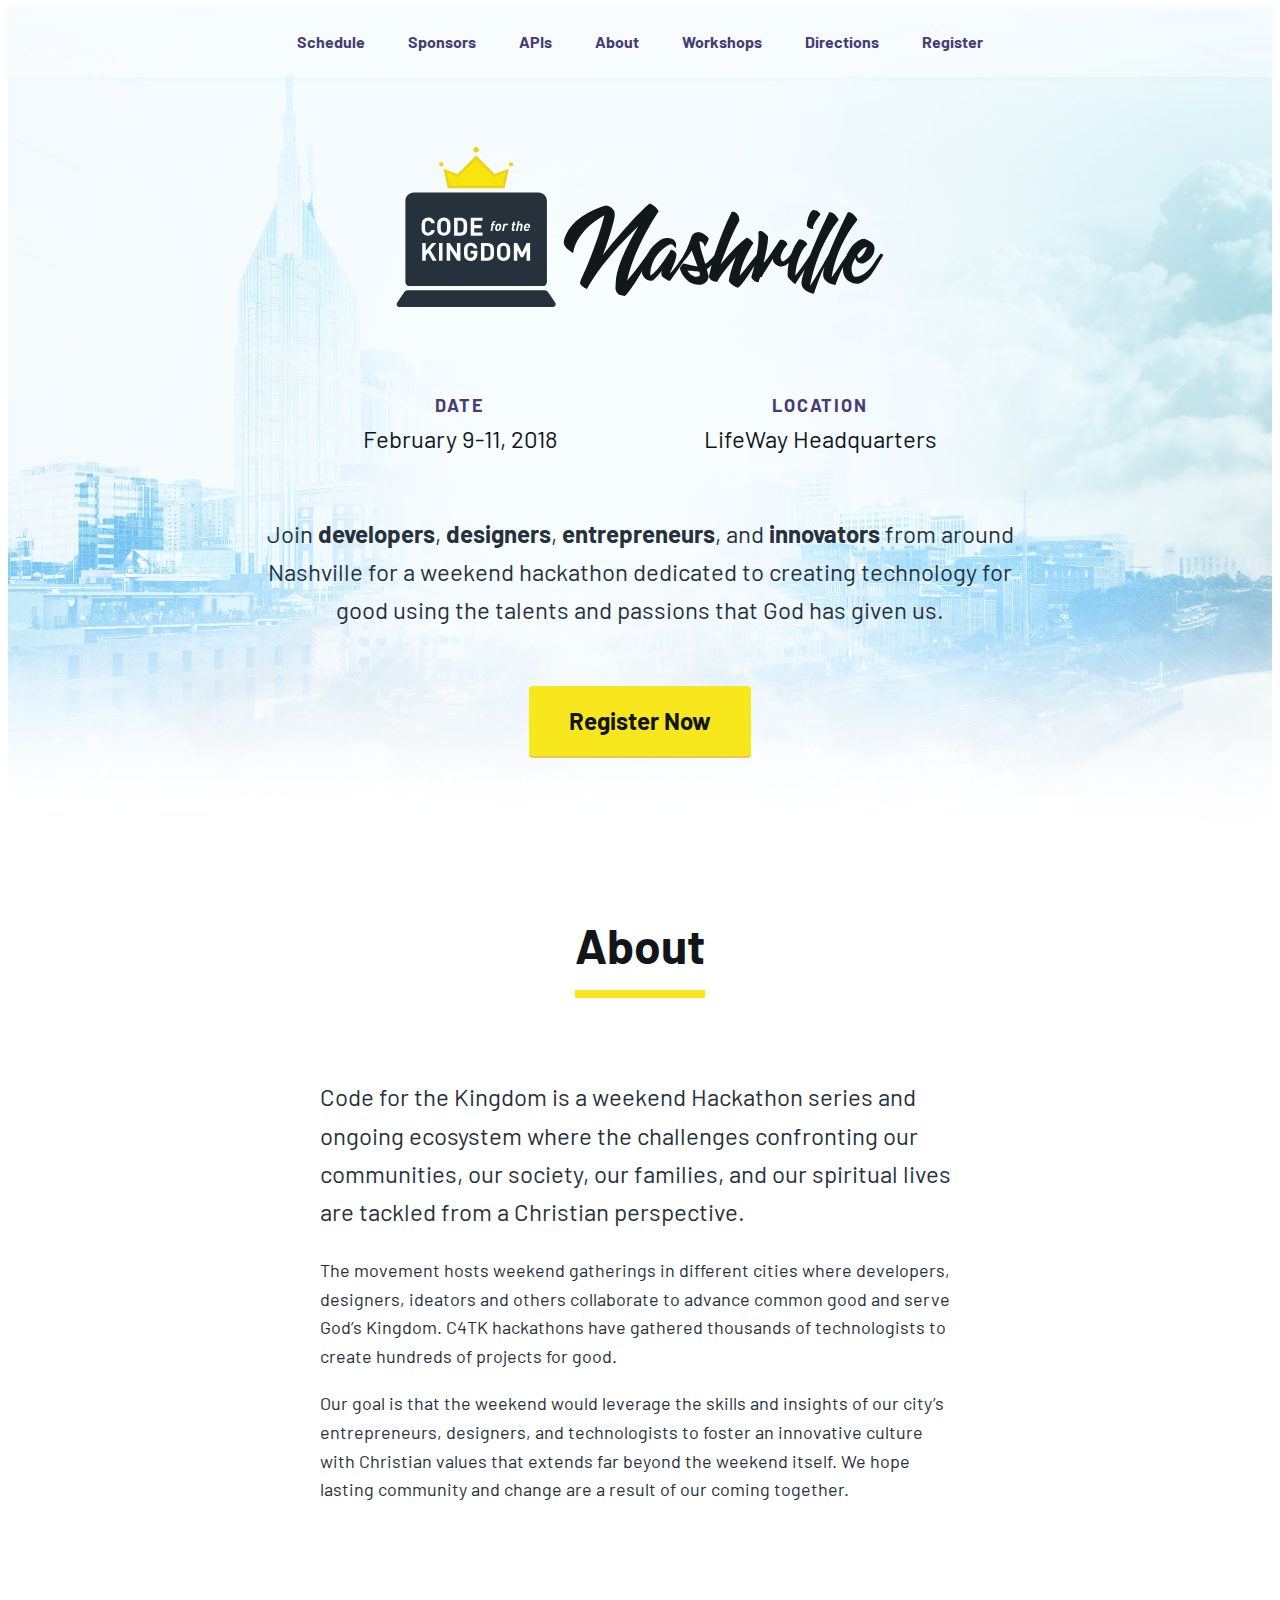
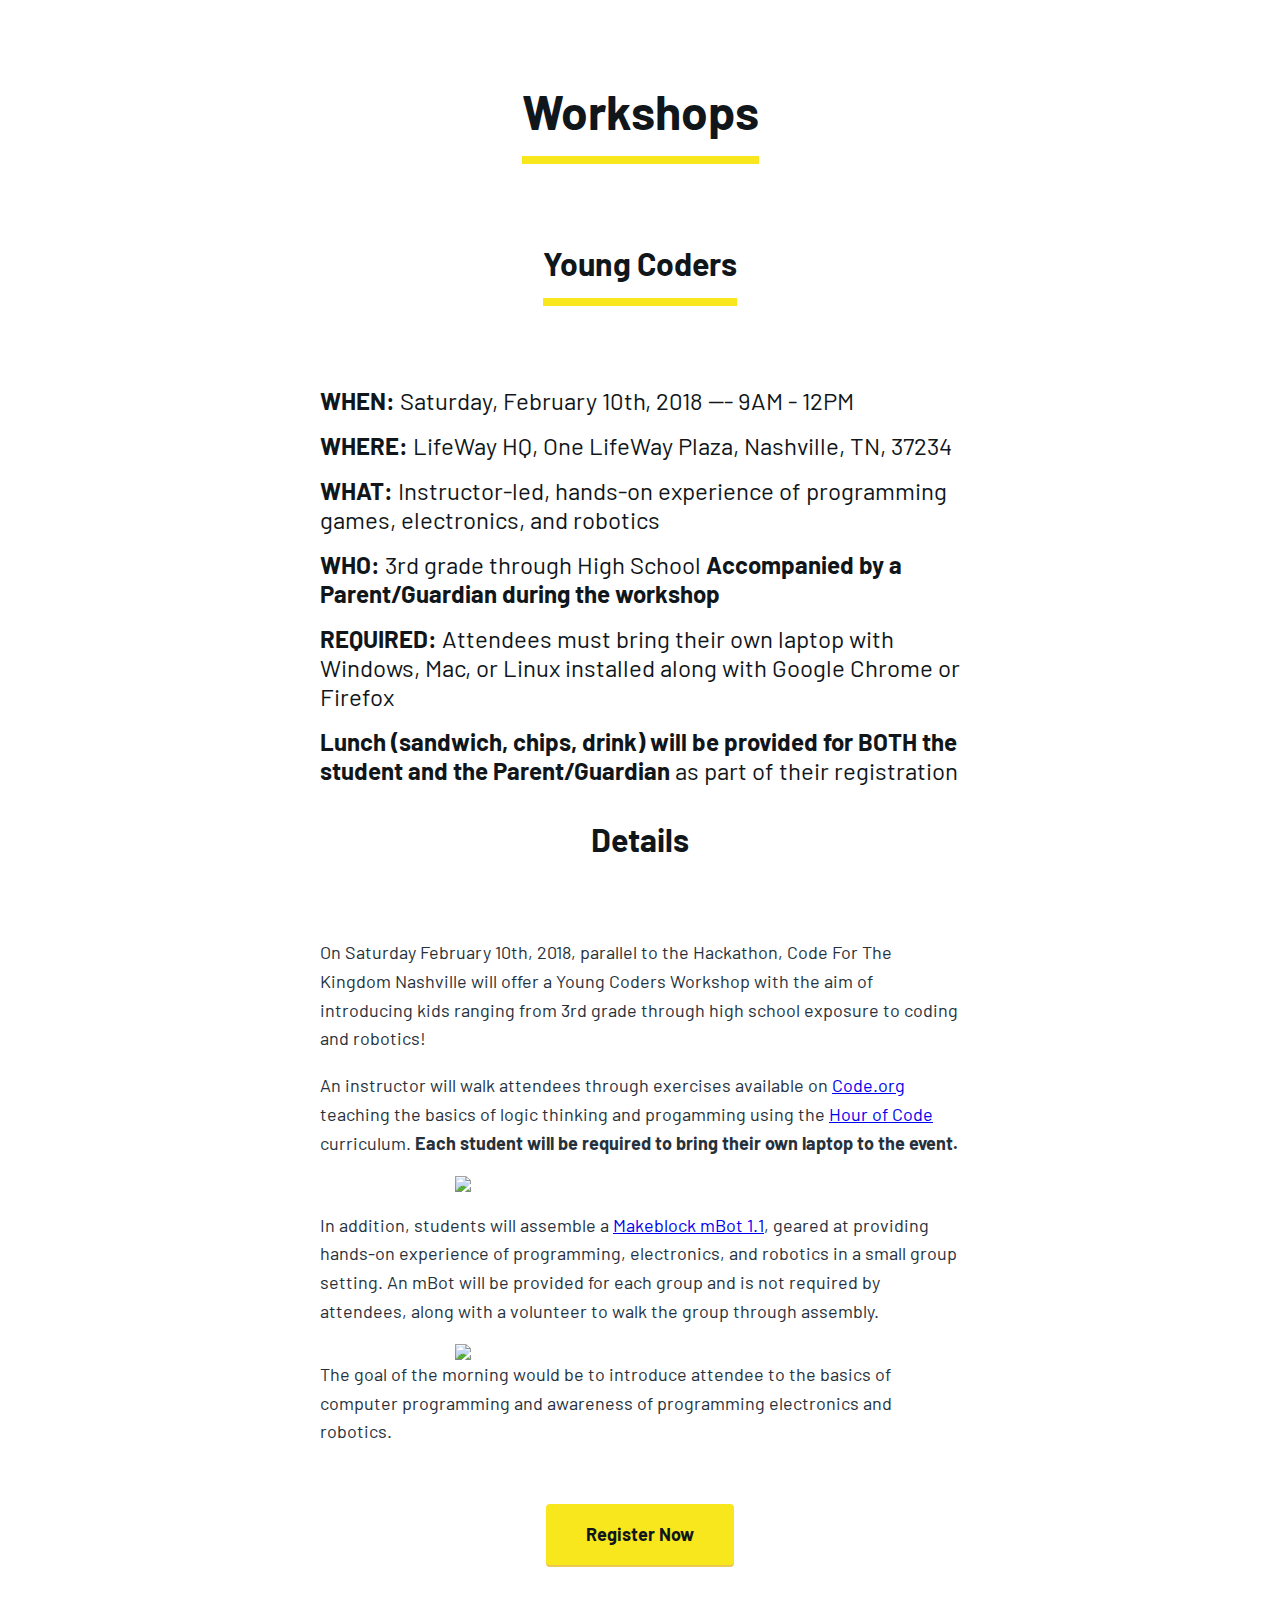
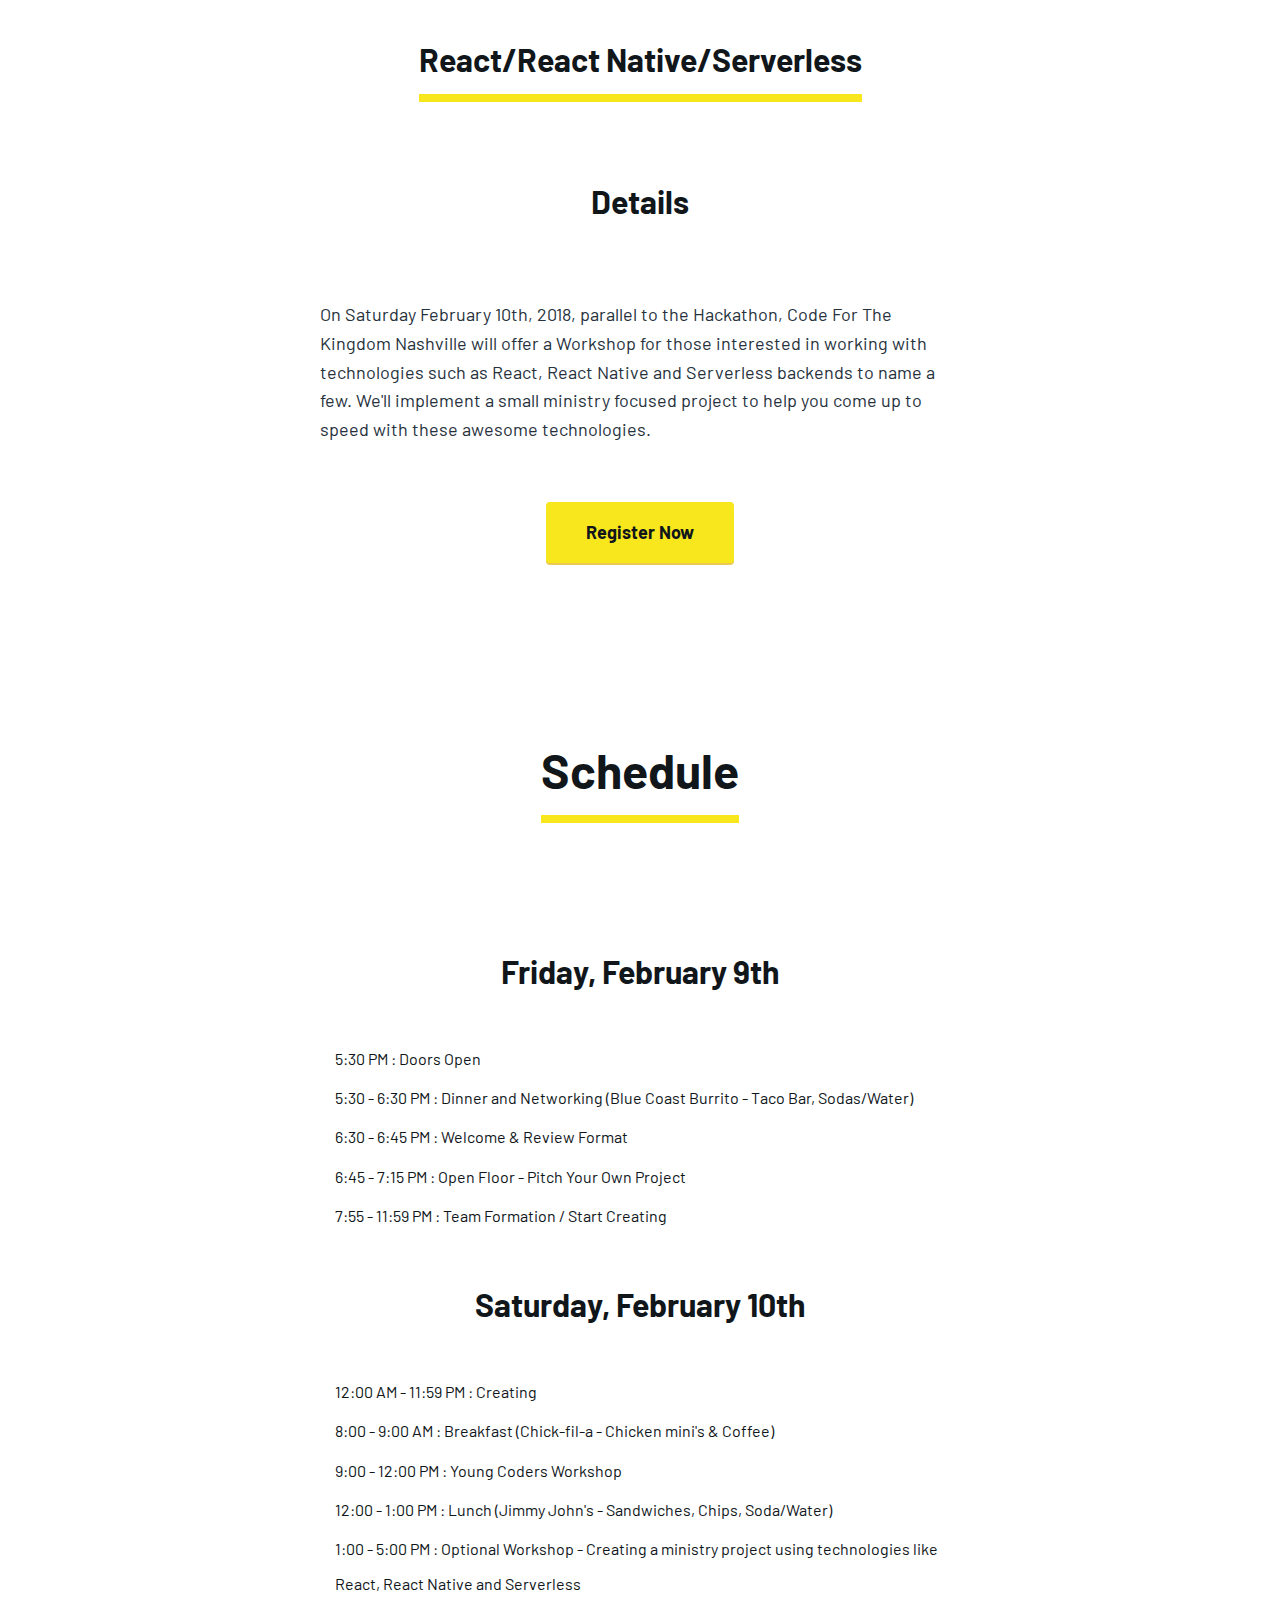
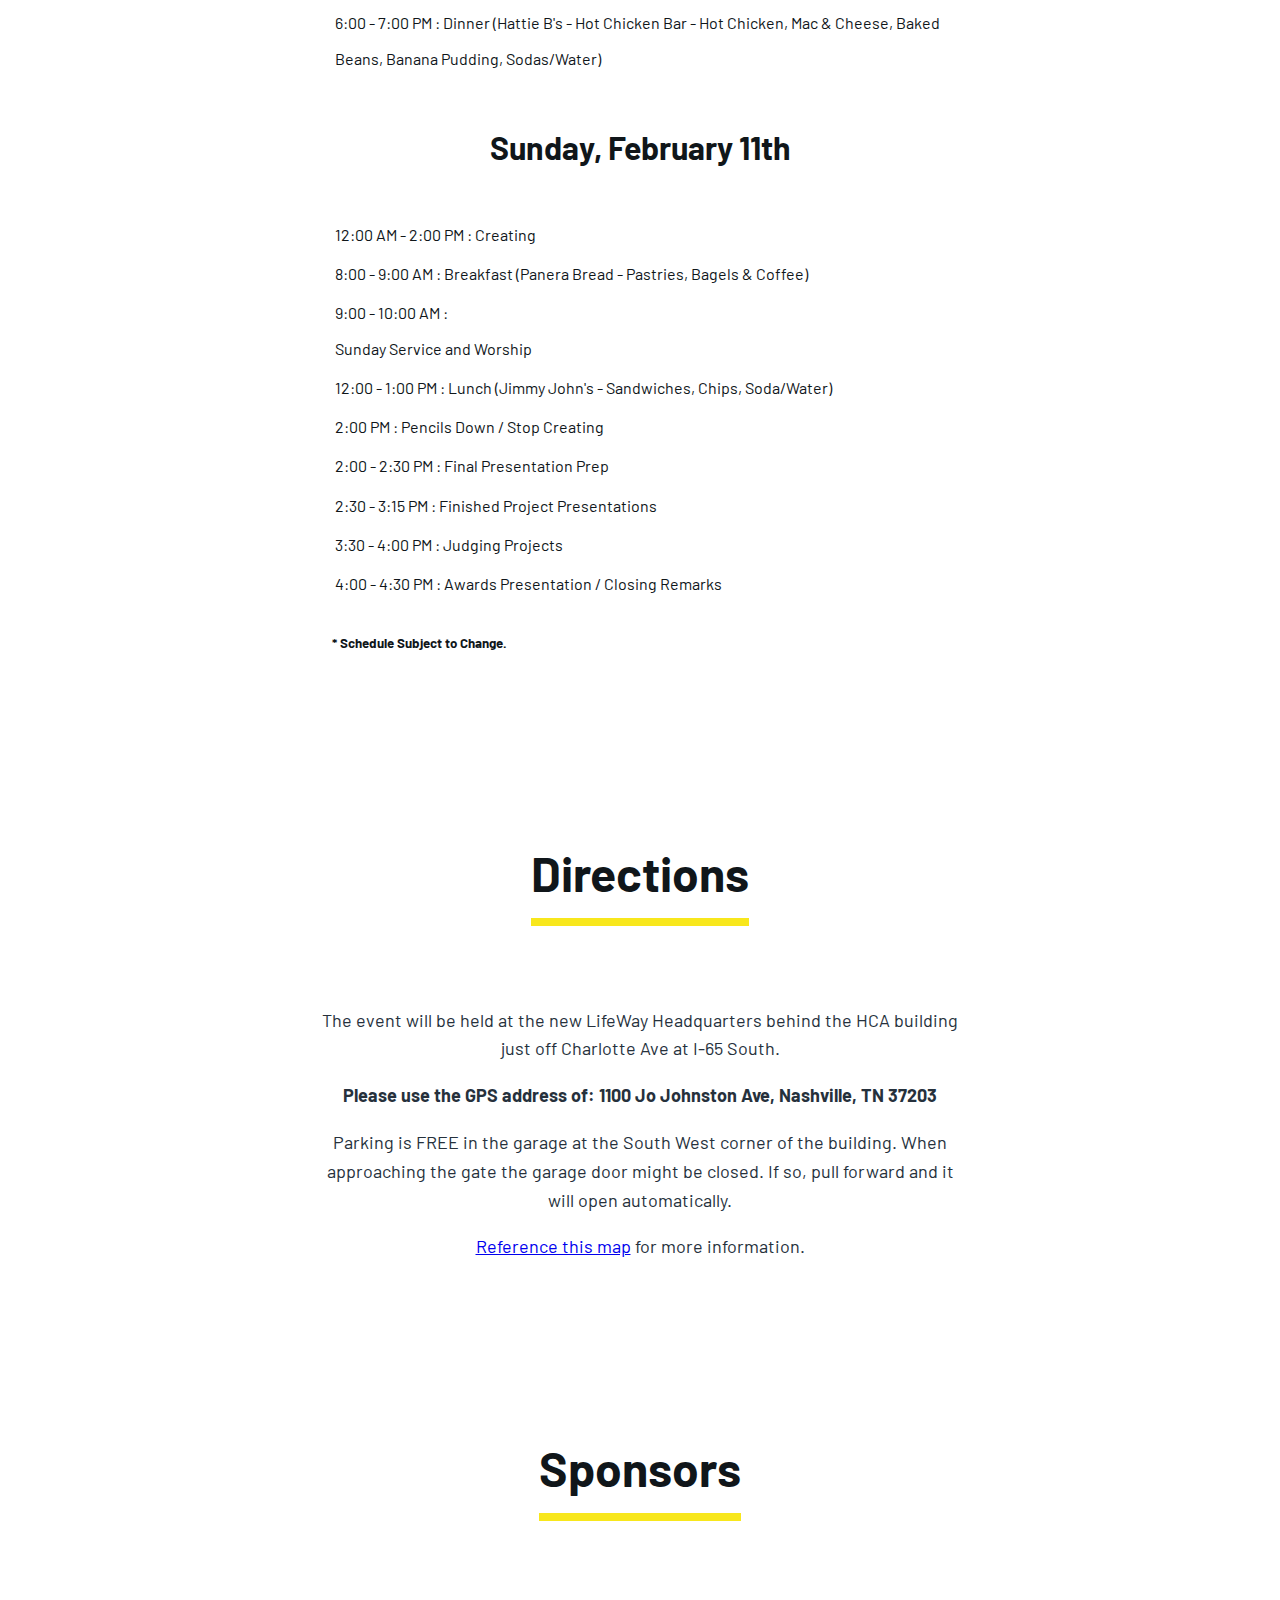
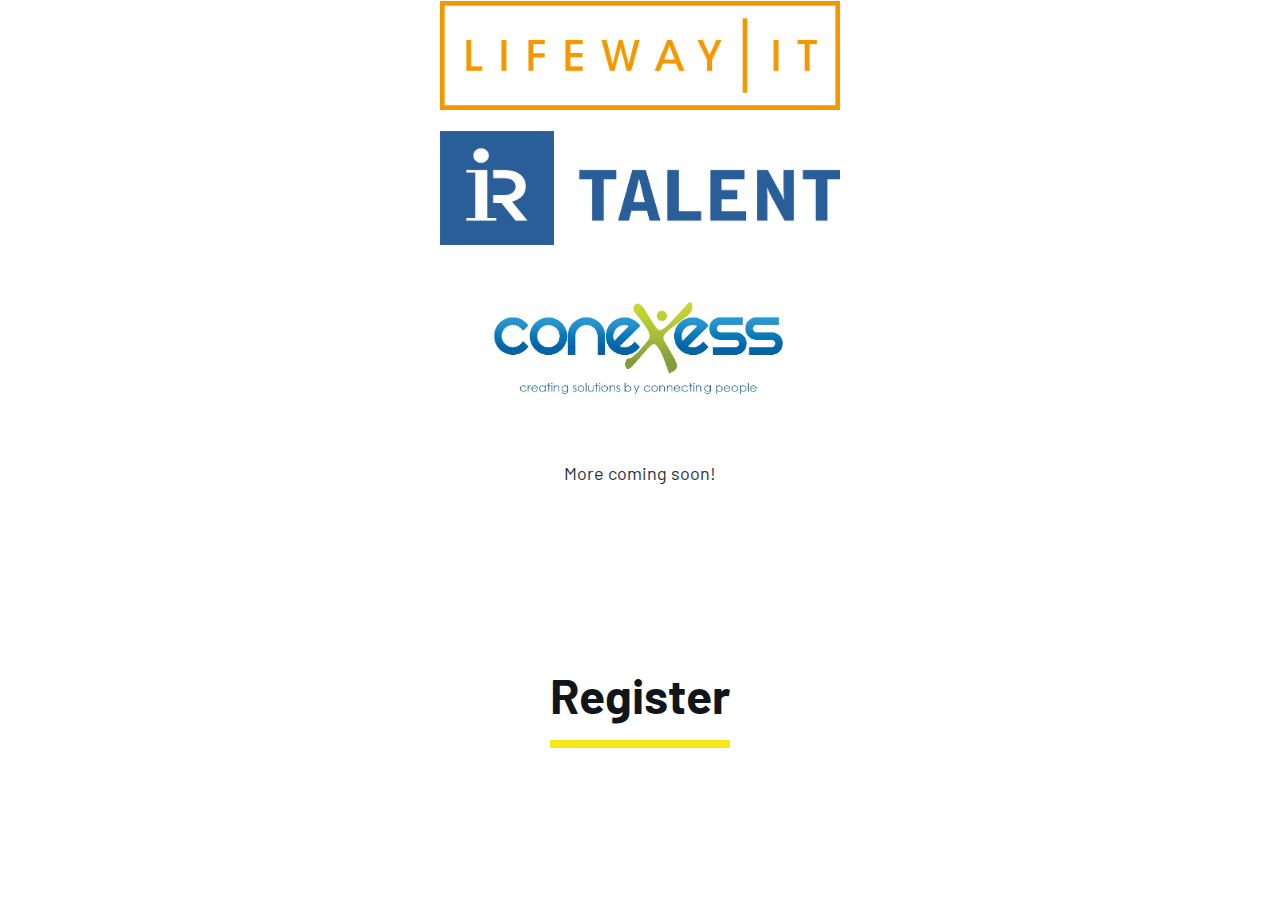
==== commit f7c10915: "Merge pull request #9 from kevinold/master" ====
--- a/index.html
+++ b/index.html
@@ -336,7 +336,7 @@
             <li>
                 <b>WHERE:</b> LifeWay HQ, One LifeWay Plaza, Nashville, TN, 37234</li>
             <li>
-                <b>WHAT:</b> Instructor lead, hands-on experience of programming games, electronics, and robotics</li>
+                <b>WHAT:</b> Instructor-led, hands-on experience of programming games, electronics, and robotics</li>
             <li>
                 <b>WHO:</b> 3rd grade through High School
                 <b>Accompanied by a Parent/Guardian during the workshop</b>
@@ -415,22 +415,16 @@
                         <td>5:30 PM : Doors Open</td>
                     </tr>
                     <tr>
-                        <td>5:30 - 7 PM : Dinner and Networking (Blue Coast Burrito - Taco Bar, Sodas/Water)</td>
-                    </tr>
-                    <tr>
-                        <td>7:00 - 7:25 PM : Welcome &amp; Review Format</td>
-                    </tr>
-                    <tr>
-                        <td>7:25 - 7:35 PM : API Presentations</td>
-                    </tr>
-                    <tr>
-                        <td>7:35 - 7:50 PM : Review Official Challenges</td>
-                    </tr>
-                    <tr>
-                        <td>7:50 - 8:25 PM : Open Floor - Pitch Your Own Project</td>
-                    </tr>
-                    <tr>
-                        <td>8:25 - 11:59 PM : Team Formation / Start Creating</td>
+                        <td>5:30 - 6:30 PM : Dinner and Networking (Blue Coast Burrito - Taco Bar, Sodas/Water)</td>
+                    </tr>
+                    <tr>
+                        <td>6:30 - 6:45 PM : Welcome &amp; Review Format</td>
+                    </tr>
+                    <tr>
+                        <td>6:45 - 7:15 PM : Open Floor - Pitch Your Own Project</td>
+                    </tr>
+                    <tr>
+                        <td>7:55 - 11:59 PM : Team Formation / Start Creating</td>
                     </tr>
                 </tbody>
             </table>
